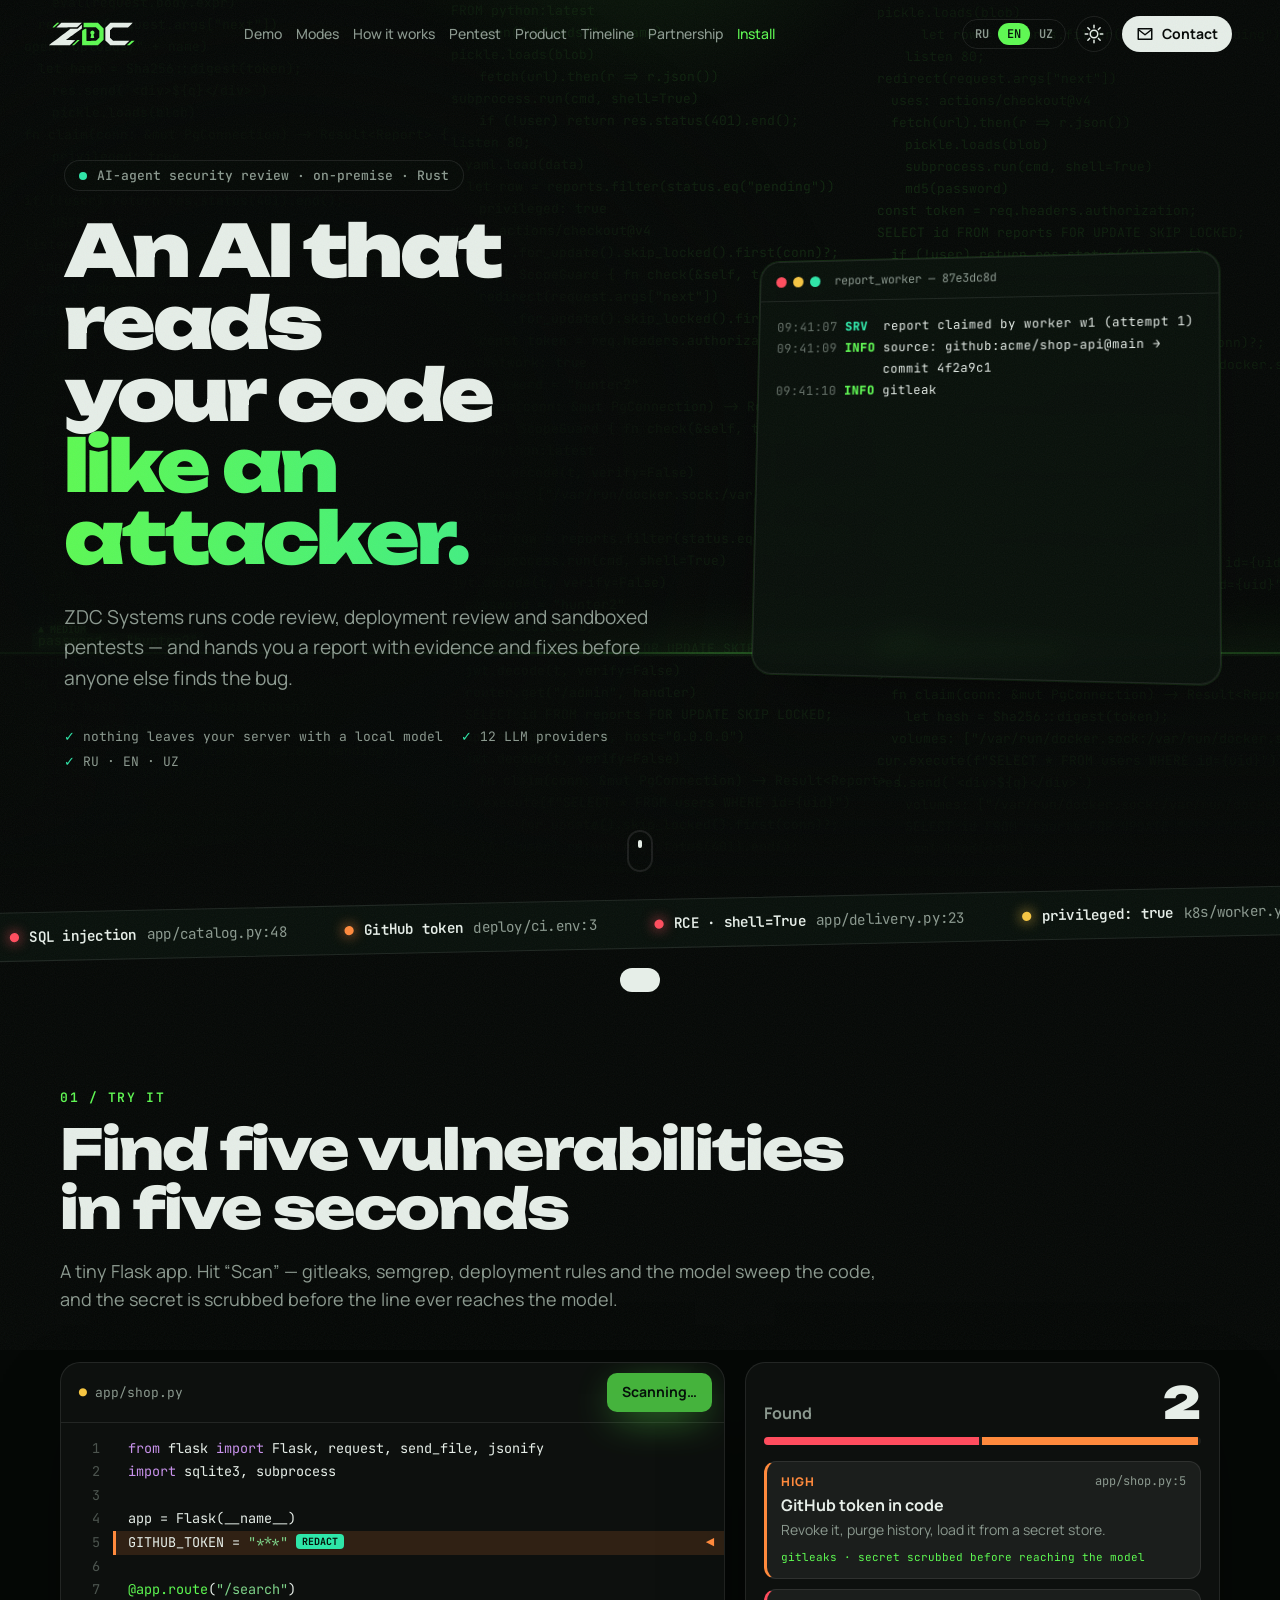
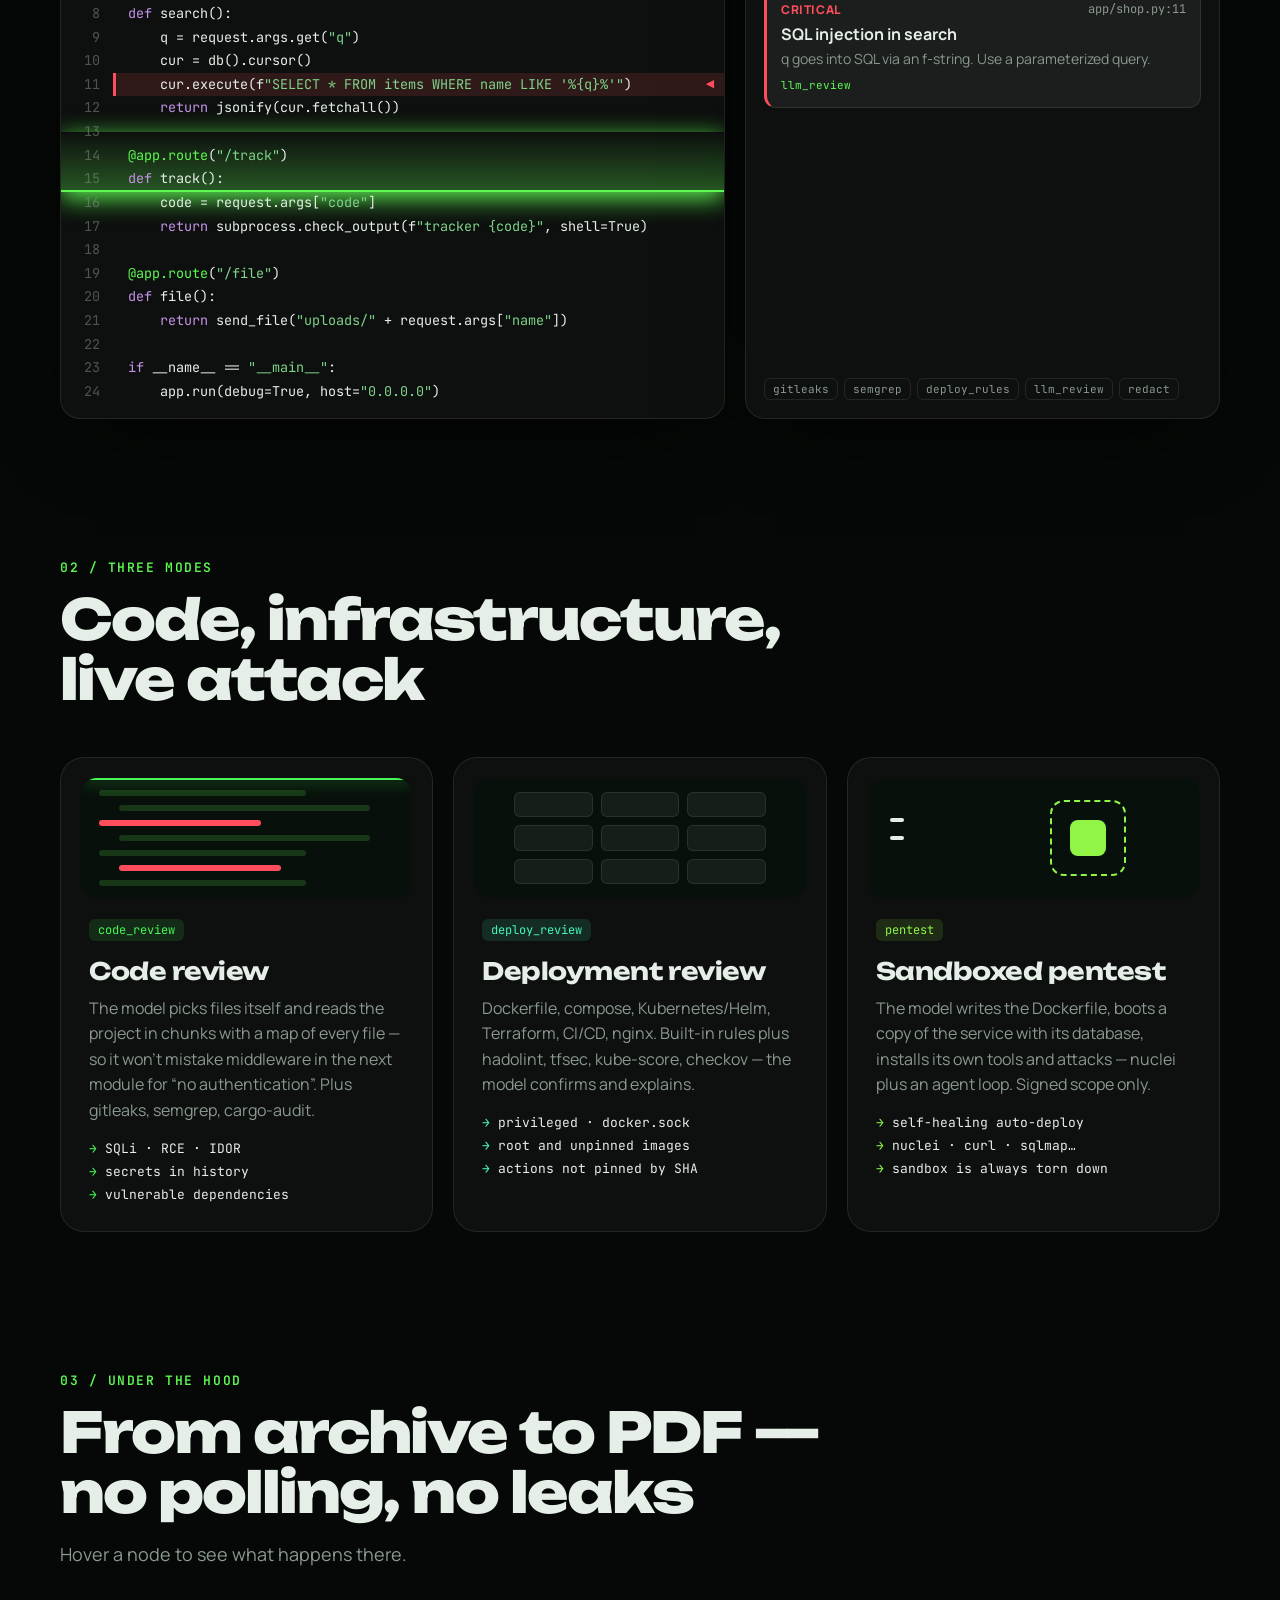
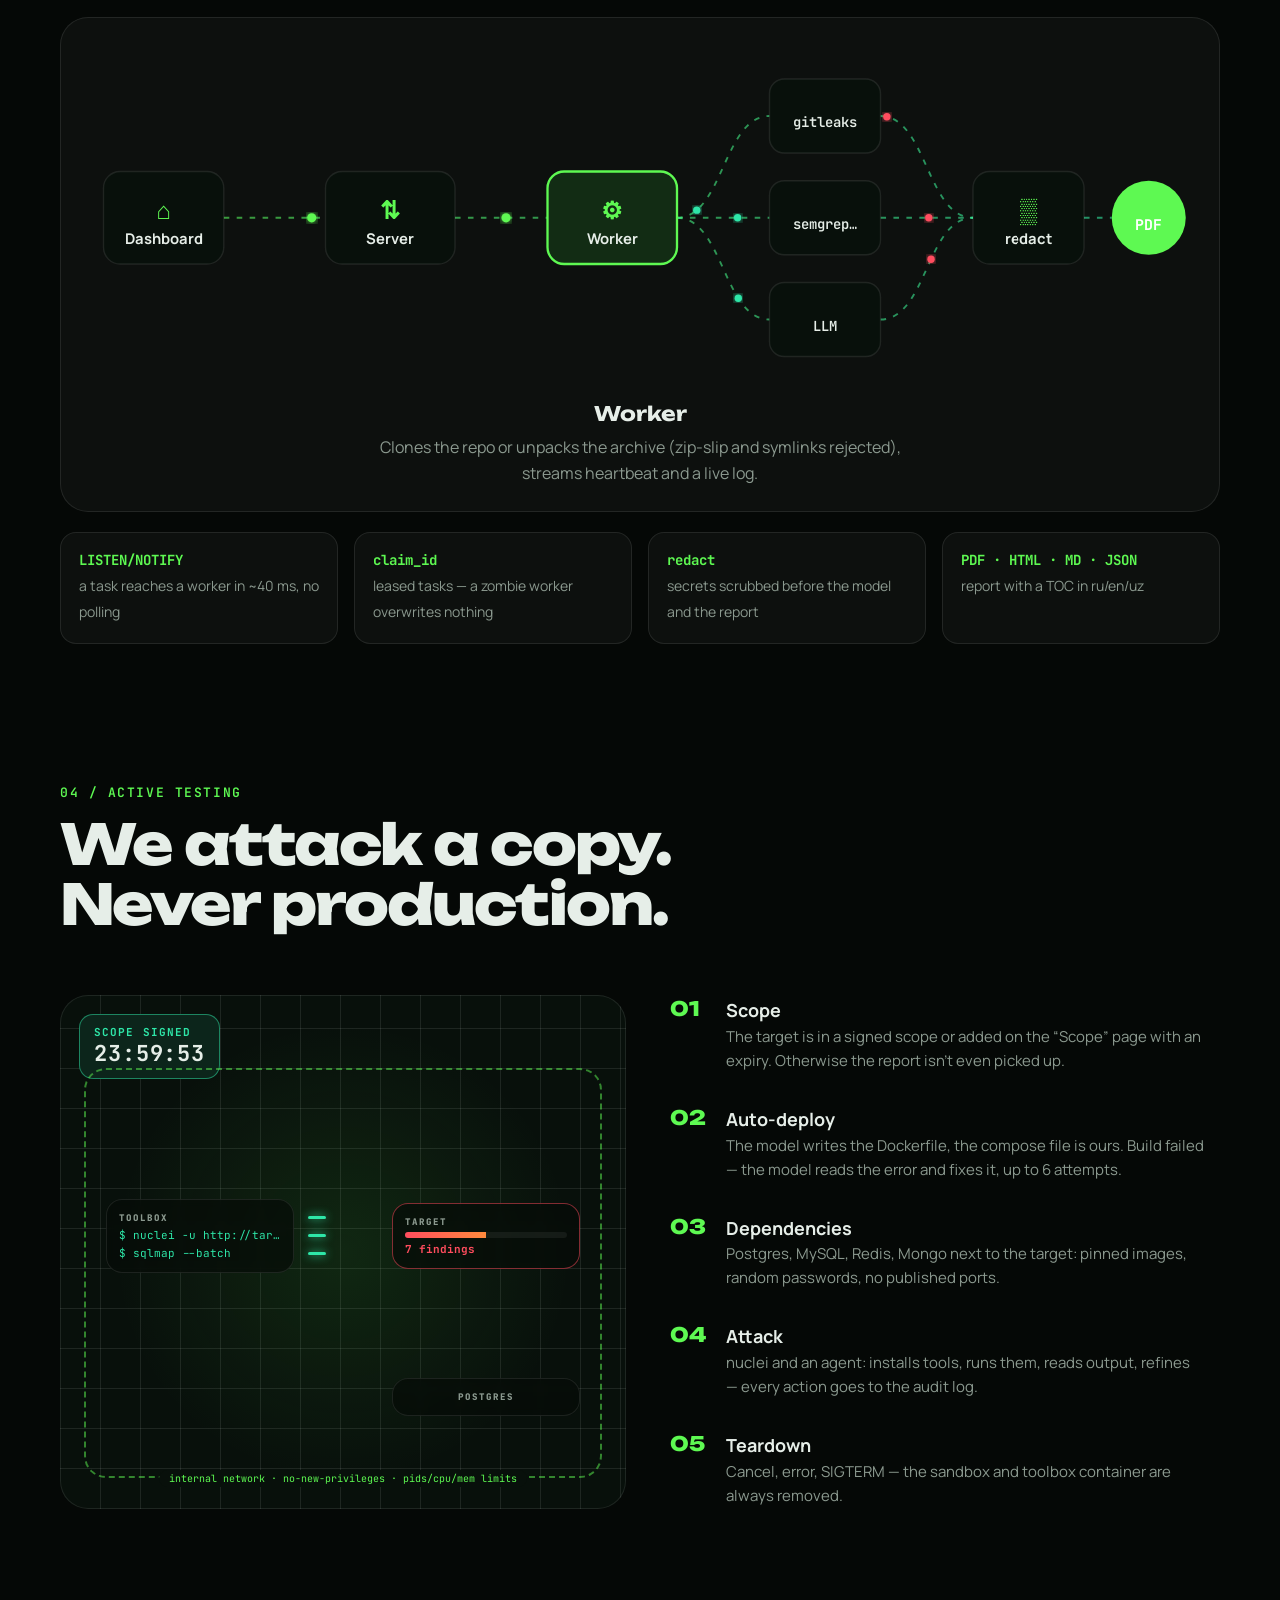
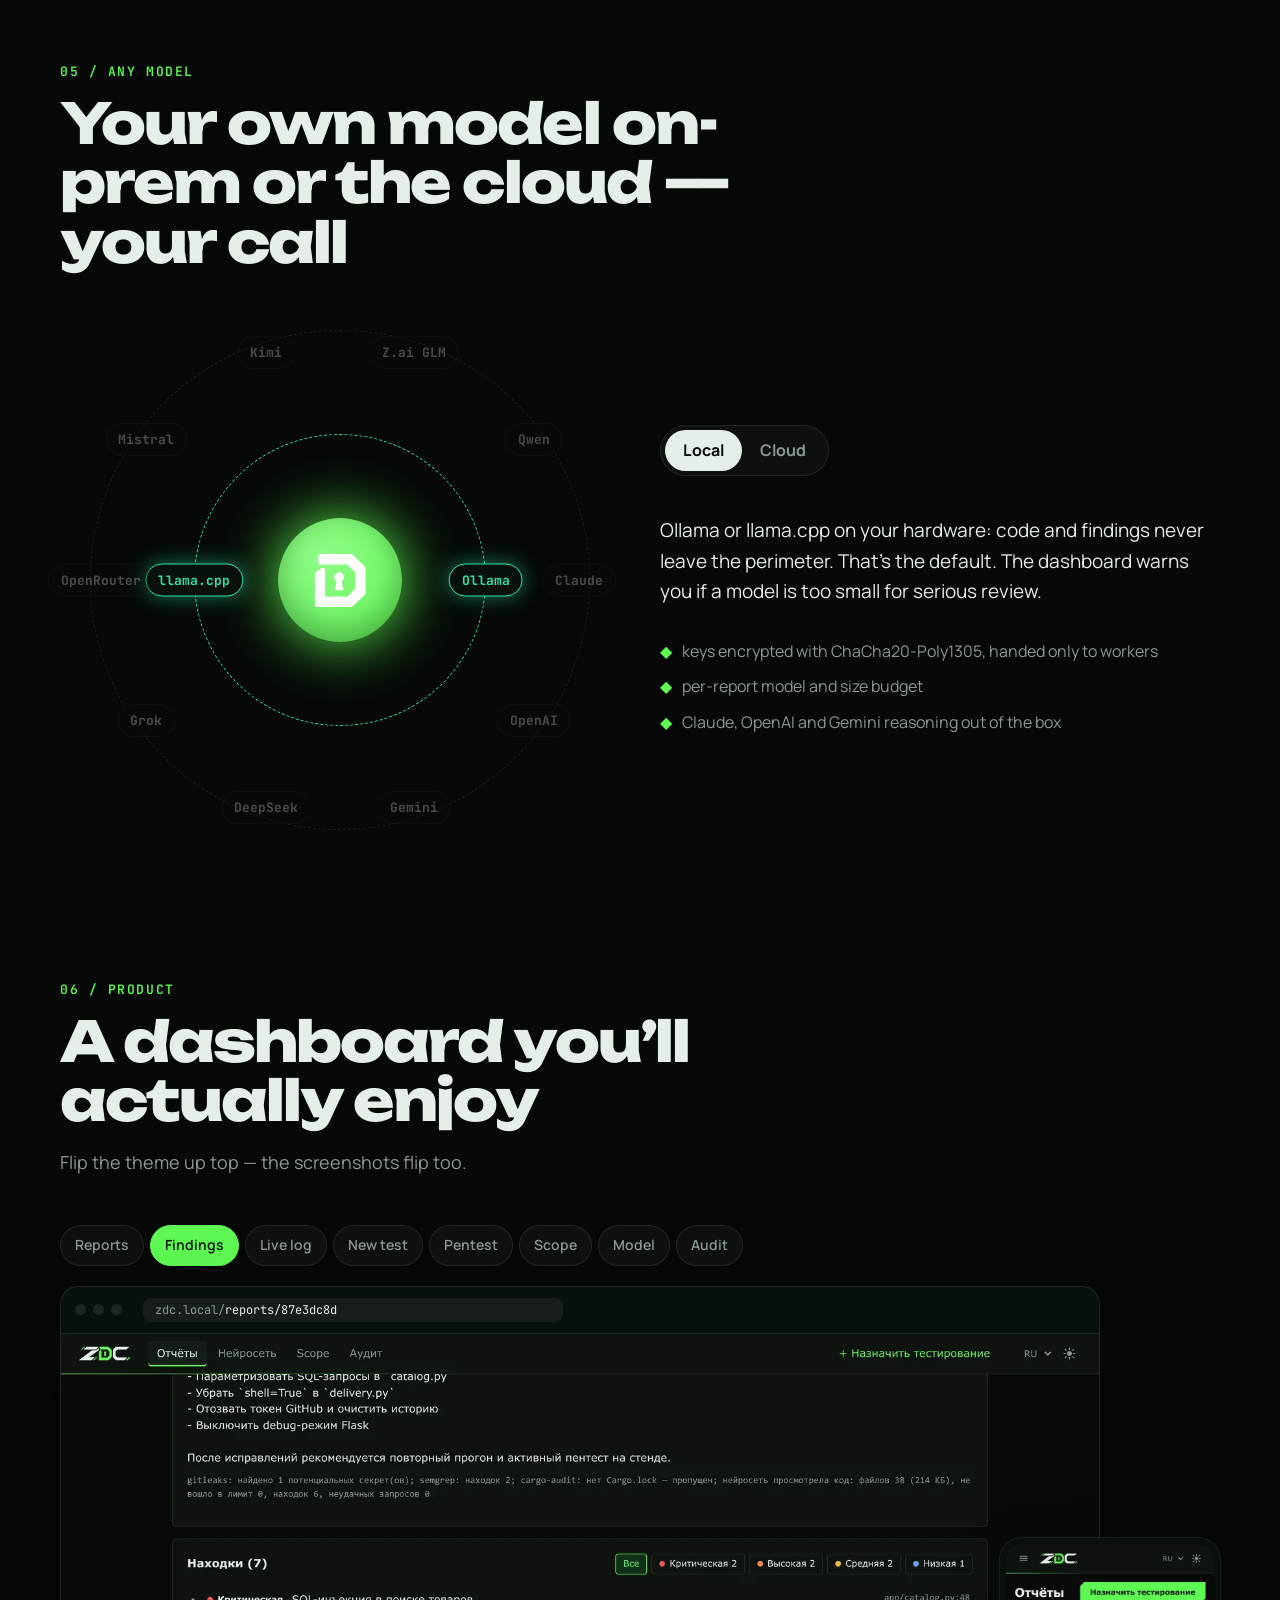
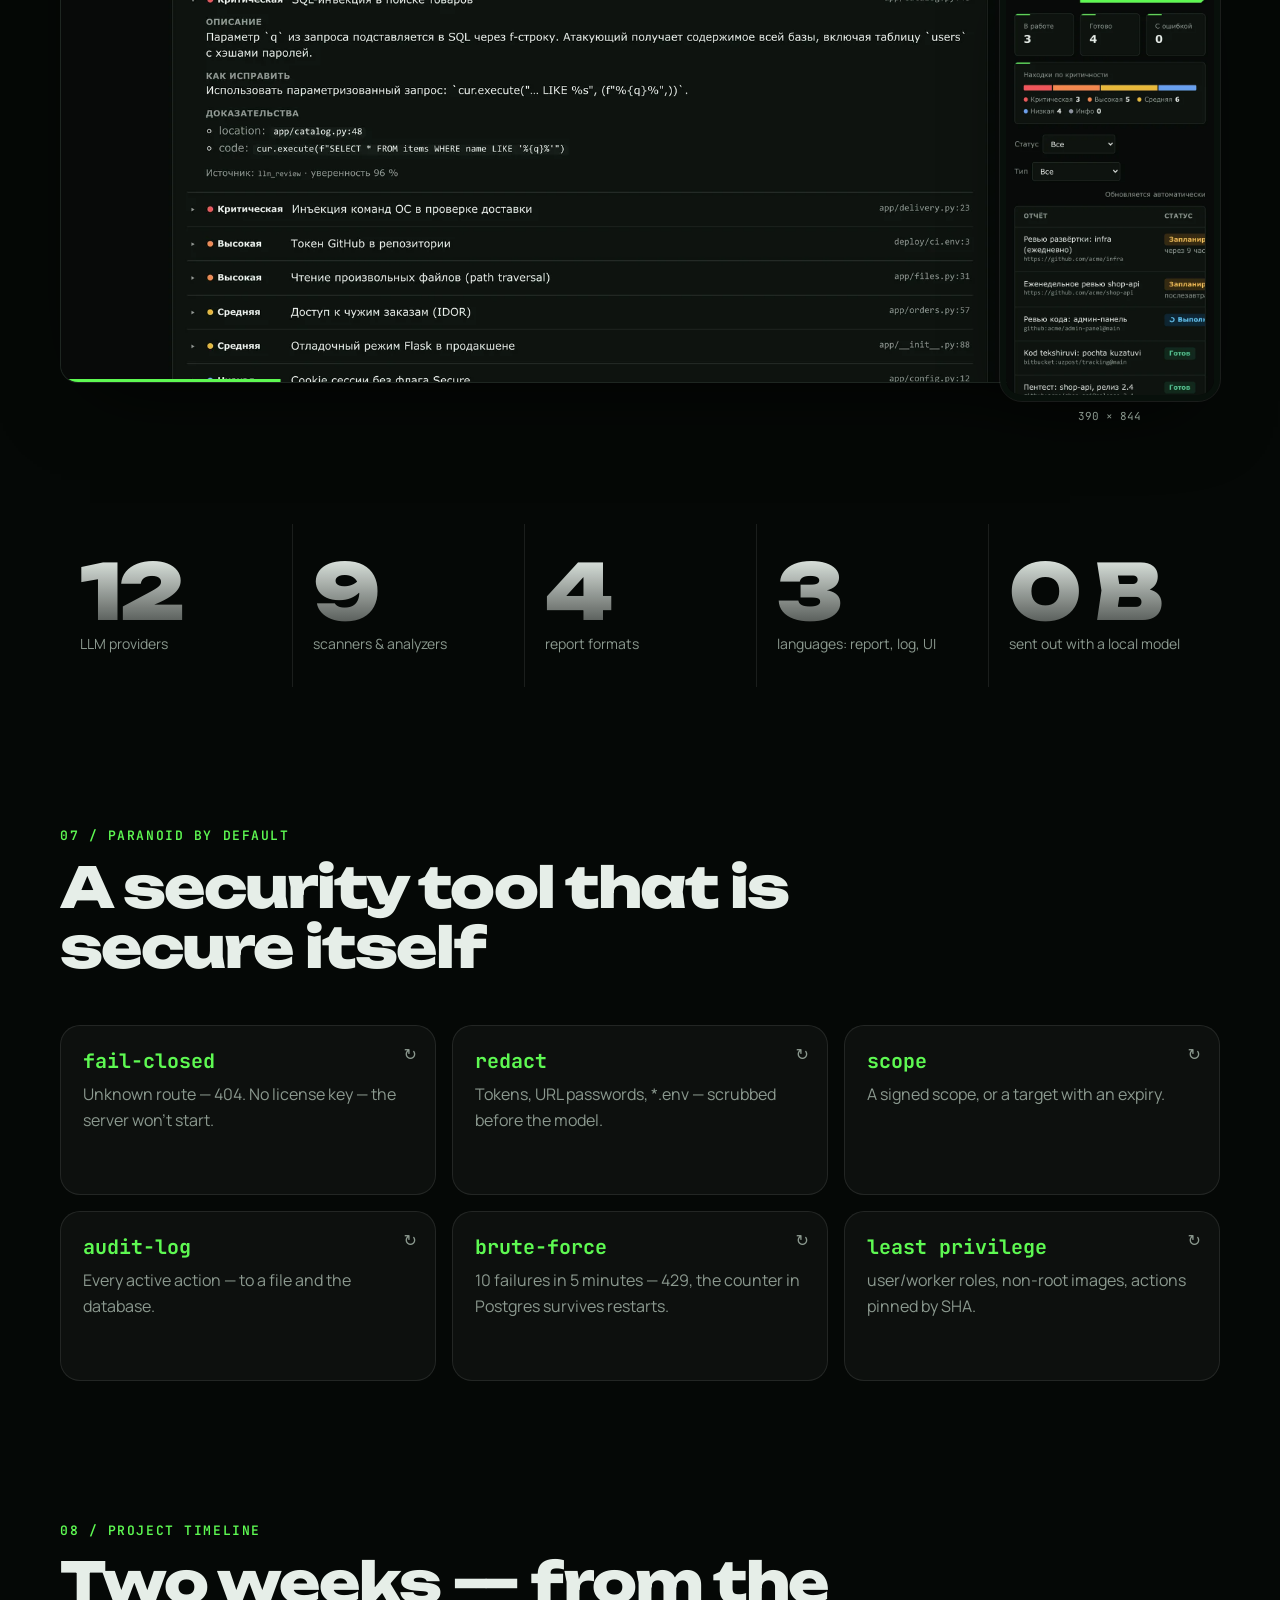
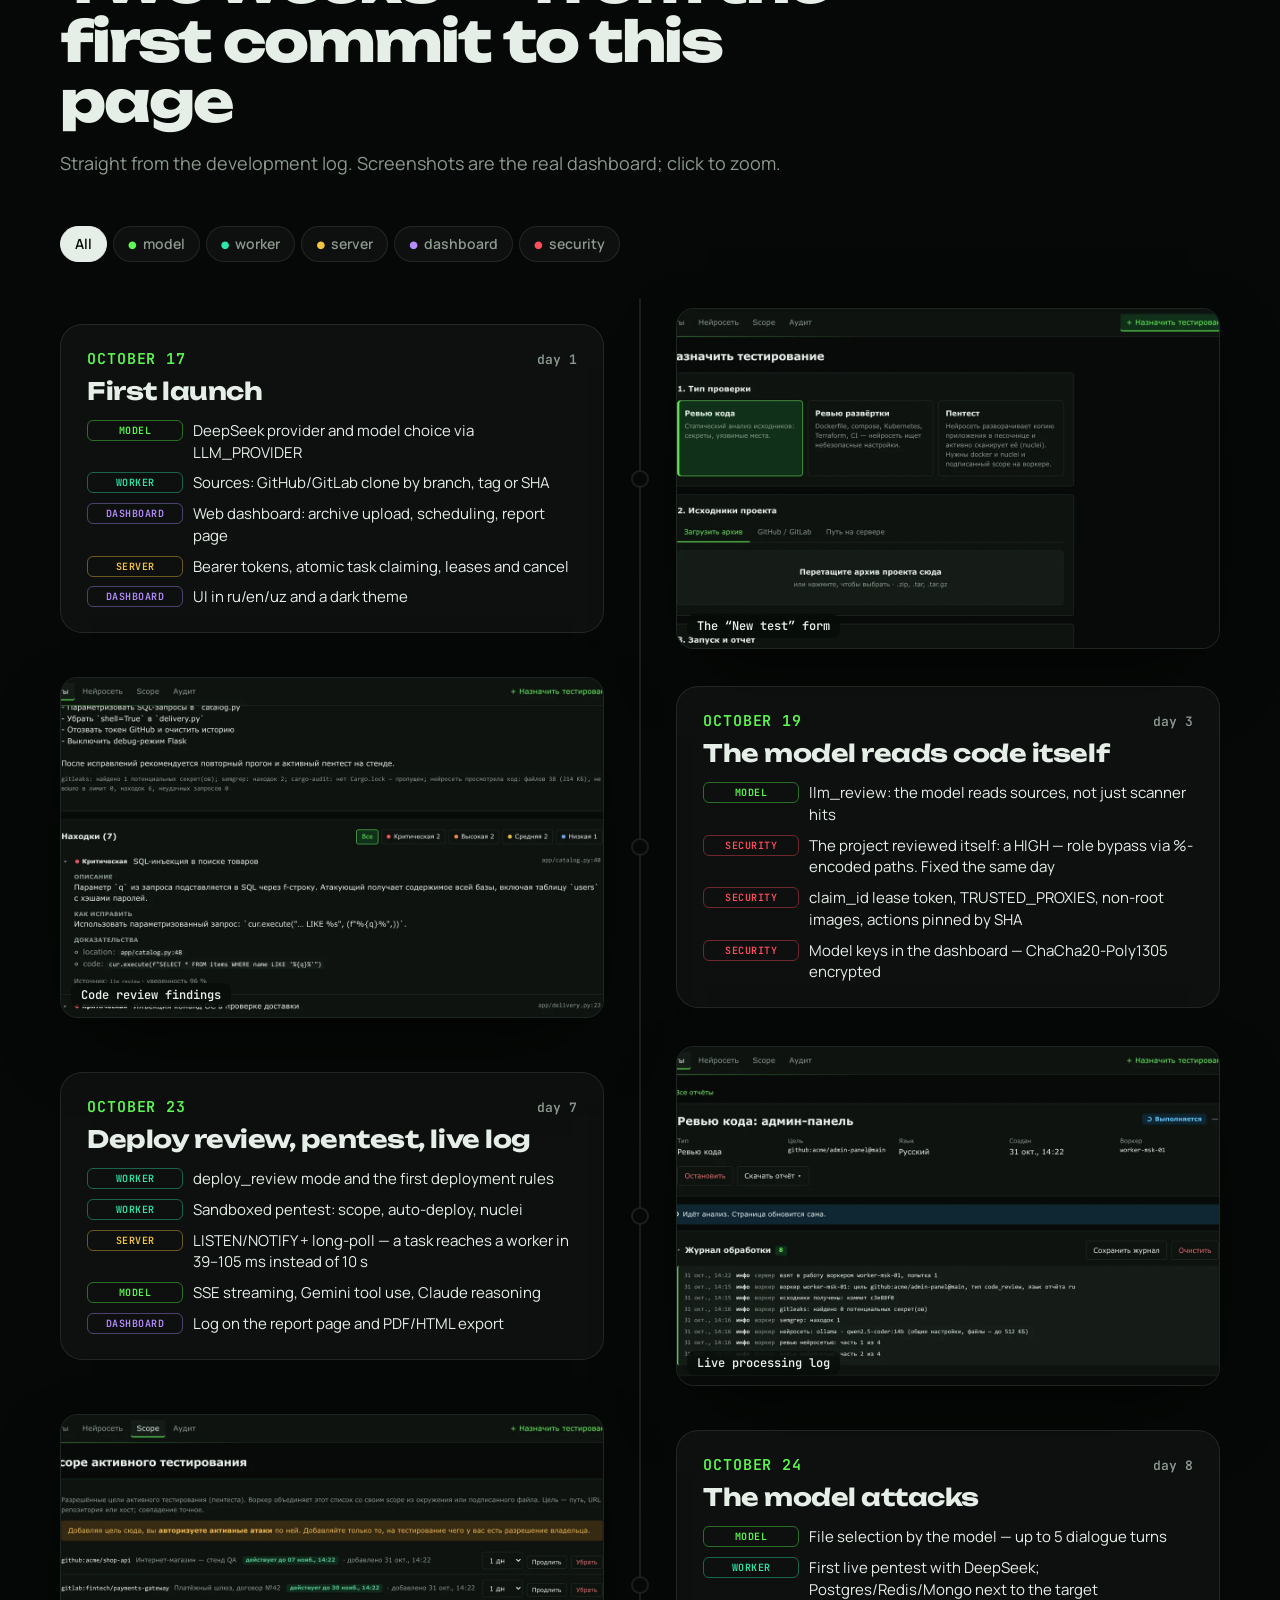
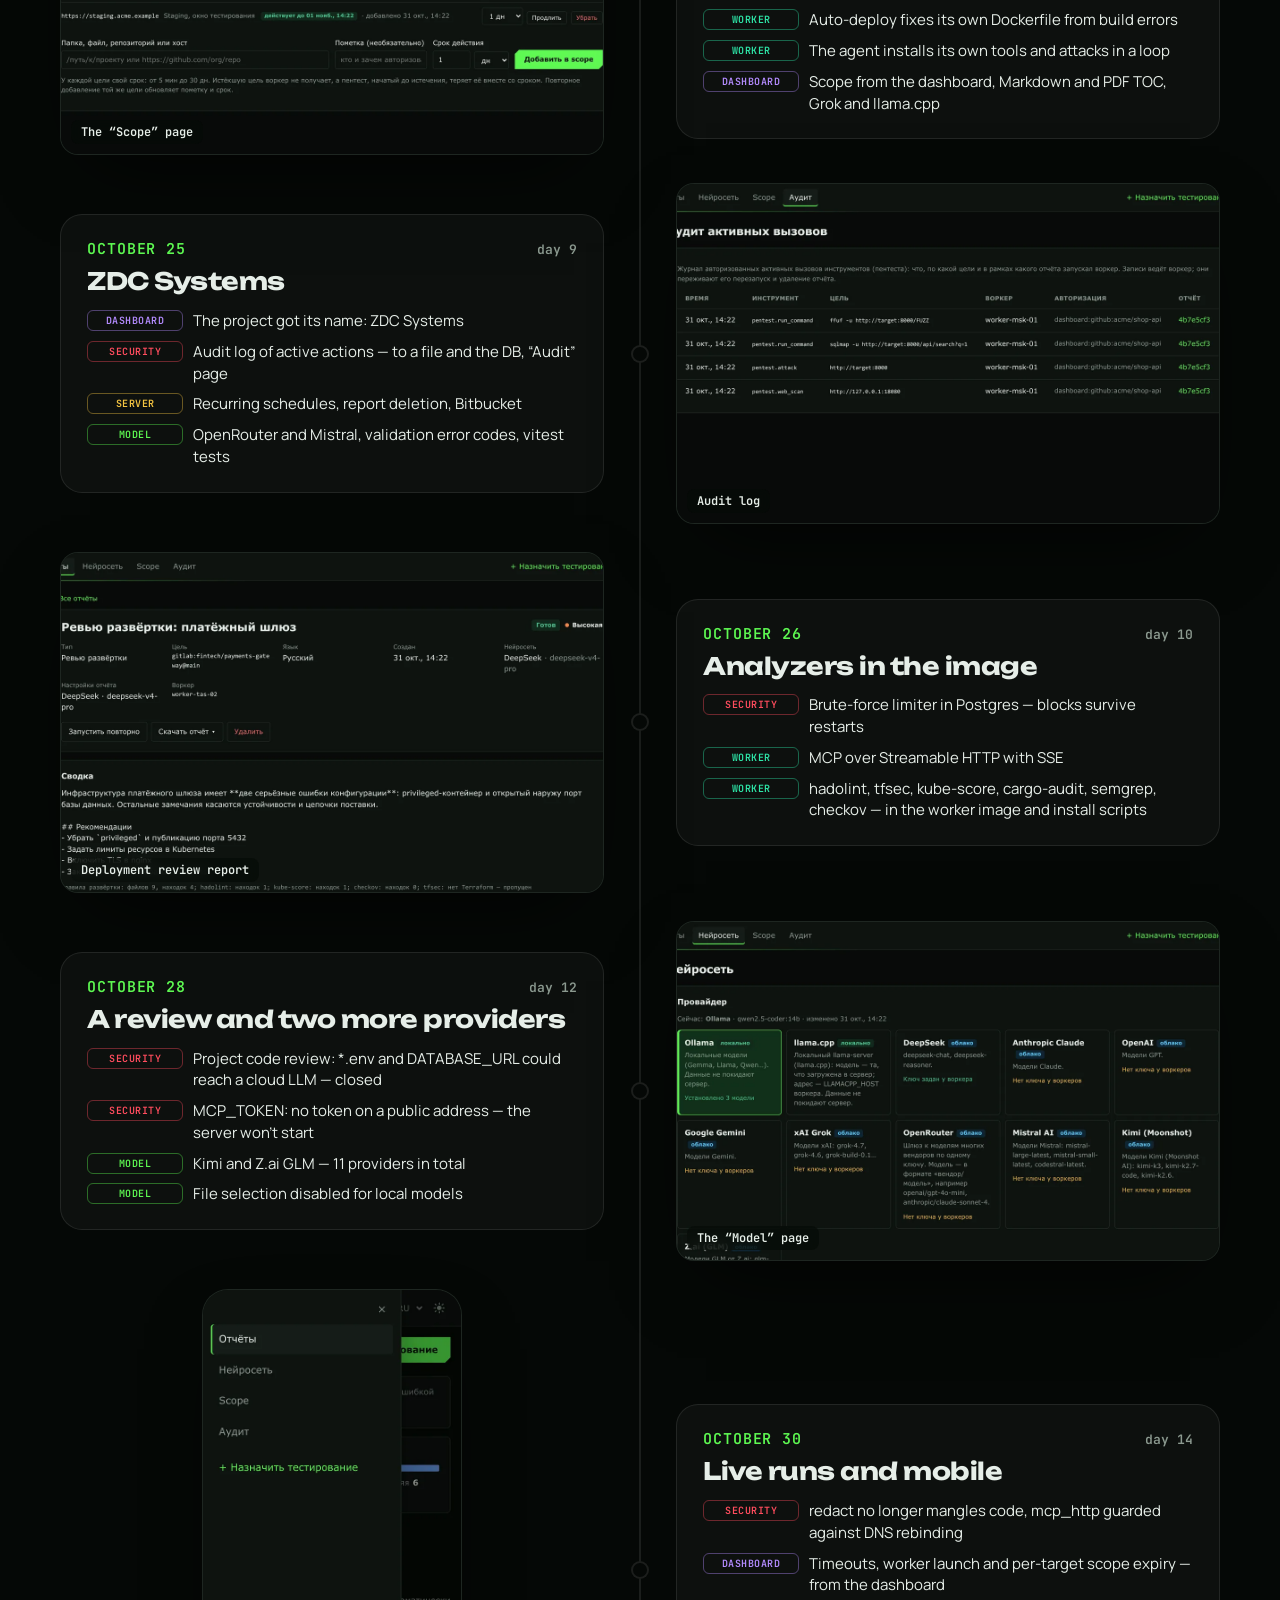
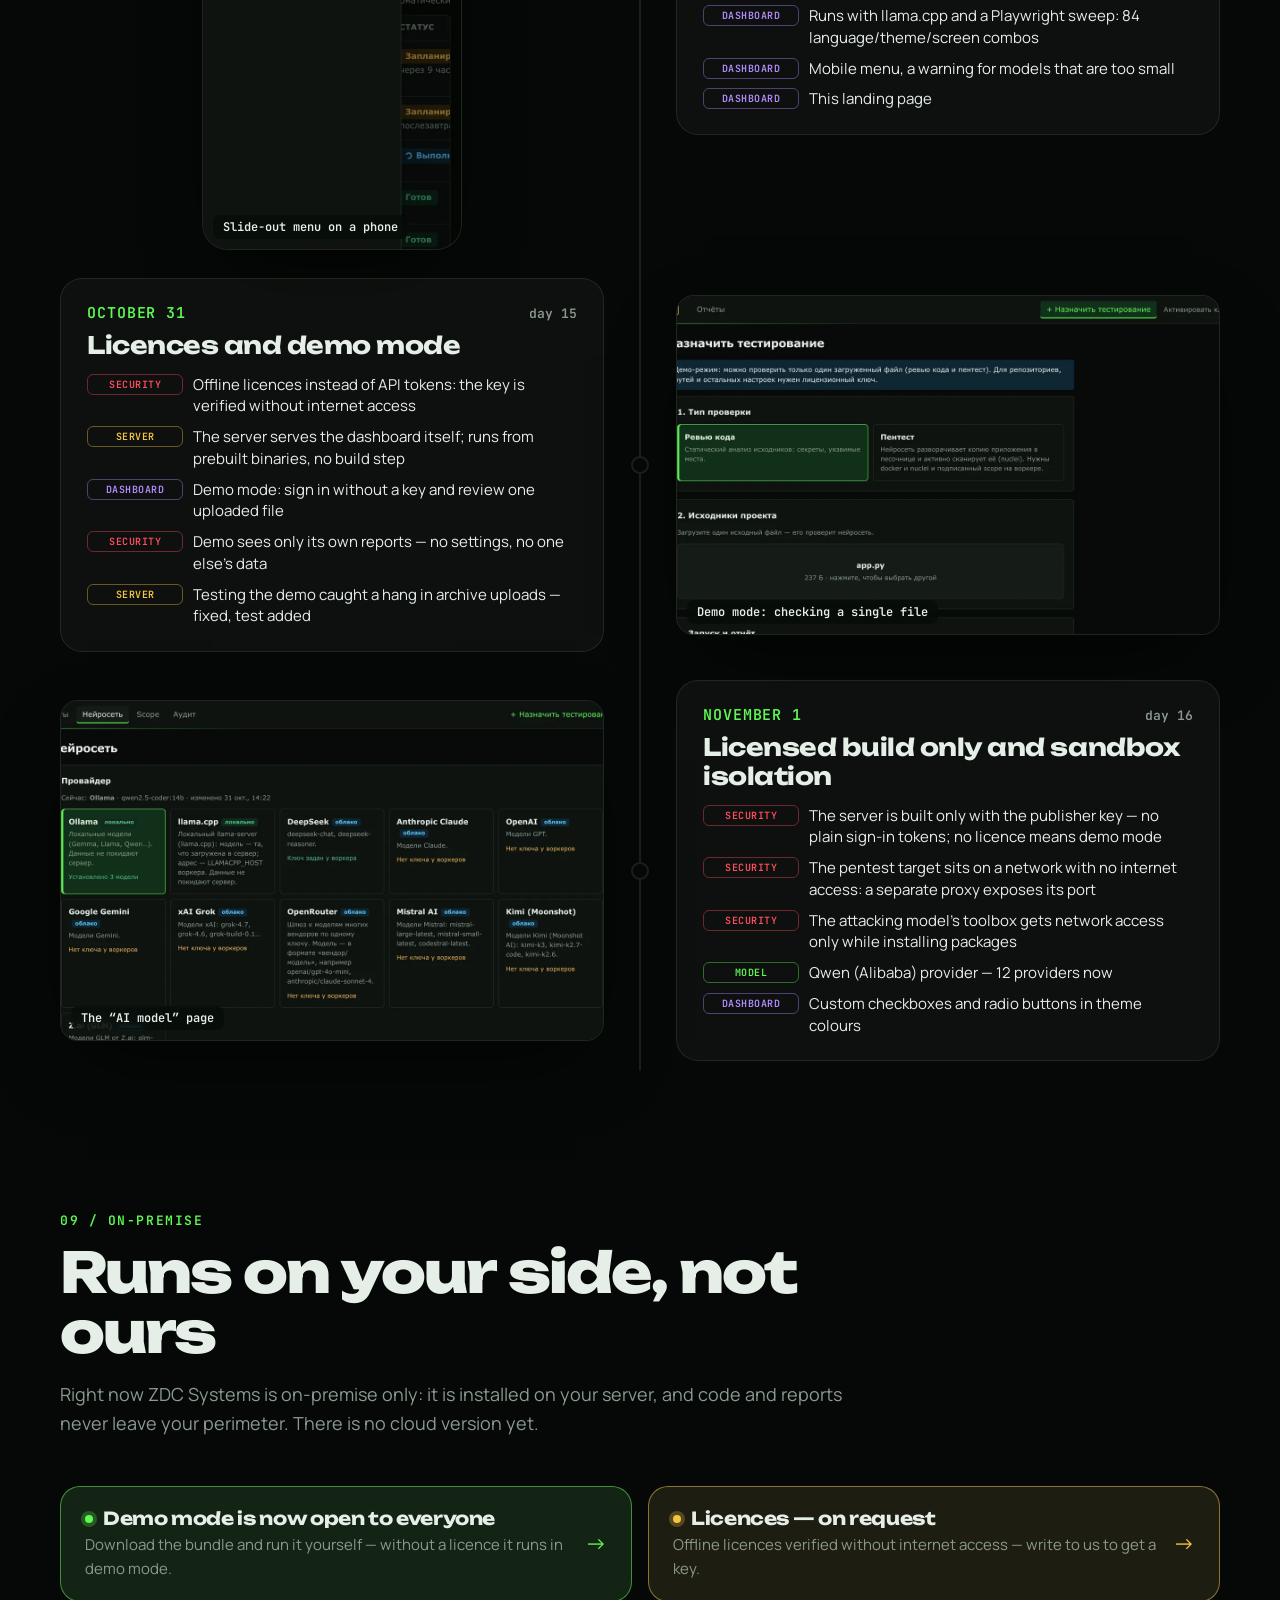
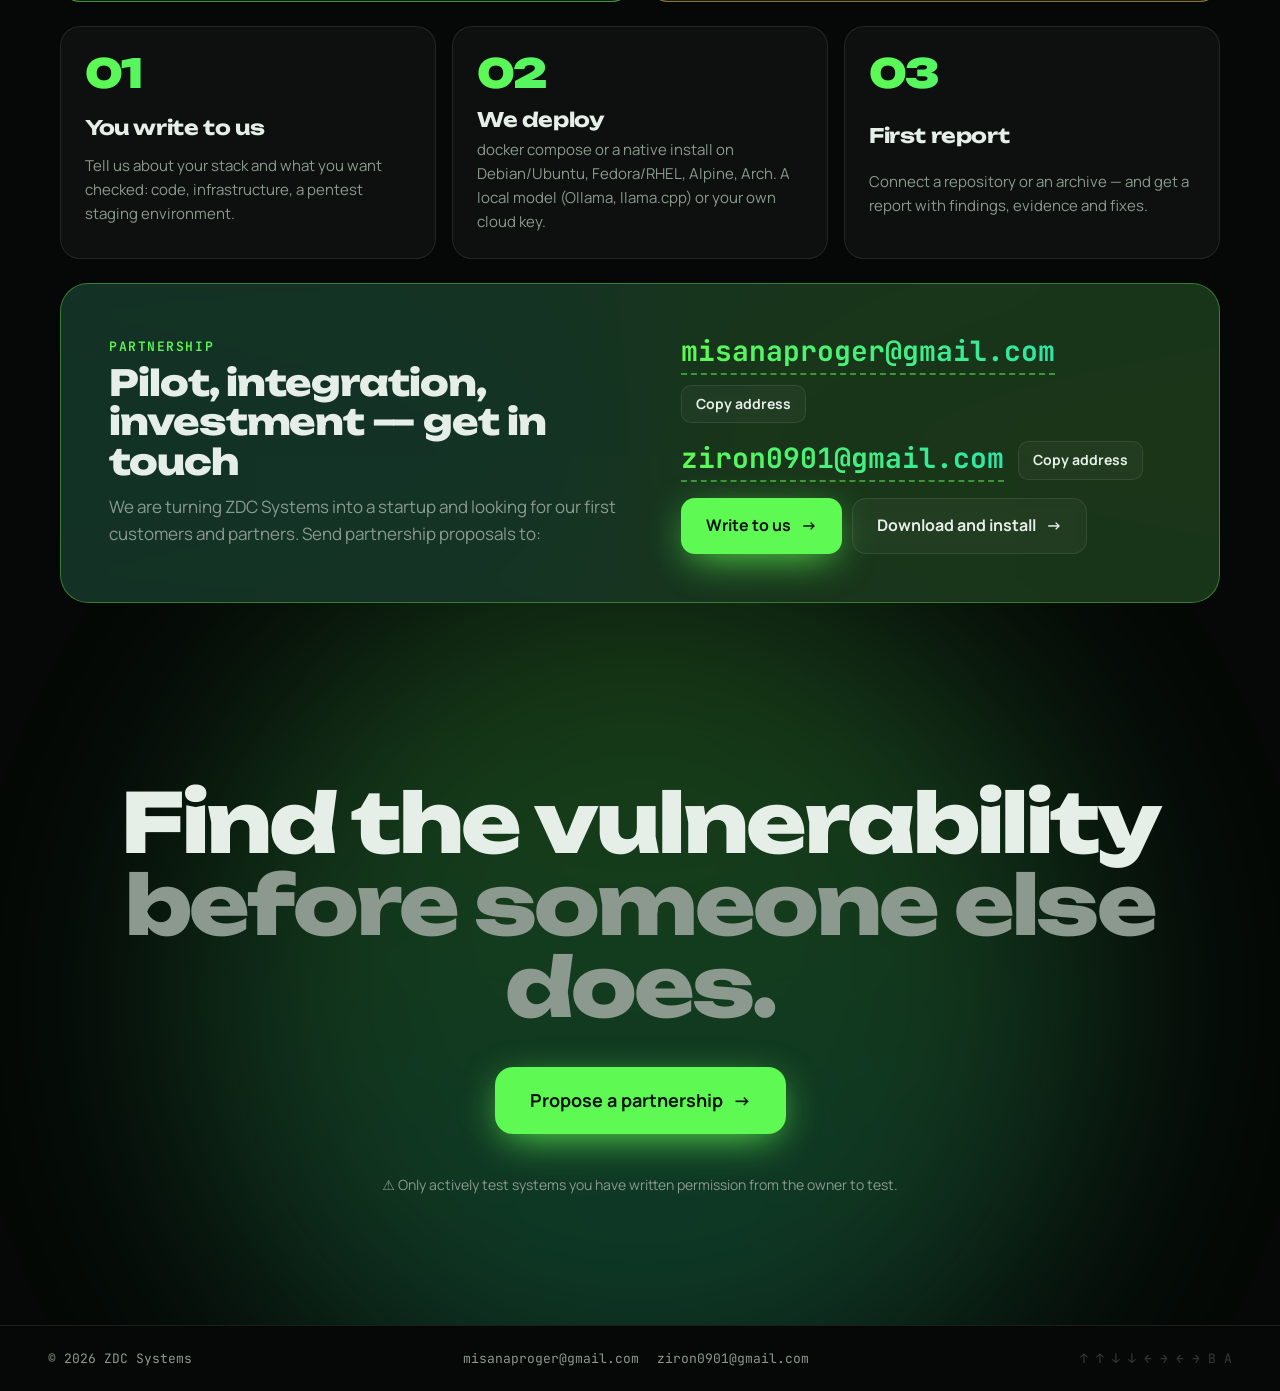
==== index.html @ ddc34847 "12 провайдеров (Qwen), лицензии по запросу, установка с файлом лицензии/демо, хроника 1 ноября Co-Au" ====
<!doctype html>
<html lang="ru" data-theme="dark">
<head>
  <meta charset="utf-8" />
  <meta name="viewport" content="width=device-width, initial-scale=1" />
  <title>ZDC Systems — нейросеть читает ваш код как атакующий</title>
  <meta name="description" content="ZDC Systems — платформа security-ревью веб-сервисов ИИ-агентами: ревью кода, ревью развёртки и пентест в песочнице. Локальные и облачные нейросети." />
  <meta name="theme-color" content="#050806" />
  <meta property="og:title" content="ZDC Systems" />
  <meta property="og:description" content="Security-ревью веб-сервисов ИИ-агентами: код, развёртка, пентест в песочнице." />
  <meta property="og:image" content="https://zdc-systems.github.io/assets/og.png" />
  <meta name="twitter:card" content="summary_large_image" />
  <meta property="og:type" content="website" />
  <link rel="icon" href="assets/favicon.svg" type="image/svg+xml" />
  <link rel="preconnect" href="https://fonts.googleapis.com" />
  <link rel="preconnect" href="https://fonts.gstatic.com" crossorigin />
  <link href="https://fonts.googleapis.com/css2?family=JetBrains+Mono:wght@400;600;800&family=Manrope:wght@400;500;700;800&family=Unbounded:wght@500;700;900&display=swap" rel="stylesheet" />
  <link rel="stylesheet" href="style.css" />
  <script>
    // Тема до первой отрисовки — без вспышки.
    try {
      const t = localStorage.getItem('zdc-landing-theme');
      if (t === 'light' || t === 'dark') document.documentElement.dataset.theme = t;
    } catch (_) {}
  </script>
</head>
<body>
  <div class="grain" aria-hidden="true"></div>
  <div class="spot" aria-hidden="true"></div>

  <!-- ============ Шапка ============ -->
  <header class="top">
    <a class="brand" href="#top" aria-label="ZDC Systems">
      <svg class="logo" viewBox="0 0 916 252" aria-hidden="true"><path class="logo-w" transform="translate(0.000000,252.000000) scale(0.100000,-0.100000)" d="M1163 2211 c-131 -120 -246 -228 -257 -239 l-18 -21 1068 1 c588 0 1077 3 1086 7 15 5 139 119 406 373 l104 98 -1076 0 -1076 0 -237 -219z M6282 2178 l-262 -252 0 -671 0 -671 263 -252 262 -252 756 3 756 2 242 235 243 235 -857 3 -857 2 -21 15 c-11 8 -83 76 -159 151 l-138 137 0 391 0 391 150 150 150 150 794 5 793 5 54 47 c30 26 142 133 249 238 l195 189 -1176 1 -1175 0 -262 -252z M3335 2019 c-115 -111 -220 -205 -233 -210 -13 -5 -188 -9 -389 -9 l-366 0 -216 -161 c-307 -229 -1267 -958 -1726 -1310 -49 -38 -143 -109 -208 -159 l-119 -90 1105 0 1105 0 46 38 c25 20 153 141 285 267 l239 230 -490 5 -490 5 323 232 c178 128 556 398 839 601 l515 368 3 197 c1 108 -1 197 -5 197 -5 -1 -102 -91 -218 -201z"/><path class="logo-g" transform="translate(0.000000,252.000000) scale(0.100000,-0.100000)" d="M917 2393 c-145 -128 -467 -428 -467 -435 0 -4 44 -8 98 -8 l98 0 256 239 256 239 -30 6 c-17 3 -59 6 -94 6 l-63 0 -54 -47z M3753 2433 l-13 -5 0 -229 0 -229 641 0 640 0 87 -82 c48 -46 131 -127 184 -181 l98 -98 0 -358 0 -358 -177 -176 -178 -177 -95 0 c-52 0 -271 -3 -486 -5 l-392 -5 -11 14 -11 13 -2 624 -3 624 -65 3 c-91 4 -94 3 -250 -113 l-140 -105 0 -760 0 -760 828 0 828 0 302 291 302 291 0 598 0 598 -296 289 c-162 158 -303 291 -312 295 -19 8 -1460 9 -1479 1z M4610 1611 c-172 -53 -227 -247 -104 -367 l42 -41 -45 -182 -46 -183 14 -9 c16 -11 374 -8 384 3 4 4 -13 89 -37 190 l-45 183 33 27 c18 16 42 47 53 71 l21 43 0 50 c-1 141 -142 254 -270 215z M2892 433 c-109 -104 -237 -224 -285 -268 l-87 -80 17 -7 c10 -3 57 -7 105 -7 l88 -1 127 117 c104 95 248 228 448 415 l19 18 -117 0 -118 0 -197 -187z M8531 324 c-138 -130 -251 -241 -251 -245 0 -5 65 -9 145 -9 l145 0 233 216 c127 119 245 230 262 245 l30 29 -157 0 -157 0 -250 -236z"/></svg>
    </a>
    <nav class="links">
      <a href="#scanner" data-i18n="nav.demo">Демо</a>
      <a href="#modes" data-i18n="nav.modes">Режимы</a>
      <a href="#pipeline" data-i18n="nav.how">Как работает</a>
      <a href="#sandbox" data-i18n="nav.pentest">Пентест</a>
      <a href="#product" data-i18n="nav.product">Продукт</a>
      <a href="#history" data-i18n="nav.history">Развитие</a>
      <a href="#start" data-i18n="nav.start">Сотрудничество</a>
      <a href="install.html" class="nav-new" data-i18n="nav.install">Установка</a>
    </nav>
    <div class="prefs">
      <div class="lang" role="group" aria-label="Language">
        <button data-lang="ru">RU</button><button data-lang="en">EN</button><button data-lang="uz">UZ</button>
      </div>
      <button class="theme-btn" aria-label="Theme" title="Theme">
        <svg viewBox="0 0 24 24" aria-hidden="true"><circle class="sun" cx="12" cy="12" r="4.5"/><path class="rays" d="M12 1.5v3M12 19.5v3M1.5 12h3M19.5 12h3M4.6 4.6l2.1 2.1M17.3 17.3l2.1 2.1M4.6 19.4l2.1-2.1M17.3 6.7l2.1-2.1"/></svg>
      </button>
      <a class="gh" href="mailto:misanaproger@gmail.com,ziron0901@gmail.com?subject=ZDC%20Systems">
        <svg viewBox="0 0 24 24" aria-hidden="true"><path d="M3 5h18v14H3z" fill="none" stroke="currentColor" stroke-width="2" stroke-linejoin="round"/><path d="m3 6 9 7 9-7" fill="none" stroke="currentColor" stroke-width="2" stroke-linejoin="round"/></svg>
        <span data-i18n="nav.contact">Связаться</span>
      </a>
    </div>
  </header>

  <main id="top">
    <!-- ============ Hero ============ -->
    <section class="hero">
      <canvas id="codefield" aria-hidden="true"></canvas>
      <div class="hero-inner">
        <div class="hero-copy">
          <p class="eyebrow"><span class="pulse"></span><span data-i18n="hero.eyebrow">security-ревью ИИ-агентами · локальная версия · Rust</span></p>
          <h1>
            <span class="line" data-scramble data-i18n="hero.t1">Нейросеть читает</span>
            <span class="line" data-scramble data-i18n="hero.t2">ваш код</span>
            <span class="line accent" data-scramble data-i18n="hero.t3">как атакующий.</span>
          </h1>
          <p class="lead" data-i18n="hero.lead">ZDC Systems проводит ревью кода, ревью развёртки и пентест в изолированной песочнице — и выдаёт отчёт с доказательствами и исправлениями раньше, чем уязвимость найдёт кто-то другой.</p>
          <ul class="chips">
            <li data-i18n="hero.c1">данные не покидают сервер с локальной моделью</li>
            <li data-i18n="hero.c2">12 провайдеров LLM</li>
            <li>RU · EN · UZ</li>
          </ul>
        </div>

        <div class="term" aria-label="report_worker">
          <div class="term-bar"><i></i><i></i><i></i><span>report_worker — 87e3dc8d</span></div>
          <pre id="term"></pre>
        </div>
      </div>
      <a class="scroll-hint" href="#ticker" aria-label="scroll"><span></span></a>
    </section>

    <!-- ============ Бегущая строка находок ============ -->
    <div class="ticker" id="ticker" aria-hidden="true">
      <div class="track" id="ticker-track"></div>
    </div>

    <!-- ============ Интерактивный сканер ============ -->
    <section class="section" id="scanner">
      <div class="head">
        <p class="kicker">01 / <span data-i18n="scan.kicker">попробуйте</span></p>
        <h2 data-i18n="scan.title">Найдите пять уязвимостей за пять секунд</h2>
        <p class="sub" data-i18n="scan.sub">Небольшое Flask-приложение. Нажмите «Сканировать» — gitleaks, semgrep, правила развёртки и нейросеть пройдут по коду, а секрет будет вычищен до того, как строка уйдёт модели.</p>
      </div>

      <div class="lab">
        <div class="editor">
          <div class="ed-bar">
            <span class="file">app/shop.py</span>
            <button class="btn primary small" id="scan-btn"><span data-i18n="scan.run">Сканировать</span></button>
          </div>
          <div class="ed-body">
            <div class="beam" id="beam"></div>
            <ol id="code"></ol>
          </div>
        </div>

        <aside class="findings">
          <div class="meter">
            <div class="meter-top"><span data-i18n="scan.found">Найдено</span><b id="found-count">0</b></div>
            <div class="bar"><i class="c"></i><i class="h"></i><i class="m"></i></div>
          </div>
          <ul id="finding-list" aria-live="polite">
            <li class="placeholder" data-i18n="scan.idle">Пока тихо. Подозрительно тихо…</li>
          </ul>
          <div class="sources">
            <span>gitleaks</span><span>semgrep</span><span>deploy_rules</span><span>llm_review</span><span>redact</span>
          </div>
        </aside>
      </div>
    </section>

    <!-- ============ Три режима ============ -->
    <section class="section" id="modes">
      <div class="head">
        <p class="kicker">02 / <span data-i18n="modes.kicker">три режима</span></p>
        <h2 data-i18n="modes.title">Код, инфраструктура, живая атака</h2>
      </div>
      <div class="cards">
        <article class="card tilt" style="--hue: 125">
          <div class="card-art art-code" aria-hidden="true">
            <span></span><span></span><span class="bad"></span><span></span><span></span><span class="bad"></span><span></span>
          </div>
          <code class="tag">code_review</code>
          <h3 data-i18n="modes.code.t">Ревью кода</h3>
          <p data-i18n="modes.code.p">Нейросеть сама выбирает файлы, читает проект частями с картой всех файлов — и не путает «нет аутентификации» с middleware в соседнем модуле. Плюс gitleaks, semgrep, cargo-audit.</p>
          <ul><li>SQLi · RCE · IDOR</li><li data-i18n="modes.code.l2">секреты в истории</li><li data-i18n="modes.code.l3">уязвимые зависимости</li></ul>
        </article>
        <article class="card tilt" style="--hue: 160">
          <div class="card-art art-deploy" aria-hidden="true">
            <i></i><i></i><i></i><i></i><i></i><i></i><i></i><i></i><i></i>
          </div>
          <code class="tag">deploy_review</code>
          <h3 data-i18n="modes.deploy.t">Ревью развёртки</h3>
          <p data-i18n="modes.deploy.p">Dockerfile, compose, Kubernetes/Helm, Terraform, CI/CD, nginx. Свои правила и hadolint, tfsec, kube-score, checkov — нейросеть подтверждает и объясняет.</p>
          <ul><li>privileged · docker.sock</li><li data-i18n="modes.deploy.l2">root и образы без версии</li><li data-i18n="modes.deploy.l3">actions без SHA</li></ul>
        </article>
        <article class="card tilt" style="--hue: 95">
          <div class="card-art art-pentest" aria-hidden="true">
            <div class="cage"><div class="target"></div></div><div class="shot"></div><div class="shot s2"></div>
          </div>
          <code class="tag">pentest</code>
          <h3 data-i18n="modes.pentest.t">Пентест в песочнице</h3>
          <p data-i18n="modes.pentest.p">Нейросеть сама пишет Dockerfile, поднимает копию сервиса с базой рядом, ставит себе инструменты и атакует — nuclei плюс агентный цикл. Только по подписанному scope.</p>
          <ul><li data-i18n="modes.pentest.l1">авторазвёртка с самоисправлением</li><li>nuclei · curl · sqlmap…</li><li data-i18n="modes.pentest.l3">песочница сносится всегда</li></ul>
        </article>
      </div>
    </section>

    <!-- ============ Конвейер ============ -->
    <section class="section" id="pipeline">
      <div class="head">
        <p class="kicker">03 / <span data-i18n="pipe.kicker">под капотом</span></p>
        <h2 data-i18n="pipe.title">От архива до PDF — без опроса и без утечек</h2>
        <p class="sub" data-i18n="pipe.sub">Наведите на узел, чтобы увидеть, что там происходит.</p>
      </div>
      <div class="pipe-wrap">
        <svg class="pipe" viewBox="0 0 1200 380" role="img" aria-label="pipeline">
          <defs>
            <linearGradient id="g-wire" gradientUnits="userSpaceOnUse" x1="0" y1="0" x2="1200" y2="0"><stop offset="0" stop-color="var(--c1)"/><stop offset="1" stop-color="var(--c2)"/></linearGradient>
            <filter id="glow"><feGaussianBlur stdDeviation="4" result="b"/><feMerge><feMergeNode in="b"/><feMergeNode in="SourceGraphic"/></feMerge></filter>
          </defs>
          <g class="wires">
            <path id="w1" d="M150 190 H260"/>
            <path id="w2" d="M400 190 H500"/>
            <path id="w3a" d="M640 190 C690 190 690 80 740 80"/>
            <path id="w3b" d="M640 190 H740"/>
            <path id="w3c" d="M640 190 C690 190 690 300 740 300"/>
            <path id="w4a" d="M860 80 C910 80 910 190 960 190"/>
            <path id="w4b" d="M860 190 H960"/>
            <path id="w4c" d="M860 300 C910 300 910 190 960 190"/>
            <path id="w5" d="M1080 190 H1110"/>
          </g>
          <g class="packets">
            <circle r="5"><animateMotion dur="1.6s" repeatCount="indefinite"><mpath href="#w1"/></animateMotion></circle>
            <circle r="5"><animateMotion dur="1.6s" begin=".5s" repeatCount="indefinite"><mpath href="#w2"/></animateMotion></circle>
            <circle r="4" class="p-c"><animateMotion dur="1.9s" begin=".2s" repeatCount="indefinite"><mpath href="#w3a"/></animateMotion></circle>
            <circle r="4" class="p-c"><animateMotion dur="1.5s" begin=".7s" repeatCount="indefinite"><mpath href="#w3b"/></animateMotion></circle>
            <circle r="4" class="p-c"><animateMotion dur="1.9s" begin="1s" repeatCount="indefinite"><mpath href="#w3c"/></animateMotion></circle>
            <circle r="4" class="p-r"><animateMotion dur="1.9s" begin=".4s" repeatCount="indefinite"><mpath href="#w4a"/></animateMotion></circle>
            <circle r="4" class="p-r"><animateMotion dur="1.5s" begin=".9s" repeatCount="indefinite"><mpath href="#w4b"/></animateMotion></circle>
            <circle r="4" class="p-r"><animateMotion dur="1.9s" begin="1.3s" repeatCount="indefinite"><mpath href="#w4c"/></animateMotion></circle>
          </g>
          <g class="nodes">
            <g class="node" data-node="dash" transform="translate(20 140)"><rect width="130" height="100" rx="18"/><text x="65" y="44" class="ic">⌂</text><text x="65" y="74" data-i18n="pipe.n.dash">Дашборд</text></g>
            <g class="node" data-node="srv" transform="translate(260 140)"><rect width="140" height="100" rx="18"/><text x="70" y="44" class="ic">⇅</text><text x="70" y="74" data-i18n="pipe.n.srv">Сервер</text></g>
            <g class="node" data-node="wrk" transform="translate(500 140)"><rect width="140" height="100" rx="18"/><text x="70" y="44" class="ic">⚙</text><text x="70" y="74" data-i18n="pipe.n.wrk">Воркер</text></g>
            <g class="node small" data-node="scan" transform="translate(740 40)"><rect width="120" height="80" rx="16"/><text x="60" y="48">gitleaks</text></g>
            <g class="node small" data-node="scan" transform="translate(740 150)"><rect width="120" height="80" rx="16"/><text x="60" y="48">semgrep…</text></g>
            <g class="node small" data-node="llm" transform="translate(740 260)"><rect width="120" height="80" rx="16"/><text x="60" y="48">LLM</text></g>
            <g class="node" data-node="redact" transform="translate(960 140)"><rect width="120" height="100" rx="18"/><text x="60" y="44" class="ic">▒</text><text x="60" y="74">redact</text></g>
            <g class="node end" data-node="report" transform="translate(1110 150)"><rect width="80" height="80" rx="40"/><text x="40" y="49">PDF</text></g>
          </g>
        </svg>
        <div class="pipe-info" id="pipe-info">
          <b data-i18n="pipe.d.dash.t">Дашборд</b>
          <p data-i18n="pipe.d.dash.p">Архив, ссылка на GitHub/GitLab/Bitbucket или путь. Сразу, по расписанию или раз в неделю.</p>
        </div>
      </div>
      <div class="facts">
        <div><b>LISTEN/NOTIFY</b><span data-i18n="pipe.f1">задача уходит воркеру за ~40 мс, без опроса</span></div>
        <div><b>claim_id</b><span data-i18n="pipe.f2">аренда задачи — зомби-воркер ничего не перезапишет</span></div>
        <div><b>redact</b><span data-i18n="pipe.f3">секреты вычищаются до модели и до отчёта</span></div>
        <div><b>PDF · HTML · MD · JSON</b><span data-i18n="pipe.f4">отчёт с оглавлением на ru/en/uz</span></div>
      </div>
    </section>

    <!-- ============ Песочница ============ -->
    <section class="section" id="sandbox">
      <div class="head">
        <p class="kicker">04 / <span data-i18n="sb.kicker">активное тестирование</span></p>
        <h2 data-i18n="sb.title">Атакуем копию. Никогда — прод.</h2>
      </div>
      <div class="sandbox">
        <div class="stage" aria-hidden="true">
          <div class="seal"><span data-i18n="sb.seal">SCOPE подписан</span><b id="scope-timer">23:59:59</b></div>
          <div class="net">
            <div class="box toolbox"><small>toolbox</small><span>$ nuclei -u http://target</span><span>$ sqlmap --batch</span></div>
            <div class="lasers"><i></i><i></i><i></i></div>
            <div class="box target-box"><small>target</small><div class="hp"><i id="hp"></i></div><span class="hits" id="hits">0 findings</span></div>
            <div class="box db"><small>postgres</small></div>
          </div>
          <div class="fence"><span>internal network · no-new-privileges · pids/cpu/mem limits</span></div>
        </div>
        <ol class="steps">
          <li><b data-i18n="sb.s1.t">Scope</b><span data-i18n="sb.s1.p">Цель есть в подписанном scope или добавлена на странице «Scope» со сроком действия. Нет — отчёт не берётся вообще.</span></li>
          <li><b data-i18n="sb.s2.t">Авторазвёртка</b><span data-i18n="sb.s2.p">Нейросеть пишет Dockerfile, compose — наш. Сборка упала — модель читает ошибку и чинит, до 6 попыток.</span></li>
          <li><b data-i18n="sb.s3.t">Зависимости</b><span data-i18n="sb.s3.p">Postgres, MySQL, Redis, Mongo рядом с целью: закреплённые образы, случайные пароли, порты наружу не публикуются.</span></li>
          <li><b data-i18n="sb.s4.t">Атака</b><span data-i18n="sb.s4.p">nuclei и агент: ставит инструменты, запускает, читает вывод, уточняет — каждое действие в audit-log.</span></li>
          <li><b data-i18n="sb.s5.t">Снос</b><span data-i18n="sb.s5.p">Отмена, ошибка, SIGTERM — песочница и контейнер-инструментарий удаляются всегда.</span></li>
        </ol>
      </div>
    </section>

    <!-- ============ Провайдеры ============ -->
    <section class="section" id="llm">
      <div class="head">
        <p class="kicker">05 / <span data-i18n="llm.kicker">любая нейросеть</span></p>
        <h2 data-i18n="llm.title">Своя модель на сервере или облако — решать вам</h2>
      </div>
      <div class="orbit-wrap">
        <div class="orbit" id="orbit">
          <div class="core"><svg class="core-mark" viewBox="0 0 234 244" aria-hidden="true"><path fill="currentColor" transform="translate(0.000000,244.000000) scale(0.100000,-0.100000)" d="M213 2393 l-13 -5 0 -229 0 -229 641 0 640 0 87 -82 c48 -46 131 -127 184 -181 l98 -98 0 -358 0 -358 -177 -176 -178 -177 -95 0 c-52 0 -271 -3 -486 -5 l-392 -5 -11 14 -11 13 -2 624 -3 624 -65 3 c-91 4 -94 3 -250 -113 l-140 -105 0 -760 0 -760 828 0 828 0 302 291 302 291 0 598 0 598 -296 289 c-162 158 -303 291 -312 295 -19 8 -1460 9 -1479 1z M1070 1571 c-172 -53 -227 -247 -104 -367 l42 -41 -45 -182 -46 -183 14 -9 c16 -11 374 -8 384 3 4 4 -13 89 -37 190 l-45 183 33 27 c18 16 42 47 53 71 l21 43 0 50 c-1 141 -142 254 -270 215z"/></svg></div>
          <div class="ring r1" data-n="2"></div>
          <div class="ring r2" data-n="9"></div>
        </div>
        <div class="orbit-copy">
          <div class="switch" role="tablist">
            <button class="on" data-mode="local" data-i18n="llm.local">Локально</button>
            <button data-mode="cloud" data-i18n="llm.cloud">Облако</button>
          </div>
          <p id="llm-text" data-i18n="llm.localp">Ollama или llama.cpp на вашем железе: код и находки не уходят за периметр. По умолчанию — именно так. Дашборд предупредит, если модель слишком мала для серьёзного ревью.</p>
          <ul class="ticks">
            <li data-i18n="llm.t1">ключи шифруются ChaCha20-Poly1305 и выдаются только воркеру</li>
            <li data-i18n="llm.t2">отдельная модель и лимит объёма для каждого отчёта</li>
            <li data-i18n="llm.t3">рассуждения Claude, OpenAI и Gemini — из коробки</li>
          </ul>
        </div>
      </div>
    </section>

    <!-- ============ Продукт ============ -->
    <section class="section" id="product">
      <div class="head">
        <p class="kicker">06 / <span data-i18n="prod.kicker">продукт</span></p>
        <h2 data-i18n="prod.title">Дашборд, в котором не стыдно жить</h2>
        <p class="sub" data-i18n="prod.sub">Переключите тему вверху — скриншоты переключатся тоже.</p>
      </div>
      <div class="gallery">
        <div class="tabs" id="shot-tabs" role="tablist"></div>
        <div class="devices">
          <div class="browser">
            <div class="b-bar"><i></i><i></i><i></i><span class="url">zdc.local/<b id="shot-path">reports</b></span></div>
            <div class="b-view">
              <img id="shot" alt="" width="1600" height="1000" />
              <div class="progress"><i id="shot-progress"></i></div>
            </div>
          </div>
          <figure class="phone-shot"><img id="phone" alt="" width="560" height="1212" loading="lazy" /><figcaption>390 × 844</figcaption></figure>
        </div>
      </div>
    </section>

    <!-- ============ Цифры ============ -->
    <section class="section numbers">
      <div class="num"><b data-count="12">0</b><span data-i18n="num.providers">провайдеров LLM</span></div>
      <div class="num"><b data-count="9">0</b><span data-i18n="num.analyzers">сканеров и анализаторов</span></div>
      <div class="num"><b data-count="4">0</b><span data-i18n="num.formats">формата отчёта</span></div>
      <div class="num"><b data-count="3">0</b><span data-i18n="num.langs">языка: отчёт, журнал, UI</span></div>
      <div class="num"><b data-count="0" data-suffix=" B">0</b><span data-i18n="num.bytes">наружу с локальной моделью</span></div>
    </section>

    <!-- ============ Принципы ============ -->
    <section class="section" id="principles">
      <div class="head">
        <p class="kicker">07 / <span data-i18n="pr.kicker">паранойя по умолчанию</span></p>
        <h2 data-i18n="pr.title">Инструмент безопасности, который сам безопасен</h2>
      </div>
      <div class="grid">
        <div class="flip"><div class="f-in"><div class="f-front"><b>fail-closed</b><span data-i18n="pr.1">Неизвестный маршрут — 404, без лицензионного ключа сервер не стартует.</span></div><div class="f-back"><code>POST /reports/%63laim<br>→ 403 Forbidden</code></div></div></div>
        <div class="flip"><div class="f-in"><div class="f-front"><b>redact</b><span data-i18n="pr.2">Токены, пароли в URL, *.env — вычищаются до модели.</span></div><div class="f-back"><code>DATABASE_URL=postgres://u:***@db<br>GITHUB_TOKEN=***</code></div></div></div>
        <div class="flip"><div class="f-in"><div class="f-front"><b>scope</b><span data-i18n="pr.3">Подписанный scope или цель с истекающим сроком.</span></div><div class="f-back"><code>scope: target not authorized<br>→ pentest skipped</code></div></div></div>
        <div class="flip"><div class="f-in"><div class="f-front"><b>audit-log</b><span data-i18n="pr.4">Каждое активное действие — в файл и в БД.</span></div><div class="f-back"><code>{"tool":"pentest.web_scan",<br> "target":"http://target:8000"}</code></div></div></div>
        <div class="flip"><div class="f-in"><div class="f-front"><b>brute-force</b><span data-i18n="pr.5">10 неудач за 5 минут — 429, счётчик в Postgres переживает рестарт.</span></div><div class="f-back"><code>HTTP/1.1 429 Too Many Requests<br>Retry-After: 300</code></div></div></div>
        <div class="flip"><div class="f-in"><div class="f-front"><b>least privilege</b><span data-i18n="pr.6">Роли user/worker, образы не от root, actions по SHA.</span></div><div class="f-back"><code>USER zdc (10001)<br>permissions: contents: read</code></div></div></div>
      </div>
    </section>

    <!-- ============ Развитие проекта ============ -->
    <section class="section" id="history">
      <div class="head">
        <p class="kicker">08 / <span data-i18n="hist.kicker">развитие проекта</span></p>
        <h2 data-i18n="hist.title">Две недели — от первого коммита до лендинга</h2>
        <p class="sub" data-i18n="hist.sub">Хроника из журнала разработки. Скриншоты — настоящий дашборд; нажмите, чтобы увеличить.</p>
      </div>
      <div class="hist-filter" id="hist-filter" role="group"></div>
      <div class="timeline" id="timeline">
        <div class="rail" aria-hidden="true"><i id="rail-fill"></i></div>
      </div>
    </section>

    <!-- ============ Локальная версия и сотрудничество ============ -->
    <section class="section" id="start">
      <div class="head">
        <p class="kicker">09 / <span data-i18n="st.kicker">локальная версия</span></p>
        <h2 data-i18n="st.title">Работает у вас, а не у нас</h2>
        <p class="sub" data-i18n="st.sub">Сейчас ZDC Systems — только локальная версия: ставится на ваш сервер, код и отчёты не покидают периметр. Облачной версии пока нет.</p>
      </div>
      <div class="notices">
        <a class="notice" href="install.html#demo"><b data-i18n="ann.demo.t">Демо-режим теперь доступен всем</b><span data-i18n="ann.demo.p">Скачайте комплект и запустите у себя — без лицензии он работает в демо-режиме.</span><i>→</i></a>
        <a class="notice soon" href="install.html#license"><b data-i18n="ann.lic.t">Лицензии — по запросу</b><span data-i18n="ann.lic.p">Офлайн-лицензии с проверкой без интернета — напишите нам, чтобы получить ключ.</span><i>→</i></a>
      </div>
      <ol class="plan">
        <li><b data-i18n="st.p1.t">Пишете нам</b><span data-i18n="st.p1.p">Рассказываете о стеке и о том, что хотите проверить: код, инфраструктуру, стенд для пентеста.</span></li>
        <li><b data-i18n="st.p2.t">Разворачиваем</b><span data-i18n="st.p2.p">docker compose или нативная установка на Debian/Ubuntu, Fedora/RHEL, Alpine, Arch. Модель — локальная (Ollama, llama.cpp) или ваш облачный ключ.</span></li>
        <li><b data-i18n="st.p3.t">Первый отчёт</b><span data-i18n="st.p3.p">Подключаем репозиторий или архив — и получаете отчёт с находками, доказательствами и исправлениями.</span></li>
      </ol>
      <div class="contact">
        <div class="contact-copy">
          <p class="kicker" data-i18n="st.c.kicker">сотрудничество</p>
          <h3 data-i18n="st.c.title">Пилот, интеграция, инвестиции — пишите</h3>
          <p data-i18n="st.c.p">Мы превращаем ZDC Systems в стартап и ищем первых клиентов и партнёров. Предложения о сотрудничестве — на почту:</p>
        </div>
        <div class="contact-mail">
          <div class="mail-row">
            <a class="mail" href="mailto:misanaproger@gmail.com?subject=ZDC%20Systems">misanaproger@gmail.com</a>
            <button class="btn ghost small copy-mail" data-mail="misanaproger@gmail.com" data-i18n="st.c.copy">Скопировать адрес</button>
          </div>
          <div class="mail-row">
            <a class="mail" href="mailto:ziron0901@gmail.com?subject=ZDC%20Systems">ziron0901@gmail.com</a>
            <button class="btn ghost small copy-mail" data-mail="ziron0901@gmail.com" data-i18n="st.c.copy">Скопировать адрес</button>
          </div>
          <div class="mail-actions">
            <a class="btn primary" href="mailto:misanaproger@gmail.com,ziron0901@gmail.com?subject=ZDC%20Systems"><span data-i18n="st.c.write">Написать</span> <i>→</i></a>
            <a class="btn ghost" href="install.html"><span data-i18n="st.c.install">Скачать и установить</span> <i>→</i></a>
          </div>
        </div>
      </div>
    </section>

    <!-- ============ Финал ============ -->
    <section class="finale">
      <h2><span data-i18n="fin.t1">Найдите уязвимость</span><br><em data-i18n="fin.t2">раньше, чем её найдут.</em></h2>
      <a class="btn primary big" href="mailto:misanaproger@gmail.com,ziron0901@gmail.com?subject=ZDC%20Systems"><span data-i18n="fin.cta">Предложить сотрудничество</span> <i>→</i></a>
      <p class="warn" data-i18n="fin.warn">⚠ Активное тестирование — только систем, на которые у вас есть письменное разрешение владельца.</p>
    </section>
  </main>

  <footer class="foot">
    <span>© 2026 ZDC Systems</span>
    <span class="foot-mails"><a class="foot-mail" href="mailto:misanaproger@gmail.com">misanaproger@gmail.com</a> <a class="foot-mail" href="mailto:ziron0901@gmail.com">ziron0901@gmail.com</a></span>
    <span class="egg" data-i18n="foot.egg">↑ ↑ ↓ ↓ ← → ← → B A</span>
  </footer>

  <div class="lightbox" id="lightbox" hidden><button class="lb-close" aria-label="close">×</button><img alt="" /><p></p></div>
  <div class="toast" id="toast" role="status"></div>
  <script src="i18n.js"></script>
  <script src="app.js"></script>
</body>
</html>
---- style.css ----
/* ============================================================
   ZDC Systems — лендинг. Все цвета — через токены (как в дашборде).
   ============================================================ */
:root {
  --bg: #050806;
  --bg2: #08100b;
  --panel: rgba(255, 255, 255, .035);
  --panel2: rgba(255, 255, 255, .06);
  --line: rgba(255, 255, 255, .09);
  --fg: #e6eee8;
  --mut: #8b998f;
  /* Палитра логотипа ZDC: зелёный + мятный. */
  --c1: #5ef952;
  --c2: #2ee6a8;
  /* Текст на заливке акцентом: на ярком зелёном — тёмный. */
  --on-c1: #04140a;
  --logo-green: #5ef952;
  --crit: #ff4d5e;
  --high: #ff8a3d;
  --med: #f5c542;
  --low: #5b9dff;
  /* Код в фоне hero — зелёный, «как в матрице». */
  --code-dim: rgba(94, 249, 82, .17);
  --shadow: 0 30px 80px -30px rgba(0, 0, 0, .8);
  --glass: rgba(6, 12, 8, .72);
  --r: 20px;
  --mono: "JetBrains Mono", ui-monospace, monospace;
  --display: "Unbounded", "Manrope", system-ui, sans-serif;
  color-scheme: dark;
}
:root[data-theme='light'] {
  --bg: #f3f6f4;
  --bg2: #e7eee9;
  --panel: rgba(255, 255, 255, .7);
  --panel2: #fff;
  --line: rgba(15, 45, 25, .1);
  --fg: #0f1712;
  --mut: #57645c;
  --c1: #15803d;
  --c2: #0f8f68;
  --on-c1: #ffffff;
  --logo-green: #1fa81a;
  --crit: #e11d48;
  --high: #ea580c;
  --med: #ca8a04;
  --low: #2563eb;
  --code-dim: rgba(21, 128, 61, .14);
  --shadow: 0 30px 70px -35px rgba(20, 40, 90, .35);
  --glass: rgba(244, 246, 251, .8);
  color-scheme: light;
}
/* Пасхалка: ↑↑↓↓←→←→BA */
:root.redteam { --c1: #ff3355; --c2: #ffb03d; }
:root.redteam body { animation: rt-shake .4s; }
@keyframes rt-shake { 25% { transform: translateX(-4px) } 50% { transform: translateX(4px) } 75% { transform: translateX(-2px) } }

* { box-sizing: border-box; }
html { scroll-behavior: smooth; scroll-padding-top: 80px; overflow-x: clip; }
body {
  margin: 0;
  background: var(--bg);
  color: var(--fg);
  font: 16px/1.6 "Manrope", system-ui, sans-serif;
  -webkit-font-smoothing: antialiased;
  overflow-x: clip;
  transition: background .4s, color .4s;
}
a { color: inherit; }
img { max-width: 100%; display: block; }
button { font: inherit; color: inherit; cursor: pointer; }
code, pre { font-family: var(--mono); }
::selection { background: var(--c1); color: var(--on-c1); }

/* Зерно и прожектор за курсором */
.grain {
  position: fixed; inset: -50%; z-index: 100; pointer-events: none; opacity: .05;
  background-image: url("data:image/svg+xml,%3Csvg xmlns='http://www.w3.org/2000/svg' width='160' height='160'%3E%3Cfilter id='n'%3E%3CfeTurbulence type='fractalNoise' baseFrequency='.9' numOctaves='3' stitchTiles='stitch'/%3E%3C/filter%3E%3Crect width='100%25' height='100%25' filter='url(%23n)'/%3E%3C/svg%3E");
  animation: grain 1.2s steps(6) infinite;
}
@keyframes grain { 0% { transform: translate(0, 0) } 33% { transform: translate(-3%, 2%) } 66% { transform: translate(2%, -3%) } }
.spot {
  position: fixed; inset: 0; pointer-events: none; z-index: 0;
  background: radial-gradient(500px circle at var(--x, 50%) var(--y, -20%), color-mix(in srgb, var(--c1) 12%, transparent), transparent 60%);
}

/* ============ Шапка ============ */
.top {
  position: fixed; inset: 0 0 auto; z-index: 50;
  display: flex; align-items: center; gap: 24px;
  padding: 16px clamp(16px, 4vw, 48px);
  transition: background .3s, border-color .3s, padding .3s;
  border-bottom: 1px solid transparent;
}
.top.scrolled { background: var(--glass); backdrop-filter: blur(14px) saturate(1.4); border-color: var(--line); padding-block: 10px; }
.brand { display: flex; align-items: center; gap: 10px; text-decoration: none; font: 700 18px var(--display); letter-spacing: -.02em; }
.brand .logo { display: block; height: 24px; width: auto; }
.logo-w { fill: var(--fg); }
.logo-g { fill: var(--logo-green); }
.links { display: flex; gap: 4px; margin-inline: auto; }
.links a { text-decoration: none; color: var(--mut); padding: 6px 12px; border-radius: 99px; font-weight: 500; font-size: 15px; transition: color .2s, background .2s; }
.links a:hover { color: var(--fg); background: var(--panel2); }
.prefs { display: flex; align-items: center; gap: 10px; margin-left: auto; }
.lang { display: flex; border: 1px solid var(--line); border-radius: 99px; padding: 3px; }
.lang button { border: 0; background: none; padding: 3px 9px; border-radius: 99px; font: 600 12px var(--mono); color: var(--mut); }
.lang button.on { background: var(--c1); color: var(--on-c1); }
.theme-btn { width: 36px; height: 36px; border-radius: 50%; border: 1px solid var(--line); background: none; display: grid; place-items: center; }
.theme-btn svg { width: 20px; height: 20px; fill: none; stroke: currentColor; stroke-width: 1.8; stroke-linecap: round; transition: transform .6s; }
:root[data-theme='light'] .theme-btn svg { transform: rotate(180deg); }
:root[data-theme='light'] .theme-btn .sun { fill: currentColor; }
.gh { display: flex; align-items: center; gap: 8px; padding: 7px 14px; border-radius: 99px; background: var(--fg); color: var(--bg); text-decoration: none; font-weight: 700; font-size: 14px; }
.gh svg { width: 18px; height: 18px; fill: currentColor; }

/* ============ Кнопки ============ */
.btn {
  position: relative; display: inline-flex; align-items: center; gap: 10px;
  padding: 14px 24px; border-radius: 14px; border: 1px solid var(--line);
  text-decoration: none; font-weight: 700; overflow: hidden; isolation: isolate;
  transition: transform .2s, box-shadow .3s;
}
.btn i { font-style: normal; transition: transform .25s; }
.btn:hover i { transform: translateX(4px); }
.btn:active { transform: scale(.97); }
.btn.primary { background: var(--c1); color: var(--on-c1); border-color: transparent; box-shadow: 0 10px 40px -10px var(--c1); }
.btn.primary::before {
  content: ""; position: absolute; inset: 0; z-index: -1;
  background: linear-gradient(110deg, transparent 30%, rgba(255, 255, 255, .35) 50%, transparent 70%);
  transform: translateX(-100%); transition: transform .7s;
}
.btn.primary:hover::before { transform: translateX(100%); }
.btn.ghost { background: var(--panel); backdrop-filter: blur(6px); }
.btn.ghost:hover { border-color: var(--c1); }
.btn.small { padding: 7px 14px; border-radius: 10px; font-size: 14px; }
.btn.big { padding: 18px 34px; font-size: 18px; border-radius: 18px; }
.btn:disabled { opacity: .7; cursor: progress; }

/* ============ Hero ============ */
.hero { position: relative; min-height: 100svh; display: grid; align-items: center; padding: 110px clamp(16px, 5vw, 64px) 80px; overflow: hidden; }
#codefield { position: absolute; inset: 0; width: 100%; height: 100%; z-index: 0; opacity: .75;
  mask-image: radial-gradient(ellipse 90% 80% at 50% 45%, #000 30%, transparent 90%); }
/* Затемнение под текстом, чтобы код на фоне не спорил с заголовком */
.hero::before { content: ""; position: absolute; inset: 0; z-index: 1; pointer-events: none;
  background: radial-gradient(ellipse 55% 70% at 22% 52%, var(--bg) 20%, color-mix(in srgb, var(--bg) 70%, transparent) 55%, transparent 85%); }
.hero::after { content: ""; position: absolute; inset: auto 0 0; height: 200px; background: linear-gradient(transparent, var(--bg)); z-index: 1; }
.hero-inner { position: relative; z-index: 2; display: grid; grid-template-columns: 1.15fr .85fr; gap: clamp(24px, 4vw, 64px); align-items: center; max-width: 1320px; margin: 0 auto; width: 100%; }
.eyebrow { display: inline-flex; align-items: center; gap: 10px; font: 500 13px var(--mono); color: var(--mut); padding: 6px 14px; border: 1px solid var(--line); border-radius: 99px; background: var(--glass); backdrop-filter: blur(8px); margin: 0 0 24px; }
.pulse { width: 8px; height: 8px; border-radius: 50%; background: var(--c2); box-shadow: 0 0 0 0 var(--c2); animation: pulse 2s infinite; }
@keyframes pulse { 70% { box-shadow: 0 0 0 10px transparent } 100% { box-shadow: 0 0 0 0 transparent } }
h1 { font: 900 clamp(38px, 5.6vw, 84px)/1 var(--display); letter-spacing: -.045em; margin: 0 0 28px; }
h1 .line { display: block; }
h1 .accent {
  background: linear-gradient(100deg, var(--c1), var(--c2) 60%, var(--c1));
  background-size: 200% auto; -webkit-background-clip: text; background-clip: text; color: transparent;
  animation: flow 6s linear infinite;
}
@keyframes flow { to { background-position: 200% center } }
.lead { font-size: clamp(17px, 1.5vw, 20px); color: var(--mut); max-width: 620px; margin: 0 0 34px; }
.chips { list-style: none; padding: 0; margin: 0; display: flex; flex-wrap: wrap; gap: 8px 18px; font: 13px var(--mono); color: var(--mut); }
.chips li::before { content: "✓ "; color: var(--c2); }

.term {
  background: color-mix(in srgb, var(--bg2) 88%, transparent); backdrop-filter: blur(10px);
  border: 1px solid var(--line); border-radius: var(--r); box-shadow: var(--shadow), 0 0 0 1px color-mix(in srgb, var(--c1) 15%, transparent);
  overflow: hidden; transform: perspective(1200px) rotateY(-8deg) rotateX(4deg); transition: transform .6s;
}
.term:hover { transform: none; }
.term-bar { display: flex; align-items: center; gap: 7px; padding: 12px 16px; border-bottom: 1px solid var(--line); font: 12px var(--mono); color: var(--mut); }
.term-bar i { width: 11px; height: 11px; border-radius: 50%; background: var(--crit); }
.term-bar i:nth-child(2) { background: var(--med); }
.term-bar i:nth-child(3) { background: var(--c2); }
.term-bar span { margin-left: 8px; }
#term { margin: 0; padding: 16px 18px; height: 380px; overflow: hidden; font-size: 12.5px; line-height: 1.75; white-space: pre-wrap; }
.tl { display: flex; gap: 8px; animation: rise .25s ease-out; }
.tl .ts { color: var(--mut); opacity: .7; flex: none; }
.tl .lv { flex: none; font-weight: 800; color: var(--c1); }
.tl.warn .lv { color: var(--med); }
.tl.srv .lv { color: var(--c2); }
.tl.ok .lv, .tl.ok .tx { color: var(--c2); font-weight: 700; }
.blink { animation: blink 1s steps(1) infinite; color: var(--c2); }
@keyframes blink { 50% { opacity: 0 } }
@keyframes rise { from { opacity: 0; transform: translateY(6px) } }

.scroll-hint { position: absolute; z-index: 3; left: 50%; bottom: 28px; width: 26px; height: 42px; border: 2px solid var(--line); border-radius: 99px; translate: -50% 0; }
.scroll-hint span { position: absolute; left: 50%; top: 8px; width: 4px; height: 8px; margin-left: -2px; border-radius: 4px; background: var(--fg); animation: wheel 1.8s infinite; }
@keyframes wheel { 60% { transform: translateY(14px); opacity: 0 } 61% { transform: none; opacity: 0 } }

/* ============ Бегущая строка ============ */
.ticker { position: relative; z-index: 2; border-block: 1px solid var(--line); background: var(--bg2); overflow: hidden; padding: 14px 0; transform: rotate(-1.2deg) scale(1.03); }
.track { display: flex; width: max-content; animation: marquee 50s linear infinite; }
.ticker:hover .track { animation-play-state: paused; }
@keyframes marquee { to { transform: translateX(-50%) } }
.ti { display: inline-flex; align-items: center; gap: 10px; padding: 0 28px; font: 600 14px var(--mono); white-space: nowrap; }
.ti i { width: 9px; height: 9px; border-radius: 50%; background: var(--low); box-shadow: 0 0 12px currentColor; }
.ti.crit i { background: var(--crit); color: var(--crit); }
.ti.high i { background: var(--high); color: var(--high); }
.ti.med i { background: var(--med); color: var(--med); }
.ti em { font-style: normal; color: var(--mut); font-weight: 400; }

/* ============ Секции ============ */
.section { position: relative; z-index: 1; max-width: 1240px; margin: 0 auto; padding: clamp(80px, 11vw, 150px) clamp(16px, 4vw, 40px) 0; }
.head { max-width: 820px; margin-bottom: 48px; }
.kicker { font: 600 13px var(--mono); color: var(--c1); text-transform: uppercase; letter-spacing: .12em; margin: 0 0 14px; }
h2 { font: 800 clamp(30px, 4.4vw, 56px)/1.06 var(--display); letter-spacing: -.035em; margin: 0 0 18px; }
.sub { color: var(--mut); font-size: 18px; margin: 0; }

/* появление при прокрутке */
.section > *, .finale > * { transition: opacity .8s, transform .8s cubic-bezier(.2, .7, .2, 1); }
.section:not(.in) > *, .finale:not(.in) > * { opacity: 0; transform: translateY(40px); }
.section.in > :nth-child(2) { transition-delay: .12s; }
.section.in > :nth-child(3) { transition-delay: .24s; }

/* ============ Сканер ============ */
.lab { display: grid; grid-template-columns: 1.4fr 1fr; gap: 20px; }
.editor, .findings { border: 1px solid var(--line); border-radius: var(--r); background: var(--panel); overflow: hidden; box-shadow: var(--shadow); }
.ed-bar { display: flex; justify-content: space-between; align-items: center; padding: 10px 12px 10px 18px; border-bottom: 1px solid var(--line); }
.file { font: 13px var(--mono); color: var(--mut); }
.file::before { content: "● "; color: var(--med); }
.ed-body { position: relative; padding: 14px 0; overflow-x: auto; }
#code { margin: 0; padding: 0 0 0 52px; font: 13.5px/1.75 var(--mono); counter-reset: ln; list-style: none; }
#code li { position: relative; counter-increment: ln; padding-right: 18px; white-space: pre; transition: background .3s; border-left: 3px solid transparent; padding-left: 12px; }
#code li::before { content: counter(ln); position: absolute; left: -46px; width: 30px; text-align: right; color: var(--mut); opacity: .5; }
#code .k { color: #c792ea; }
#code .s { color: #7fd38a; }
#code .d { color: var(--c1); }
:root[data-theme='light'] #code .k { color: #8b3fd9; }
:root[data-theme='light'] #code .s { color: #17803d; }
#code li.hit { --sev: var(--med); background: color-mix(in srgb, var(--sev) 14%, transparent); border-left-color: var(--sev); animation: hitflash .6s; }
#code li.hit.critical { --sev: var(--crit); }
#code li.hit.high { --sev: var(--high); }
#code li.hit::after { content: "◀"; position: absolute; right: 10px; color: var(--sev); }
#code li.focus { background: color-mix(in srgb, var(--sev) 30%, transparent); }
@keyframes hitflash { 0% { background: color-mix(in srgb, var(--sev) 60%, transparent) } }
.redacted { font: 700 10px var(--mono); text-transform: uppercase; color: var(--on-c1); background: var(--c2); padding: 1px 6px; border-radius: 4px; vertical-align: 2px; }
.beam { position: absolute; left: 0; right: 0; top: 0; height: 60px; margin-top: -60px; pointer-events: none; opacity: 0;
  background: linear-gradient(transparent, color-mix(in srgb, var(--c1) 30%, transparent)); border-bottom: 2px solid var(--c1);
  transition: transform .1s linear, opacity .3s; box-shadow: 0 6px 24px var(--c1); }
.beam.on { opacity: 1; }

.findings { display: flex; flex-direction: column; padding: 18px; }
.meter-top { display: flex; justify-content: space-between; align-items: baseline; font-weight: 700; color: var(--mut); }
.meter-top b { font: 900 44px/1 var(--display); color: var(--fg); }
.bar { display: flex; gap: 3px; height: 8px; margin: 10px 0 16px; border-radius: 99px; overflow: hidden; background: var(--panel2); }
.bar i { flex: 0 1 0; transition: flex-grow .5s; }
.bar .c { background: var(--crit); } .bar .h { background: var(--high); } .bar .m { background: var(--med); }
#finding-list { list-style: none; margin: 0; padding: 0; display: grid; gap: 10px; flex: 1; align-content: start; }
.placeholder { color: var(--mut); font-style: italic; padding: 30px 0; text-align: center; }
.fd { --sev: var(--med); border: 1px solid var(--line); border-left: 3px solid var(--sev); border-radius: 12px; padding: 10px 14px; background: var(--panel2); animation: slidein .4s cubic-bezier(.2, .9, .3, 1.3); }
.fd.critical { --sev: var(--crit); } .fd.high { --sev: var(--high); }
@keyframes slidein { from { opacity: 0; transform: translateX(30px) scale(.96) } }
.fd-top { display: flex; justify-content: space-between; font-size: 12px; }
.fd .sev { font-weight: 800; color: var(--sev); text-transform: uppercase; letter-spacing: .05em; }
.fd code { color: var(--mut); }
.fd b { display: block; margin-top: 2px; }
.fd p { margin: 2px 0; font-size: 14px; color: var(--mut); line-height: 1.45; }
.fd small { font: 11px var(--mono); color: var(--c1); }
.sources { display: flex; flex-wrap: wrap; gap: 6px; margin-top: 16px; }
.sources span { font: 11px var(--mono); padding: 3px 8px; border: 1px solid var(--line); border-radius: 6px; color: var(--mut); }

/* ============ Режимы ============ */
.cards { display: grid; grid-template-columns: repeat(3, 1fr); gap: 20px; }
.card {
  --accent: hsl(var(--hue) 90% 62%);
  position: relative; padding: 28px; border-radius: 24px; border: 1px solid var(--line); background: var(--panel);
  transition: transform .2s ease-out, border-color .3s; transform-style: preserve-3d; overflow: hidden;
}
.card::before { content: ""; position: absolute; inset: 0; pointer-events: none; opacity: 0; transition: opacity .3s;
  background: radial-gradient(400px circle at var(--mx, 50%) var(--my, 50%), color-mix(in srgb, var(--accent) 18%, transparent), transparent 60%); }
.card:hover { border-color: color-mix(in srgb, var(--accent) 50%, transparent); }
.card:hover::before { opacity: 1; }
.card .tag { font-size: 12px; color: var(--accent); background: color-mix(in srgb, var(--accent) 12%, transparent); padding: 3px 9px; border-radius: 6px; }
.card h3 { font: 700 24px var(--display); letter-spacing: -.02em; margin: 14px 0 10px; }
.card p { color: var(--mut); margin: 0 0 16px; }
.card ul { list-style: none; padding: 0; margin: 0; display: grid; gap: 6px; font: 13px var(--mono); }
.card li::before { content: "→ "; color: var(--accent); }
.card-art { height: 120px; margin: -8px -8px 18px; border-radius: 16px; background: var(--bg2); position: relative; overflow: hidden; transform: translateZ(40px); }
.art-code { display: grid; gap: 9px; padding: 16px 18px; align-content: center; }
.art-code span { height: 6px; border-radius: 4px; background: var(--code-dim); width: calc(30% + var(--w, 40%)); }
.art-code span:nth-child(2n) { --w: 55%; margin-left: 20px; } .art-code span:nth-child(3n) { --w: 25%; }
.art-code .bad { background: var(--crit); animation: badpulse 2s infinite; }
.art-code .bad:nth-of-type(6) { animation-delay: 1s; }
@keyframes badpulse { 50% { opacity: .3 } }
.art-code::after { content: ""; position: absolute; left: 0; right: 0; height: 2px; background: var(--accent); box-shadow: 0 0 16px var(--accent); animation: sweep 2.6s ease-in-out infinite alternate; }
@keyframes sweep { from { top: 8% } to { top: 92% } }
.art-deploy { display: grid; grid-template-columns: repeat(3, 1fr); gap: 8px; padding: 14px 40px; }
.art-deploy i { border-radius: 6px; border: 1px solid var(--line); background: var(--panel2); animation: stack 3s infinite; animation-delay: calc(var(--d, 0) * .15s); }
.art-deploy i:nth-child(1) { --d: 1 } .art-deploy i:nth-child(2) { --d: 2 } .art-deploy i:nth-child(3) { --d: 3 }
.art-deploy i:nth-child(4) { --d: 4 } .art-deploy i:nth-child(5) { --d: 5; } .art-deploy i:nth-child(6) { --d: 6 }
.art-deploy i:nth-child(7) { --d: 7 } .art-deploy i:nth-child(8) { --d: 8 } .art-deploy i:nth-child(9) { --d: 9 }
.art-deploy i:nth-child(5) { animation-name: stackbad; }
@keyframes stack { 0%, 80%, 100% { background: var(--panel2) } 40% { background: color-mix(in srgb, var(--accent) 35%, transparent) } }
@keyframes stackbad { 0%, 100% { background: var(--panel2) } 40%, 60% { background: var(--crit); box-shadow: 0 0 20px var(--crit) } }
.art-pentest .cage { position: absolute; right: 22%; top: 22px; width: 76px; height: 76px; border: 2px dashed var(--accent); border-radius: 14px; display: grid; place-items: center; animation: cagespin 12s linear infinite; }
.art-pentest .target { width: 36px; height: 36px; border-radius: 8px; background: var(--accent); animation: cagespin 12s linear infinite reverse, hurt 1.4s infinite; }
@keyframes cagespin { to { transform: rotate(360deg) } }
@keyframes hurt { 0%, 100% { filter: none } 10% { filter: brightness(2) } }
.art-pentest .shot { position: absolute; left: 22px; top: 58px; width: 14px; height: 4px; border-radius: 4px; background: var(--fg); animation: shoot 1.4s infinite; }
.art-pentest .s2 { top: 40px; animation-delay: .7s; }
@keyframes shoot { from { transform: translateX(0); opacity: 1 } 80% { opacity: 1 } to { transform: translateX(min(220px, 22vw)); opacity: 0 } }

/* ============ Конвейер ============ */
.pipe-wrap { position: relative; border: 1px solid var(--line); border-radius: 28px; background: var(--panel); padding: 24px; overflow-x: auto; }
.pipe { width: 100%; min-width: 860px; height: auto; display: block; }
.wires path { fill: none; stroke: url(#g-wire); stroke-width: 2; stroke-dasharray: 6 8; animation: dash 1.2s linear infinite; opacity: .6; }
@keyframes dash { to { stroke-dashoffset: -28 } }
.packets circle { fill: var(--c1); filter: url(#glow); }
.packets .p-c { fill: var(--c2); }
.packets .p-r { fill: var(--crit); }
.node { cursor: pointer; outline: none; }
.node rect { fill: var(--bg2); stroke: var(--line); stroke-width: 1.5; transition: stroke .3s, fill .3s; }
.node text { fill: var(--fg); font: 700 16px "Manrope", sans-serif; text-anchor: middle; dominant-baseline: middle; pointer-events: none; }
.node .ic { font-size: 26px; fill: var(--c1); }
.node.small text { font: 600 15px var(--mono); }
.node.end rect { fill: var(--c1); stroke: none; }
.node.end text { fill: #fff; font-family: var(--mono); }
.node:hover rect, .node.active rect, .node:focus-visible rect { stroke: var(--c1); stroke-width: 2.5; fill: color-mix(in srgb, var(--c1) 12%, var(--bg2)); }
.node.end.active rect { fill: var(--c2); }
.pipe-info { max-width: 560px; margin: 8px auto 0; text-align: center; min-height: 86px; }
.pipe-info b { font: 700 20px var(--display); }
.pipe-info p { margin: 6px 0 0; color: var(--mut); }
.pipe-info.pop { animation: rise .35s ease-out; }
.facts { display: grid; grid-template-columns: repeat(4, 1fr); gap: 16px; margin-top: 20px; }
.facts div { padding: 18px; border-radius: 16px; border: 1px solid var(--line); background: var(--panel); }
.facts b { display: block; font: 700 14px var(--mono); color: var(--c1); margin-bottom: 4px; }
.facts span { color: var(--mut); font-size: 14px; }

/* ============ Песочница ============ */
.sandbox { display: grid; grid-template-columns: 1fr 1fr; gap: 28px; align-items: center; }
.stage { position: relative; aspect-ratio: 1.1; border-radius: 28px; border: 1px solid var(--line); overflow: hidden;
  background: radial-gradient(circle at 50% 50%, color-mix(in srgb, var(--c1) 10%, transparent), transparent 60%),
              repeating-linear-gradient(0deg, transparent 0 39px, var(--line) 39px 40px),
              repeating-linear-gradient(90deg, transparent 0 39px, var(--line) 39px 40px), var(--bg2); }
.seal { position: absolute; top: 18px; left: 18px; display: flex; flex-direction: column; padding: 10px 14px; border-radius: 14px; border: 1px solid color-mix(in srgb, var(--c2) 50%, transparent); background: color-mix(in srgb, var(--c2) 10%, var(--bg2)); font: 700 11px var(--mono); color: var(--c2); text-transform: uppercase; letter-spacing: .1em; }
.seal b { font-size: 22px; letter-spacing: .04em; color: var(--fg); }
.net { position: absolute; inset: 22% 8% 18%; display: grid; grid-template-columns: 1fr 70px 1fr; grid-template-rows: 1fr auto; gap: 14px; align-items: center; }
.box { position: relative; border-radius: 16px; border: 1px solid var(--line); background: var(--glass); backdrop-filter: blur(4px); padding: 12px; font: 11px var(--mono); display: grid; gap: 4px; }
.box small { font-weight: 800; text-transform: uppercase; color: var(--mut); letter-spacing: .1em; }
.toolbox span { color: var(--c2); white-space: nowrap; overflow: hidden; text-overflow: ellipsis; }
.target-box { border-color: color-mix(in srgb, var(--crit) 50%, transparent); }
.target-box.hurt { animation: tbhurt .35s; }
@keyframes tbhurt { 30% { transform: translateX(3px); box-shadow: 0 0 30px var(--crit) } }
.hp { height: 6px; border-radius: 99px; background: var(--panel2); overflow: hidden; }
.hp i { display: block; height: 100%; width: 100%; background: linear-gradient(90deg, var(--crit), var(--high)); transition: width .4s; }
.hits { color: var(--crit); font-weight: 700; }
.db { grid-column: 3; text-align: center; }
.lasers { position: relative; height: 60px; }
.lasers i { position: absolute; left: 0; width: 18px; height: 3px; border-radius: 3px; background: var(--c2); box-shadow: 0 0 10px var(--c2); animation: laser .9s linear infinite; }
.lasers i:nth-child(1) { top: 10px } .lasers i:nth-child(2) { top: 28px; animation-delay: .3s } .lasers i:nth-child(3) { top: 46px; animation-delay: .6s }
@keyframes laser { from { transform: translateX(-10px); opacity: 0 } 20% { opacity: 1 } to { transform: translateX(70px); opacity: 0 } }
.fence { position: absolute; inset: 14% 4% 6%; border: 2px dashed color-mix(in srgb, var(--c1) 50%, transparent); border-radius: 22px; pointer-events: none; animation: fence 20s linear infinite; }
.fence span { position: absolute; bottom: -11px; left: 50%; translate: -50% 0; white-space: nowrap; font: 10px var(--mono); padding: 2px 10px; background: var(--bg2); color: var(--c1); border-radius: 99px; }
.steps { list-style: none; counter-reset: st; padding: 0; margin: 0; display: grid; gap: 4px; }
.steps li { counter-increment: st; display: grid; grid-template-columns: 44px 1fr; column-gap: 12px; padding: 14px 16px; border-radius: 16px; transition: background .3s; }
.steps li:hover { background: var(--panel); }
.steps li::before { content: counter(st, decimal-leading-zero); grid-row: span 2; font: 800 20px var(--display); color: var(--c1); }
.steps b { font-size: 18px; }
.steps span { color: var(--mut); font-size: 15px; }

/* ============ Орбита ============ */
.orbit-wrap { display: grid; grid-template-columns: 1fr 1fr; gap: 40px; align-items: center; }
.orbit { position: relative; aspect-ratio: 1; max-width: 520px; width: 100%; margin: 0 auto; }
.core-mark { width: 42%; height: auto; }
.core { position: absolute; inset: 38%; border-radius: 50%; display: grid; place-items: center; font: 900 clamp(22px, 3vw, 36px) var(--display); color: #fff;
  background: radial-gradient(circle at 35% 30%, color-mix(in srgb, var(--c1) 70%, #fff), var(--c1)); box-shadow: 0 0 60px var(--c1), inset 0 -10px 30px rgba(0, 0, 0, .3); animation: corepulse 3s ease-in-out infinite; }
@keyframes corepulse { 50% { box-shadow: 0 0 100px var(--c1), inset 0 -10px 30px rgba(0, 0, 0, .3) } }
.ring { position: absolute; border-radius: 50%; border: 1px dashed var(--line); animation: cagespin var(--spd) linear infinite; }
.ring.r1 { inset: 22%; --spd: 30s; }
.ring.r2 { inset: 2%; --spd: 70s; animation-direction: reverse; }
.slot { position: absolute; left: 50%; top: 50%; width: 0; height: 0; transform: rotate(var(--a)) translateX(var(--R)); }
.ring.r1 .slot { --R: calc(var(--ow, 260px) * .28); }
.ring.r2 .slot { --R: calc(var(--ow, 260px) * .46); }
.unrot { transform: rotate(calc(-1 * var(--a))); }
.pchip { position: absolute; left: 0; top: 0; translate: -50% -50%; white-space: nowrap; font: 700 13px var(--mono); padding: 7px 12px; border-radius: 99px; border: 1px solid var(--line); background: var(--bg2); transition: opacity .4s, box-shadow .4s, border-color .4s; animation: cagespin var(--spd) linear infinite reverse; }
.ring.r2 .pchip { animation-direction: normal; }
.orbit[data-mode='local'] .pchip.cloud, .orbit[data-mode='cloud'] .pchip.local { opacity: .3; }
.orbit[data-mode='local'] .pchip.local { border-color: var(--c2); box-shadow: 0 0 20px color-mix(in srgb, var(--c2) 50%, transparent); color: var(--c2); }
.orbit[data-mode='cloud'] .pchip.cloud { border-color: var(--c1); box-shadow: 0 0 20px color-mix(in srgb, var(--c1) 40%, transparent); }
.orbit[data-mode='local'] .ring.r1 { border-color: var(--c2); }
.switch { display: inline-flex; padding: 4px; border-radius: 99px; border: 1px solid var(--line); background: var(--panel); margin-bottom: 20px; }
.switch button { border: 0; background: none; padding: 8px 18px; border-radius: 99px; font-weight: 700; color: var(--mut); transition: background .3s, color .3s; }
.switch button.on { background: var(--fg); color: var(--bg); }
#llm-text { font-size: 19px; min-height: 5.5em; }
.ticks { list-style: none; padding: 0; margin: 0; display: grid; gap: 10px; }
.ticks li { display: flex; gap: 10px; color: var(--mut); }
.ticks li::before { content: "◆"; color: var(--c1); }

/* ============ Галерея ============ */
.tabs { display: flex; flex-wrap: wrap; gap: 6px; margin-bottom: 20px; }
.tabs button { border: 1px solid var(--line); background: var(--panel); padding: 8px 14px; border-radius: 99px; font-weight: 600; font-size: 14px; color: var(--mut); transition: all .25s; }
.tabs button.on { background: var(--c1); border-color: var(--c1); color: var(--on-c1); }
.devices { position: relative; padding-right: 120px; }
.browser { border-radius: 18px; border: 1px solid var(--line); overflow: hidden; background: var(--bg2); box-shadow: var(--shadow); }
.b-bar { display: flex; align-items: center; gap: 7px; padding: 11px 14px; border-bottom: 1px solid var(--line); }
.b-bar i { width: 11px; height: 11px; border-radius: 50%; background: var(--line); }
.url { margin-left: 14px; flex: 1; max-width: 420px; padding: 4px 12px; border-radius: 8px; background: var(--panel2); font: 12px var(--mono); color: var(--mut); }
.url b { color: var(--fg); font-weight: 400; }
.b-view { position: relative; aspect-ratio: 1.6; overflow: hidden; }
#shot { width: 100%; height: 100%; object-fit: cover; object-position: top; transition: opacity .35s, transform .6s; }
#shot.swap { opacity: 0; transform: scale(1.02); }
.progress { position: absolute; left: 0; right: 0; bottom: 0; height: 3px; }
.progress i { display: block; height: 100%; background: var(--c1); transform-origin: left; transform: scaleX(0); }
.phone-shot { position: absolute; right: 0; bottom: -40px; width: clamp(130px, 19%, 230px); margin: 0; animation: float 6s ease-in-out infinite; }
.phone-shot img { width: 100%; height: auto; border-radius: 22px; border: 6px solid var(--bg2); outline: 1px solid var(--line); box-shadow: var(--shadow); cursor: zoom-in; }
.phone-shot figcaption { margin-top: 8px; text-align: center; font: 11px var(--mono); color: var(--mut); }
#shot { cursor: zoom-in; }
@keyframes float { 50% { transform: translateY(-14px) rotate(1.5deg) } }

/* ============ Цифры ============ */
.numbers { display: grid; grid-template-columns: repeat(5, 1fr); gap: 0; }
.num { padding: 30px 20px; border-left: 1px solid var(--line); }
.num:first-child { border-left: 0; }
.num b { display: block; font: 900 clamp(44px, 6vw, 80px)/1 var(--display); letter-spacing: -.04em;
  background: linear-gradient(180deg, var(--fg), color-mix(in srgb, var(--fg) 30%, transparent)); -webkit-background-clip: text; background-clip: text; color: transparent; }
.num span { color: var(--mut); font-size: 14px; }

/* ============ Принципы (переворот) ============ */
.grid { display: grid; grid-template-columns: repeat(3, 1fr); gap: 16px; }
.flip { perspective: 1000px; min-height: 170px; }
.f-in { position: relative; height: 100%; transition: transform .7s cubic-bezier(.3, 1.4, .5, 1); transform-style: preserve-3d; }
.flip:hover .f-in, .flip:focus-within .f-in { transform: rotateY(180deg); }
.f-front, .f-back { position: absolute; inset: 0; backface-visibility: hidden; border-radius: 20px; border: 1px solid var(--line); padding: 22px; display: flex; flex-direction: column; gap: 8px; }
.f-front { background: var(--panel); }
.f-front b { font: 700 20px var(--mono); color: var(--c1); }
.f-front span { color: var(--mut); }
.f-front::after { content: "↻"; position: absolute; right: 18px; top: 16px; color: var(--mut); }
.f-back { transform: rotateY(180deg); background: #05070a; justify-content: center; }
.f-back code { color: #6ff0c4; font-size: 14px; line-height: 1.7; }
.f-back code::before { content: "$ "; color: #8b95a7; }

/* ============ Локальная версия и сотрудничество ============ */
.plan { list-style: none; counter-reset: pl; padding: 0; margin: 0 0 24px; display: grid; grid-template-columns: repeat(3, 1fr); gap: 16px; }
.plan li { counter-increment: pl; position: relative; padding: 26px 24px 24px; border-radius: 20px; border: 1px solid var(--line); background: var(--panel); display: grid; gap: 6px; overflow: hidden; }
.plan li::before { content: counter(pl, decimal-leading-zero); font: 900 40px/1 var(--display); letter-spacing: -.04em; margin-bottom: 8px;
  background: linear-gradient(90deg, var(--c1), var(--c2)); -webkit-background-clip: text; background-clip: text; color: transparent; }
.plan b { font: 700 20px var(--display); letter-spacing: -.02em; }
.plan span { color: var(--mut); font-size: 15px; }
.contact { position: relative; display: grid; grid-template-columns: 1.1fr 1fr; gap: 32px; align-items: center; padding: clamp(26px, 4vw, 48px); border-radius: 28px; overflow: hidden; isolation: isolate;
  border: 1px solid color-mix(in srgb, var(--c1) 40%, var(--line)); background: var(--panel); }
.contact::before { content: ""; position: absolute; inset: -40%; z-index: -1; opacity: .16; filter: blur(60px);
  background: conic-gradient(from 90deg, var(--c1), var(--c2), var(--c1)); animation: cagespin 24s linear infinite; }
.contact .kicker { margin-bottom: 8px; }
.contact h3 { font: 800 clamp(24px, 2.8vw, 36px)/1.1 var(--display); letter-spacing: -.03em; margin: 0 0 12px; }
.contact-copy p:last-child { color: var(--mut); margin: 0; font-size: 17px; }
.contact-mail { display: grid; gap: 16px; justify-items: start; }
.mail { font: 700 clamp(18px, 2.3vw, 28px) var(--mono); text-decoration: none; word-break: break-all;
  background: linear-gradient(90deg, var(--c1), var(--c2)); -webkit-background-clip: text; background-clip: text; color: transparent;
  border-bottom: 2px dashed color-mix(in srgb, var(--c1) 50%, transparent); padding-bottom: 4px; }
.mail:hover { border-bottom-style: solid; }
.mail-actions { display: flex; flex-wrap: wrap; gap: 10px; }
.foot-mail { color: var(--mut); text-decoration: none; }
.foot-mail:hover { color: var(--c1); }

.mail-row { display: flex; flex-wrap: wrap; align-items: center; gap: 10px 14px; }
.foot-mails { display: flex; flex-wrap: wrap; gap: 6px 18px; justify-content: center; }
.links a.nav-new { color: var(--c1); }

/* Объявления: «демо доступен всем», «лицензии скоро» */
.notices { display: grid; grid-template-columns: 1fr 1fr; gap: 16px; margin: 0 0 24px; }
.notice { position: relative; display: grid; grid-template-columns: 1fr auto; gap: 4px 16px; align-items: center; padding: 20px 24px; border-radius: 20px;
  border: 1px solid color-mix(in srgb, var(--c1) 45%, var(--line)); background: color-mix(in srgb, var(--c1) 8%, var(--panel)); color: var(--fg); text-decoration: none; }
.notice b { font: 700 18px var(--display); letter-spacing: -.02em; }
.notice b::before { content: ""; display: inline-block; width: 8px; height: 8px; border-radius: 50%; margin-right: 10px; vertical-align: middle;
  background: var(--c1); box-shadow: 0 0 0 4px color-mix(in srgb, var(--c1) 25%, transparent); animation: pulse 2s infinite; }
.notice span { grid-column: 1; color: var(--mut); font-size: 15px; }
.notice i { grid-row: 1 / span 2; grid-column: 2; font-style: normal; font-size: 22px; color: var(--c1); transition: transform .25s; }
a.notice:hover i { transform: translateX(4px); }
.notice.soon { border-color: color-mix(in srgb, var(--med) 45%, var(--line)); background: color-mix(in srgb, var(--med) 7%, var(--panel)); }
.notice.soon b::before { background: var(--med); box-shadow: 0 0 0 4px color-mix(in srgb, var(--med) 25%, transparent); animation: none; }
.notice.soon i { color: var(--med); }

/* ============ Страница «Установка» ============ */
.doc { position: relative; z-index: 1; max-width: 980px; margin: 0 auto; padding: 120px clamp(16px, 4vw, 40px) 80px; display: grid; grid-template-columns: minmax(0, 1fr); gap: 40px; }
.doc > *, .guide li, .dl > * { min-width: 0; }
.doc-head h1 { font-size: clamp(34px, 5vw, 64px); margin-bottom: 18px; }
.notices.big { margin: 0; }
.notices.big .notice { grid-template-columns: 1fr; align-content: start; }
.dl { display: grid; grid-template-columns: 1fr auto; gap: 24px 32px; align-items: center; padding: clamp(22px, 3.5vw, 40px); border-radius: 24px;
  border: 1px solid var(--line); background: var(--panel); }
.dl h2, .doc-block h2 { font-size: clamp(24px, 3vw, 36px); margin-bottom: 10px; }
.dl-status { color: var(--mut); margin: 0 0 14px; }
.dl-meta { display: flex; flex-wrap: wrap; gap: 10px 28px; margin: 0; font: 14px var(--mono); }
.dl-meta dt { color: var(--mut); font-size: 12px; text-transform: uppercase; letter-spacing: .08em; }
.dl-meta dd { margin: 2px 0 0; color: var(--fg); }
.dl-actions { display: grid; gap: 10px; justify-items: stretch; min-width: 240px; }
.dl-actions .btn { justify-content: center; }
.req { margin: 0; padding-left: 1.2em; display: grid; gap: 8px; color: var(--mut); }
.req li::marker { color: var(--c1); }
.guide { list-style: none; counter-reset: gd; margin: 0; padding: 0; display: grid; gap: 22px; }
.guide li { counter-increment: gd; position: relative; padding-left: 58px; }
.guide li::before { content: counter(gd); position: absolute; left: 0; top: 0; width: 40px; height: 40px; border-radius: 12px; display: grid; place-items: center;
  font: 800 18px var(--display); background: var(--c1); color: var(--on-c1); }
.guide h3 { font: 700 20px var(--display); letter-spacing: -.02em; margin: 6px 0 6px; }
.guide p { color: var(--mut); margin: 0 0 12px; font-variant-ligatures: none; font-feature-settings: "liga" 0, "calt" 0; }
.code { position: relative; margin: 0; padding: 16px 18px; padding-right: 110px; border-radius: 14px; border: 1px solid var(--line); background: var(--bg2);
  overflow-x: auto; font: 14px/1.7 var(--mono); }
.code code { white-space: pre; color: var(--fg); }
.code-copy { position: absolute; top: 10px; right: 10px; padding: 4px 10px; border-radius: 8px; border: 1px solid var(--line); background: var(--panel2);
  color: var(--mut); font: 600 12px var(--mono); }
.code-copy:hover { color: var(--c1); border-color: var(--c1); }
.cmd-table { display: grid; grid-template-columns: auto 1fr; gap: 10px 24px; align-items: baseline; }
.cmd-table code { font: 14px var(--mono); color: var(--c1); white-space: nowrap; }
.cmd-table span { color: var(--mut); }
.note { color: var(--mut); font-size: 15px; margin: 18px 0 0; padding: 14px 18px; border-left: 3px solid var(--c1); background: var(--panel); border-radius: 0 12px 12px 0; }
.doc-page .contact { grid-template-columns: 1.1fr 1fr; }
.doc-page .contact .mail { font-size: clamp(16px, 2vw, 22px); }

/* ============ Финал ============ */
.finale { position: relative; z-index: 1; text-align: center; padding: clamp(110px, 14vw, 200px) 20px clamp(80px, 10vw, 140px); overflow: hidden; }
.finale::before { content: ""; position: absolute; left: 50%; top: 55%; width: 900px; height: 900px; translate: -50% -50%; border-radius: 50%;
  background: conic-gradient(from 0deg, var(--c1), var(--c2), var(--c1)); filter: blur(120px); opacity: .22; animation: cagespin 18s linear infinite; z-index: -1; }
.finale h2 { font-size: clamp(36px, 6.4vw, 92px); line-height: 1; margin-bottom: 40px; }
.finale em { font-style: normal; color: var(--mut); }
.warn { margin: 40px auto 0; max-width: 560px; color: var(--mut); font-size: 14px; }
.foot { position: relative; z-index: 1; display: flex; justify-content: space-between; padding: 24px clamp(16px, 4vw, 48px); border-top: 1px solid var(--line); font: 13px var(--mono); color: var(--mut); }
.egg { cursor: pointer; opacity: .35; transition: opacity .3s; user-select: none; }
.egg:hover { opacity: 1; color: var(--crit); }

.toast { position: fixed; left: 50%; bottom: 28px; z-index: 200; translate: -50% 120px; padding: 12px 20px; border-radius: 14px; background: var(--fg); color: var(--bg); font-weight: 700; transition: translate .4s cubic-bezier(.3, 1.4, .5, 1); }
.toast.show { translate: -50% 0; }

/* ============ Развитие проекта ============ */
.hist-filter { display: flex; flex-wrap: wrap; gap: 6px; margin-bottom: 36px; }
.hist-filter button { border: 1px solid var(--line); background: var(--panel); padding: 6px 14px; border-radius: 99px; font-weight: 600; font-size: 14px; color: var(--mut); transition: all .25s; }
.hist-filter button.on { background: var(--fg); color: var(--bg); border-color: var(--fg); }
.t-llm { --tc: var(--c1); } .t-mcp { --tc: var(--c2); } .t-srv { --tc: var(--med); } .t-ui { --tc: #b48cff; } .t-sec { --tc: var(--crit); }
.hist-filter button:not(.on)[class*='t-']:not(.t-all)::before { content: "●"; color: var(--tc); margin-right: 6px; font-size: 10px; vertical-align: 1px; }
.timeline { position: relative; display: grid; gap: 28px; padding: 10px 0; }
.rail { position: absolute; left: 50%; top: 0; bottom: 0; width: 2px; margin-left: -1px; background: var(--line); border-radius: 2px; }
.rail i { position: absolute; inset: 0; background: linear-gradient(var(--c1), var(--c2)); transform-origin: top; transform: scaleY(0); box-shadow: 0 0 14px var(--c1); border-radius: 2px; }
.ev { position: relative; display: grid; grid-template-columns: 1fr 1fr; gap: 72px; align-items: center; opacity: 0; transform: translateY(40px); transition: opacity .7s, transform .7s cubic-bezier(.2, .7, .2, 1); }
.ev.shown { opacity: 1; transform: none; }
.ev.dim { opacity: .35; }
.ev.right .ev-card { order: 2; }
.ev-dot { position: absolute; left: 50%; top: 50%; width: 18px; height: 18px; margin: -9px 0 0 -9px; border-radius: 50%; background: var(--bg); border: 2px solid var(--line); transition: all .4s; z-index: 1; }
.ev.lit .ev-dot { border-color: var(--c2); background: var(--c2); box-shadow: 0 0 0 6px color-mix(in srgb, var(--c2) 20%, transparent), 0 0 24px var(--c2); }
.ev-card { padding: 24px 26px; border-radius: 22px; border: 1px solid var(--line); background: var(--panel); transition: border-color .4s; }
.ev.lit .ev-card { border-color: color-mix(in srgb, var(--c1) 35%, var(--line)); }
.ev-date { display: flex; justify-content: space-between; align-items: baseline; font: 600 13px var(--mono); color: var(--mut); }
.ev-date time { font-size: 15px; color: var(--c1); text-transform: uppercase; letter-spacing: .06em; }
.ev-card h3 { font: 700 24px/1.2 var(--display); letter-spacing: -.02em; margin: 8px 0 14px; }
.ev-card ul { list-style: none; margin: 0; padding: 0; display: grid; gap: 9px; }
.ev-card li { display: grid; grid-template-columns: 96px 1fr; gap: 10px; font-size: 15px; line-height: 1.45; }
.ev-card li i { font: 600 10px/1.9 var(--mono); font-style: normal; text-transform: uppercase; letter-spacing: .05em; color: var(--tc); border: 1px solid color-mix(in srgb, var(--tc) 40%, transparent); border-radius: 6px; text-align: center; height: fit-content; }
.ev-shot { position: relative; padding: 0; border: 1px solid var(--line); border-radius: 18px; overflow: hidden; background: var(--bg2); cursor: zoom-in; box-shadow: var(--shadow); transition: transform .4s, border-color .3s; }
.ev-shot:hover { transform: scale(1.025) rotate(-.4deg); border-color: var(--c1); }
.ev-shot img { width: 100%; aspect-ratio: 1.6; object-fit: cover; object-position: top; transform: scale(1.32); transform-origin: top center; }
.ev-shot.mobile { justify-self: center; width: min(260px, 70%); border-radius: 26px; }
.ev-shot.mobile img { aspect-ratio: auto; transform: none; }
.ev-shot span { position: absolute; left: 10px; bottom: 10px; padding: 4px 10px; border-radius: 8px; font: 600 12px var(--mono); background: var(--glass); backdrop-filter: blur(8px); }

.lightbox[hidden] { display: none; }
.lightbox { position: fixed; inset: 0; z-index: 300; display: grid; place-items: center; align-content: center; gap: 14px; padding: 4vh 4vw; background: rgba(3, 5, 8, .86); backdrop-filter: blur(8px); opacity: 0; transition: opacity .25s; cursor: zoom-out; }
.lightbox.open { opacity: 1; }
.lightbox img { max-width: 100%; max-height: 84vh; border-radius: 14px; box-shadow: 0 40px 120px rgba(0, 0, 0, .7); transform: scale(.94); transition: transform .3s cubic-bezier(.3, 1.3, .5, 1); cursor: default; }
.lightbox.open img { transform: none; }
.lightbox p { margin: 0; color: #e9eef6; font: 600 14px var(--mono); }
.lb-close { position: absolute; top: 18px; right: 22px; width: 44px; height: 44px; border-radius: 50%; border: 1px solid rgba(255, 255, 255, .2); background: rgba(255, 255, 255, .08); color: #fff; font-size: 26px; line-height: 1; }

@media (max-width: 900px) {
  .rail { left: 9px; }
  .ev { grid-template-columns: 1fr; gap: 14px; padding-left: 36px; }
  .ev.right .ev-card { order: 0; }
  .ev-dot { left: 9px; top: 30px; }
  .ev-shot.mobile { justify-self: start; }
}
@media (max-width: 640px) {
  .ev-card { padding: 18px; }
  .ev-card li { grid-template-columns: 1fr; gap: 4px; }
  .ev-card li i { justify-self: start; padding: 0 8px; }
}

/* ============ Адаптив ============ */
@media (max-width: 1340px) {
  .links { gap: 0; }
  .links a { padding: 6px 7px; font-size: 14px; }
}
@media (max-width: 1100px) {
  .links { display: none; }
  .hero-inner, .sandbox, .orbit-wrap { grid-template-columns: 1fr; }
  .term { transform: none; }
  #term { height: 300px; }
  .lab { grid-template-columns: 1fr; }
  .cards { grid-template-columns: 1fr; }
  .facts { grid-template-columns: 1fr 1fr; }
  .numbers { grid-template-columns: repeat(3, 1fr); }
  .num:nth-child(4) { border-left: 0; }
  .plan, .contact, .doc-page .contact { grid-template-columns: 1fr; }
  .notices, .dl { grid-template-columns: 1fr; }
  .dl-actions { min-width: 0; }
  .grid { grid-template-columns: 1fr 1fr; }
  .orbit { max-width: 420px; }
}
@media (max-width: 640px) {
  .gh span { display: none; }
  .gh { padding: 8px; }
  .brand .logo { height: 20px; }
  .prefs { gap: 6px; }
  .grid, .facts, .numbers { grid-template-columns: 1fr; }
  .foot { flex-direction: column; gap: 8px; align-items: center; }
  .guide li { padding-left: 0; padding-top: 52px; }
  .cmd-table { grid-template-columns: 1fr; gap: 2px; }
  .cmd-table span { margin-bottom: 10px; }
  .code { padding-right: 18px; padding-top: 44px; }
  .num { border-left: 0; border-top: 1px solid var(--line); padding: 20px 4px; }
  .devices { padding-right: 0; }
  .phone-shot { display: none; }
  .stage { aspect-ratio: .9; }
  .net { inset: 26% 5% 16%; grid-template-columns: 1fr 40px 1fr; }
  #code { font-size: 12px; }
  .pchip { font-size: 10px; padding: 4px 8px; }
  .ring.r2 .slot { --R: calc(var(--ow, 260px) * .43); }
  #codefield { opacity: .35; }
  .hero::before { background: color-mix(in srgb, var(--bg) 55%, transparent); }
}

@media (prefers-reduced-motion: reduce) {
  *, *::before, *::after { animation-duration: .001s !important; animation-iteration-count: 1 !important; transition-duration: .001s !important; }
  .section:not(.in) > *, .finale:not(.in) > * { opacity: 1; transform: none; }
  html { scroll-behavior: auto; }
}
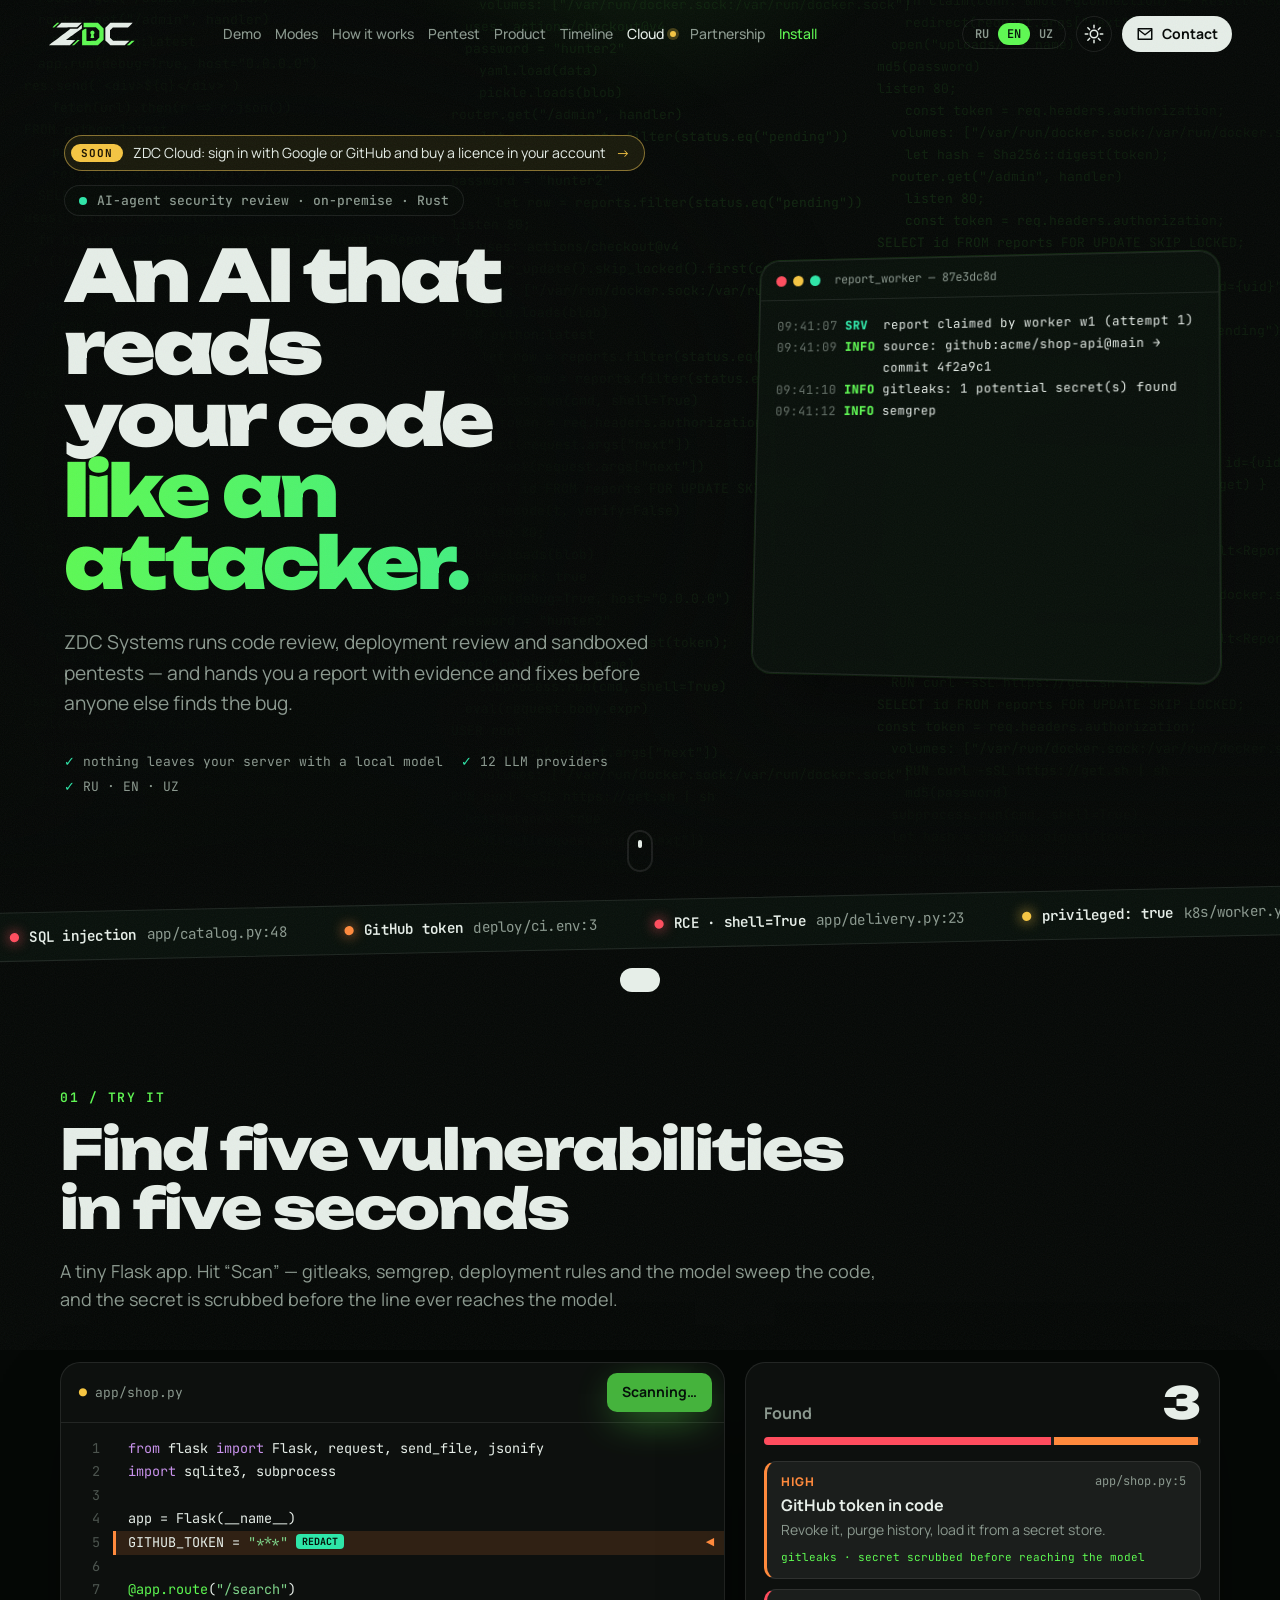
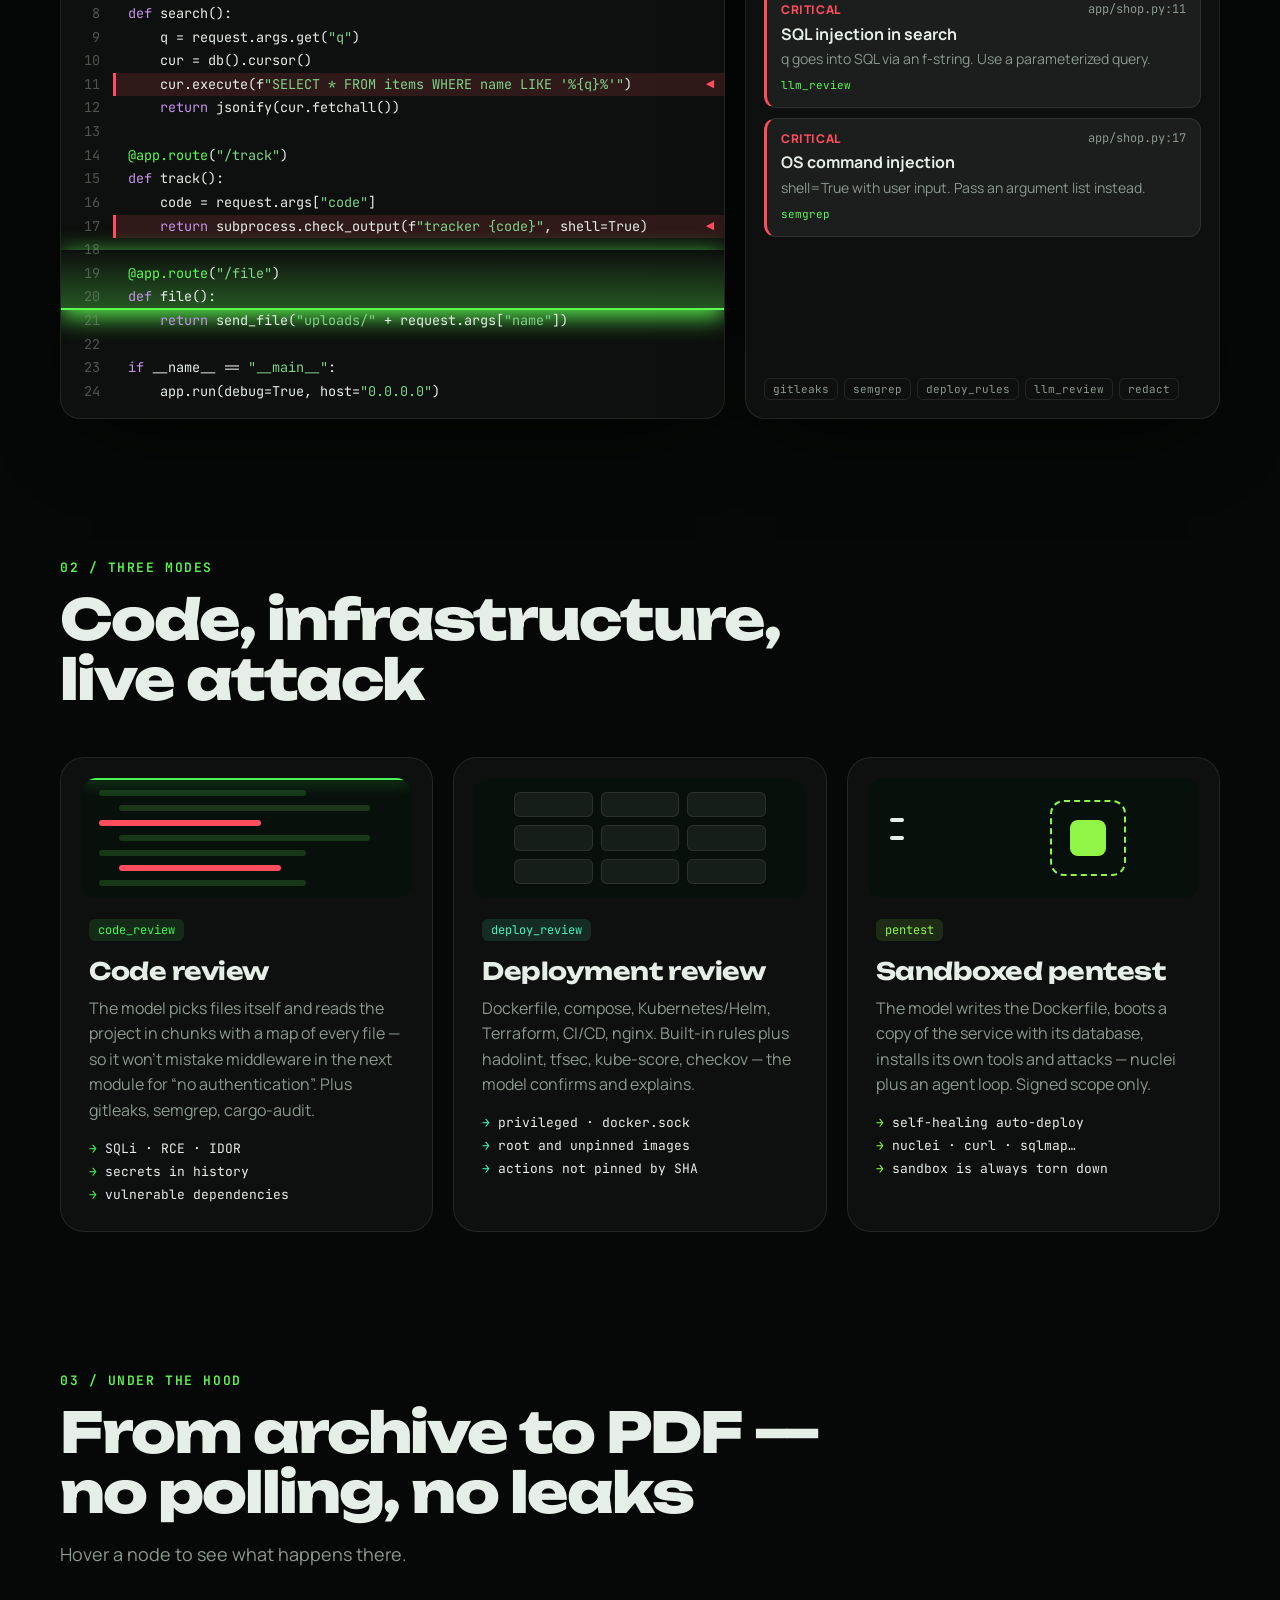
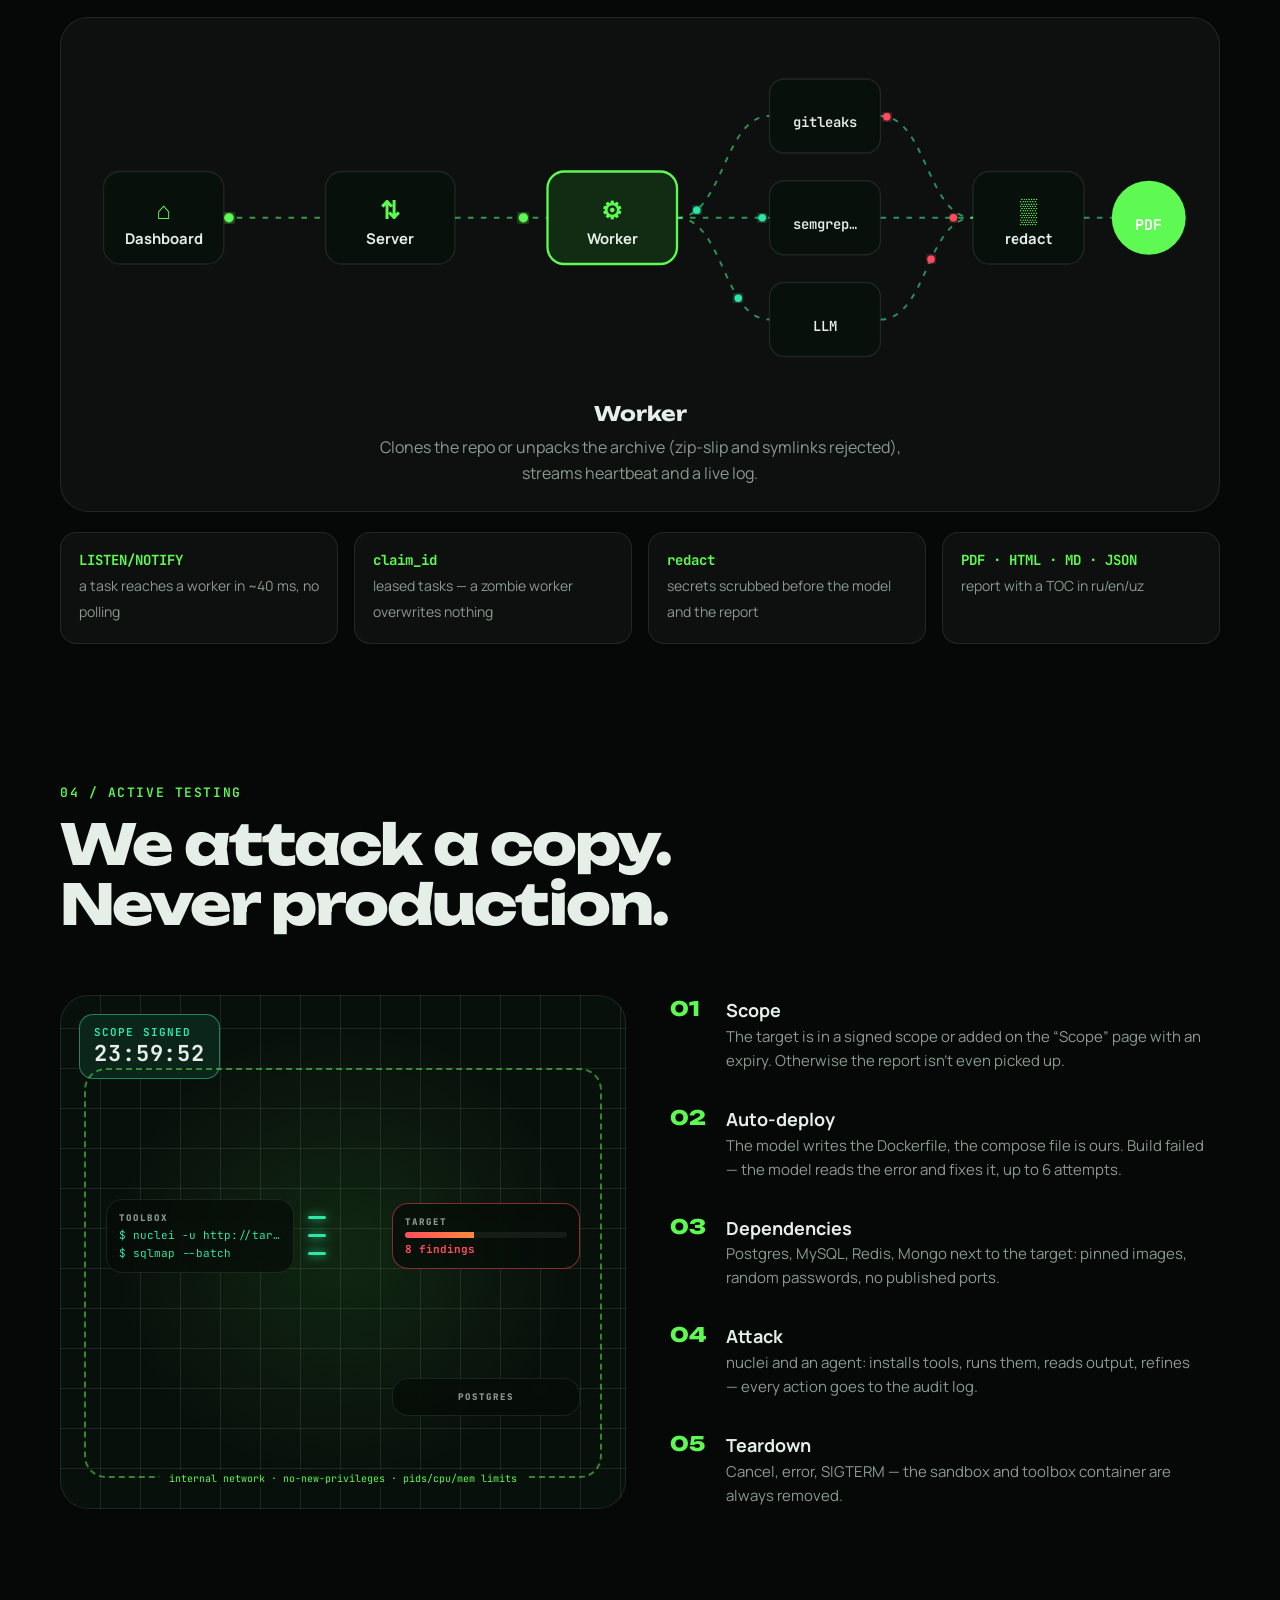
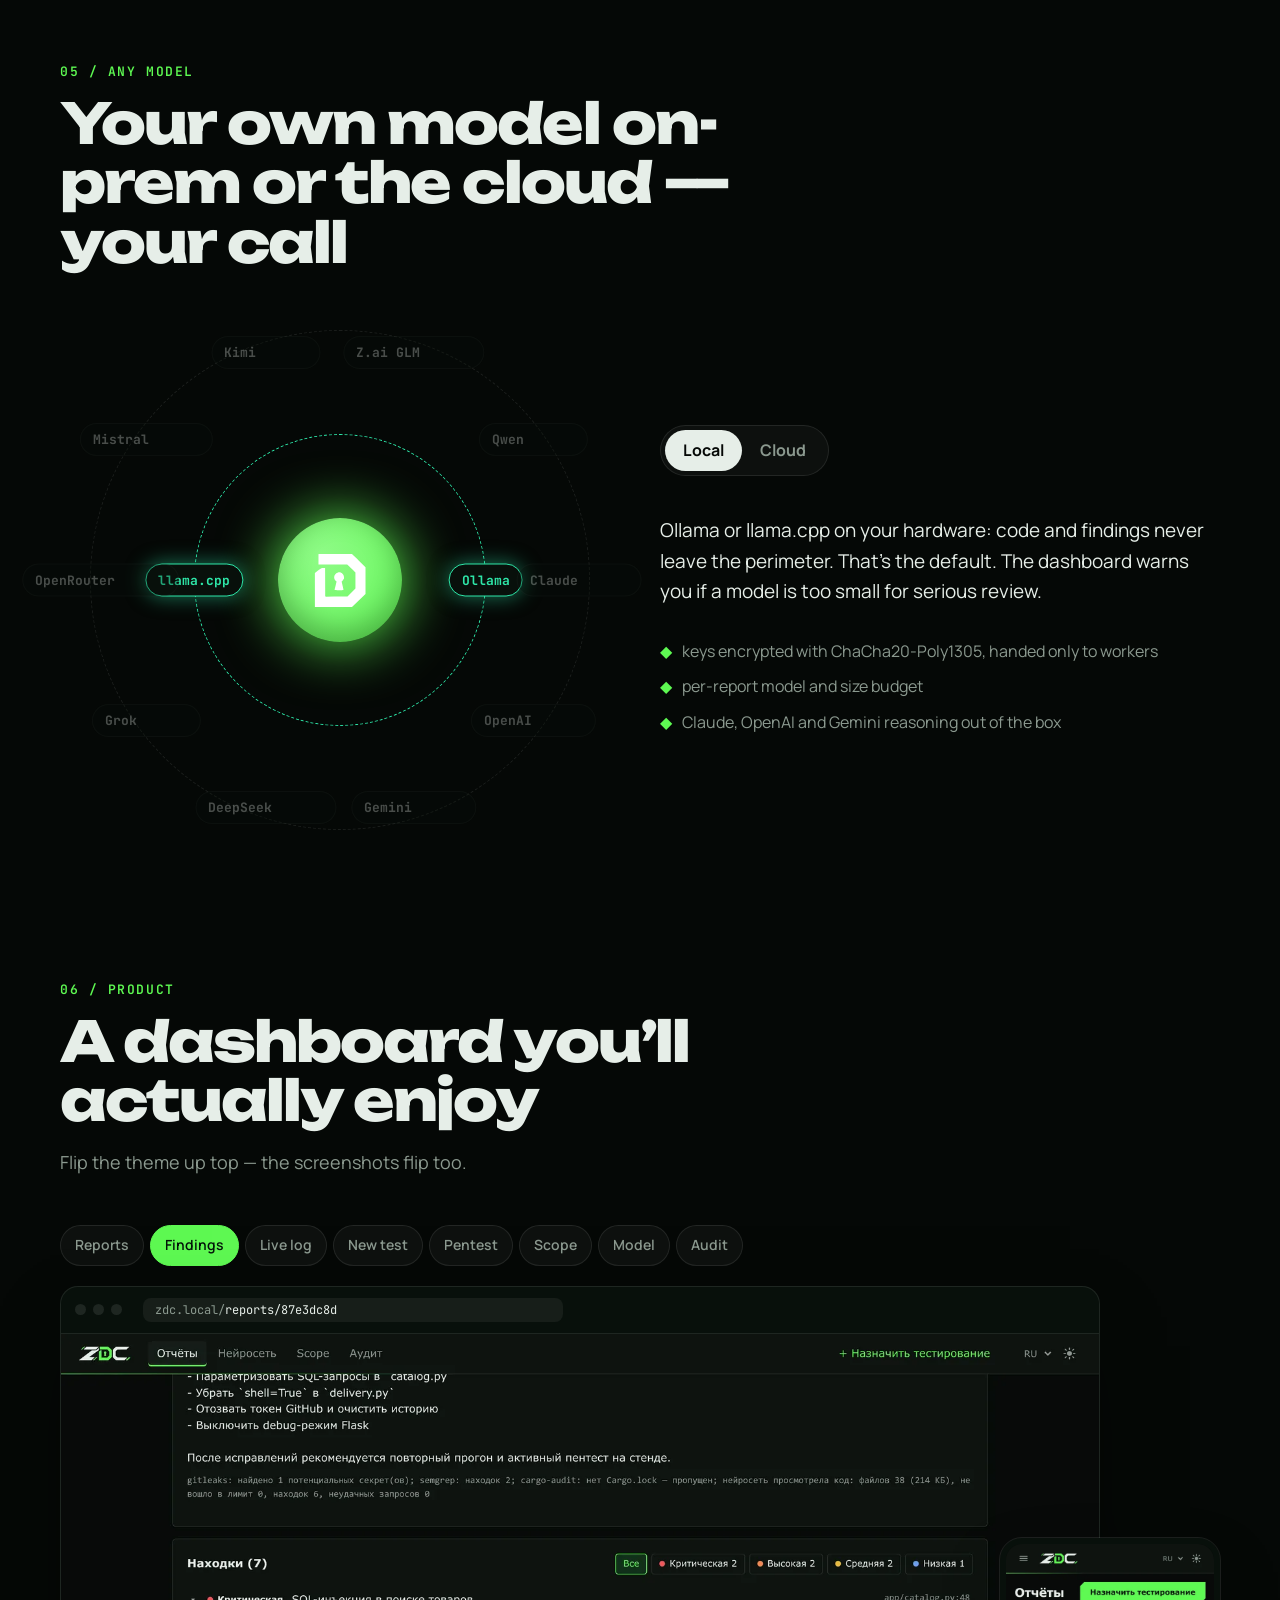
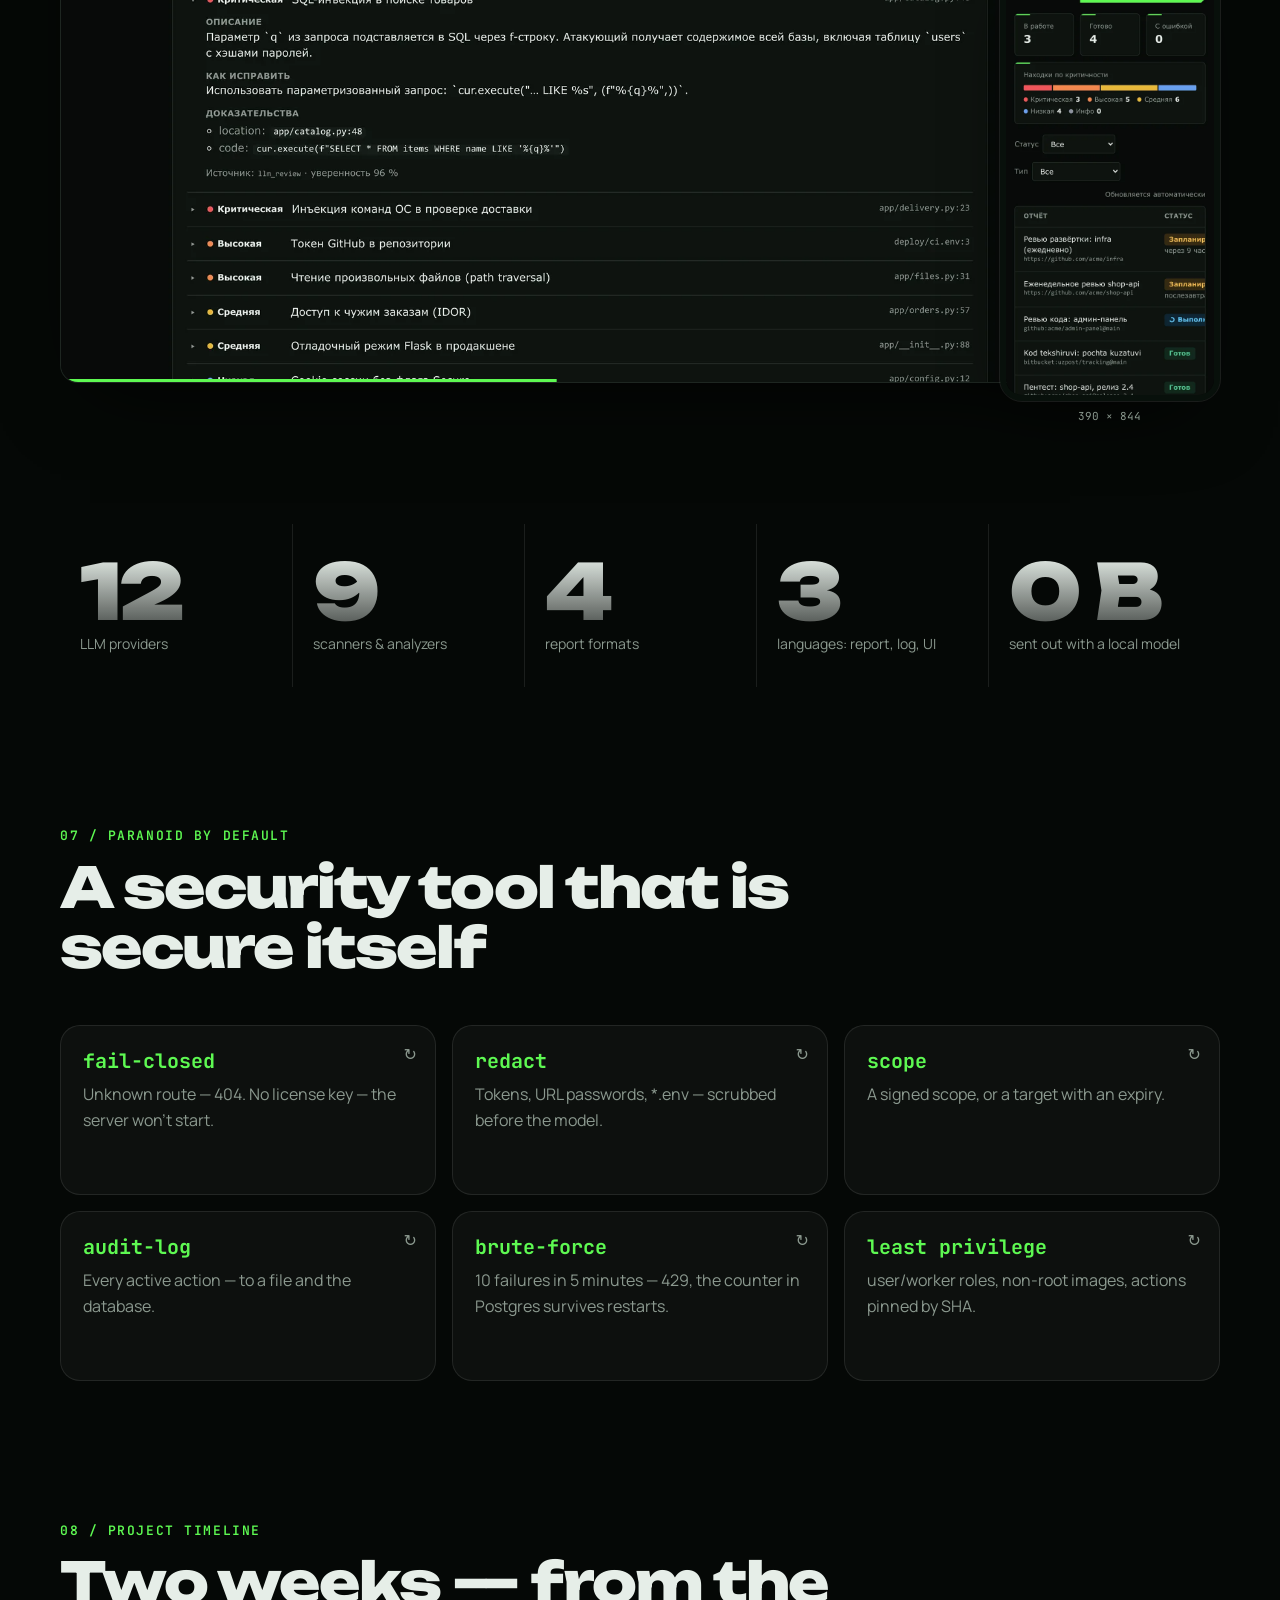
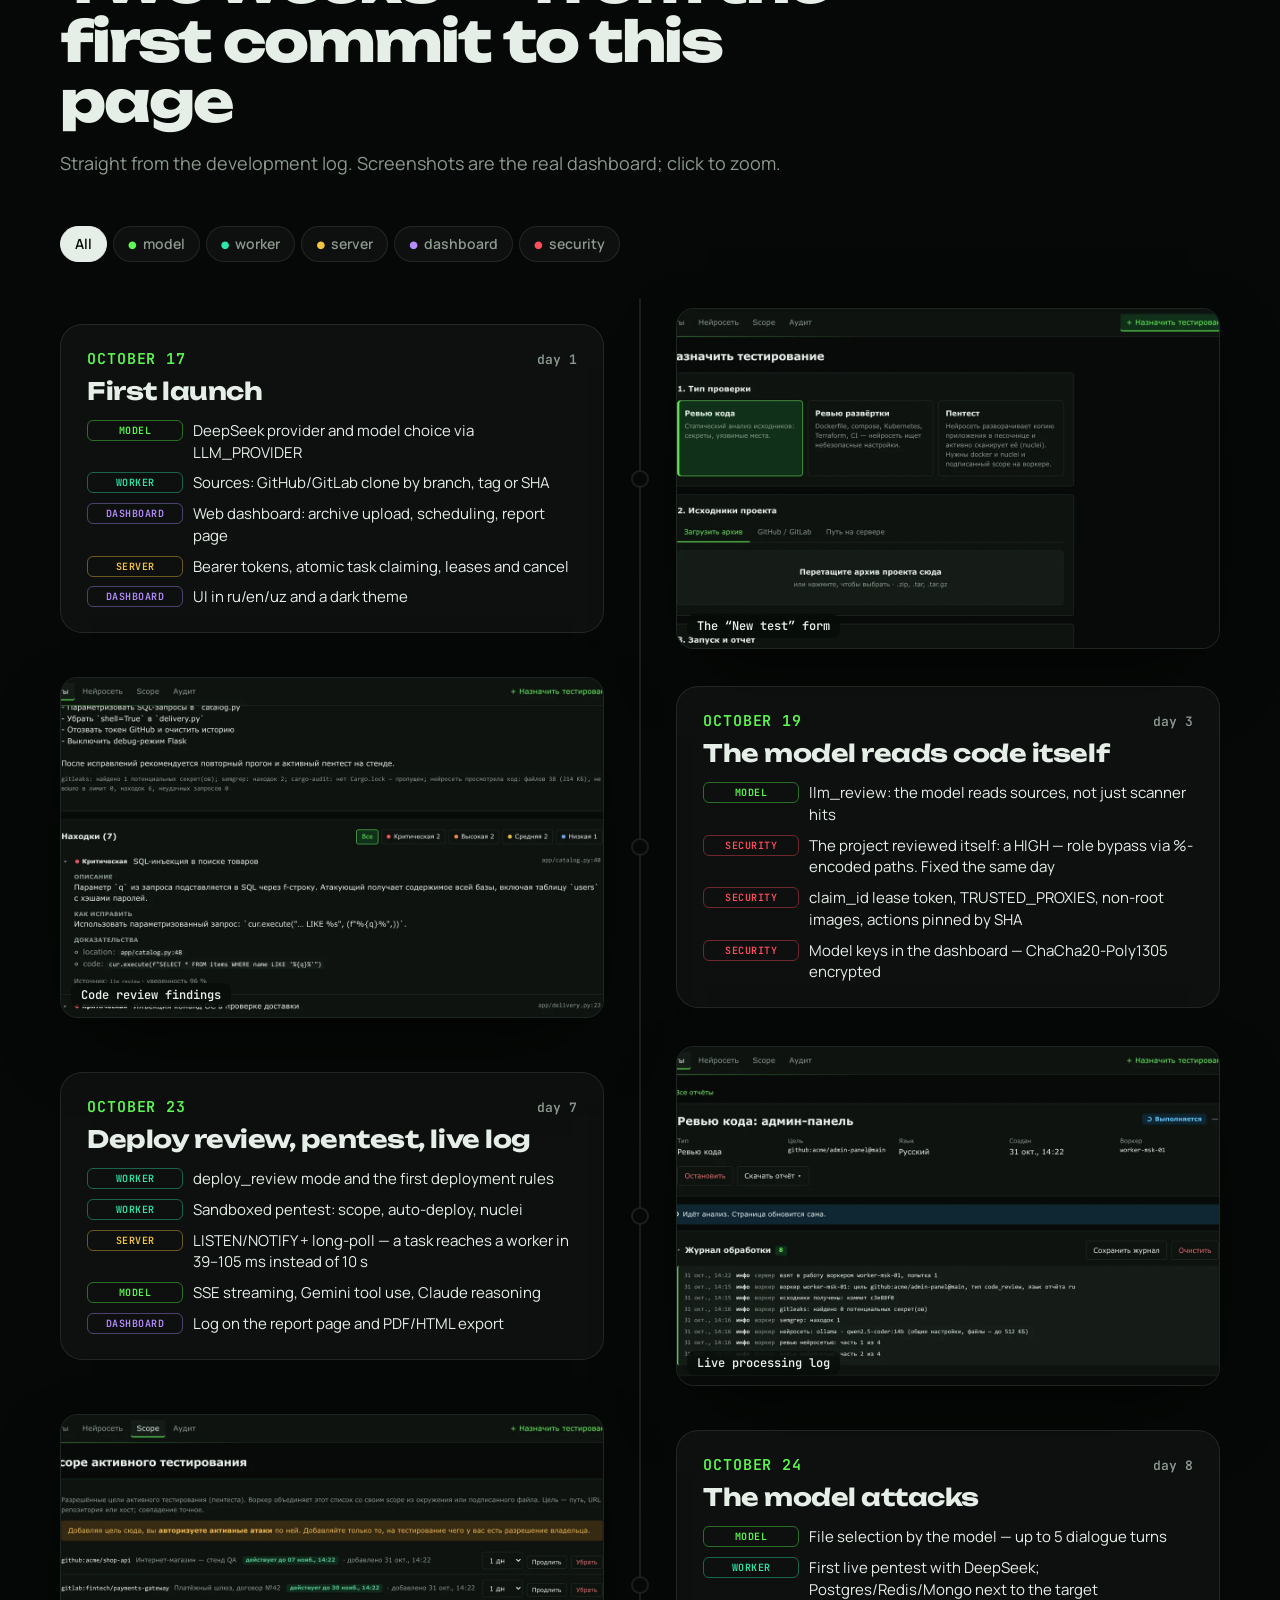
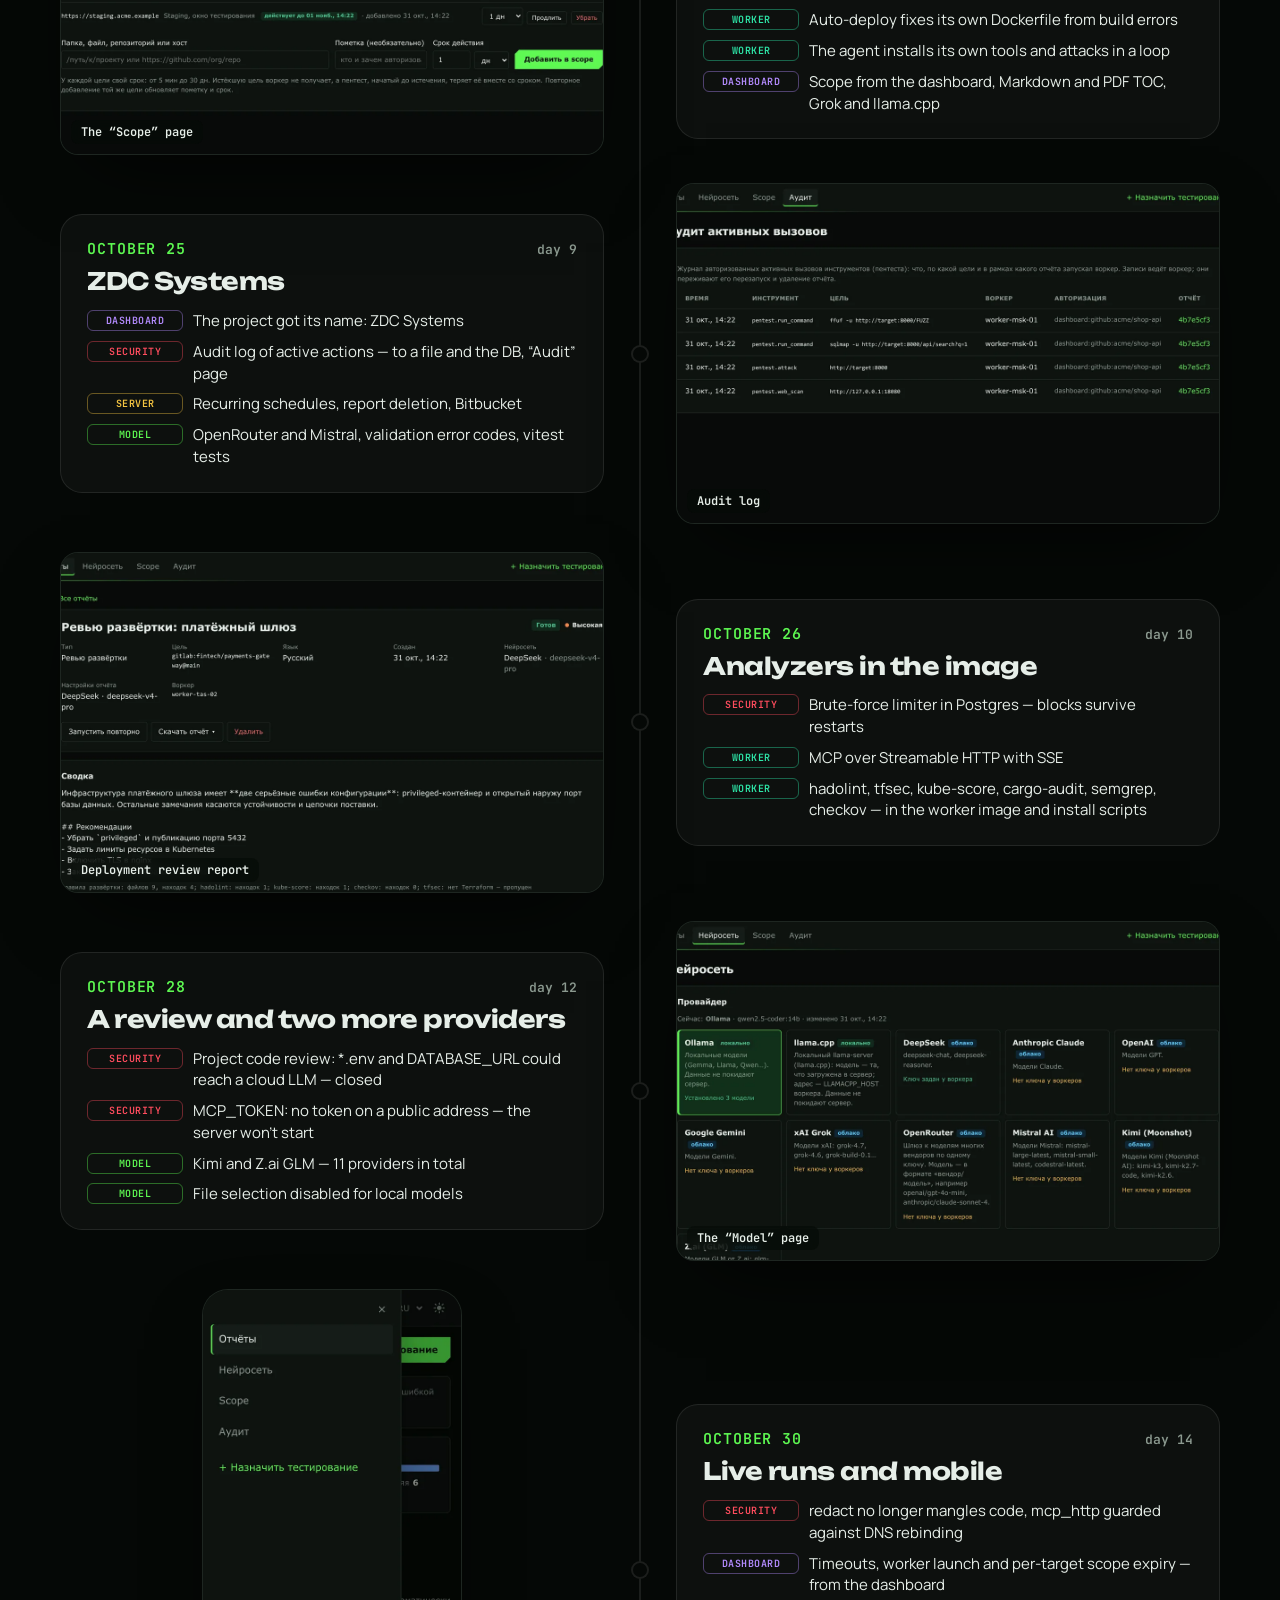
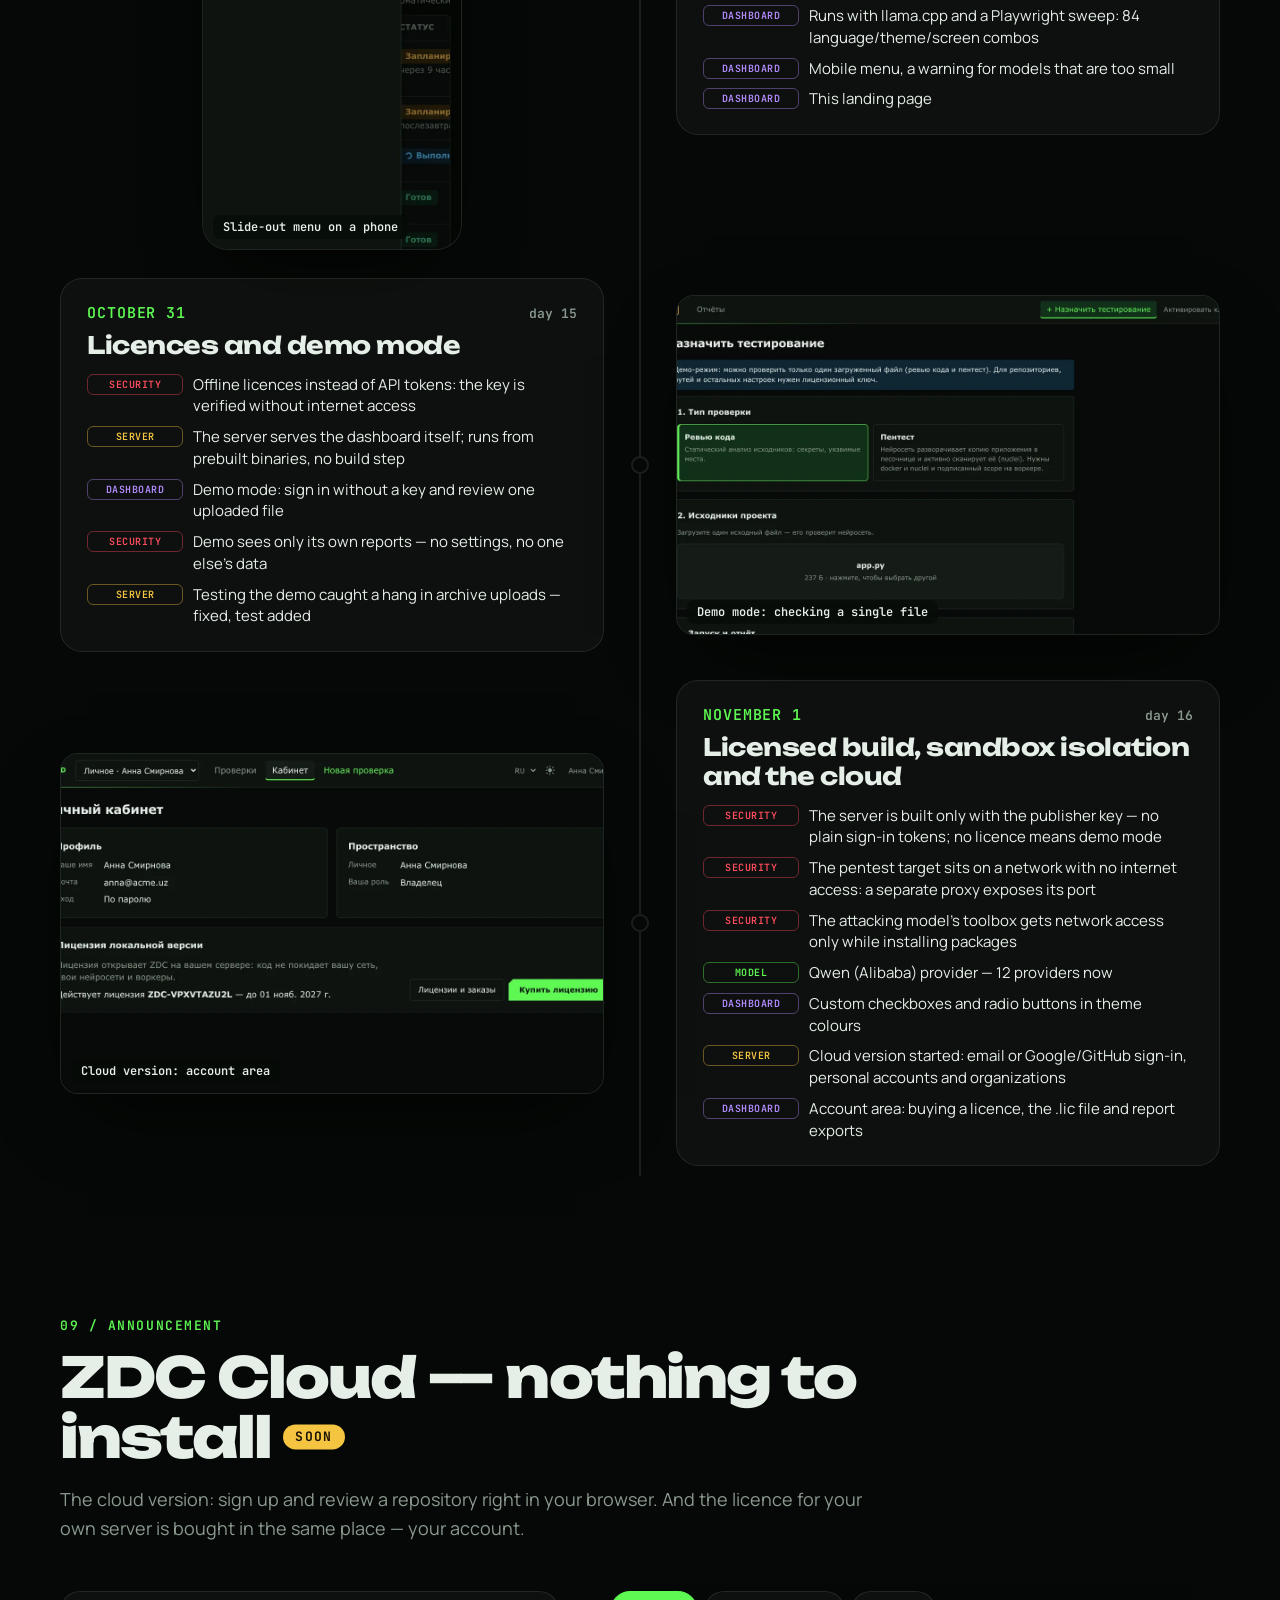
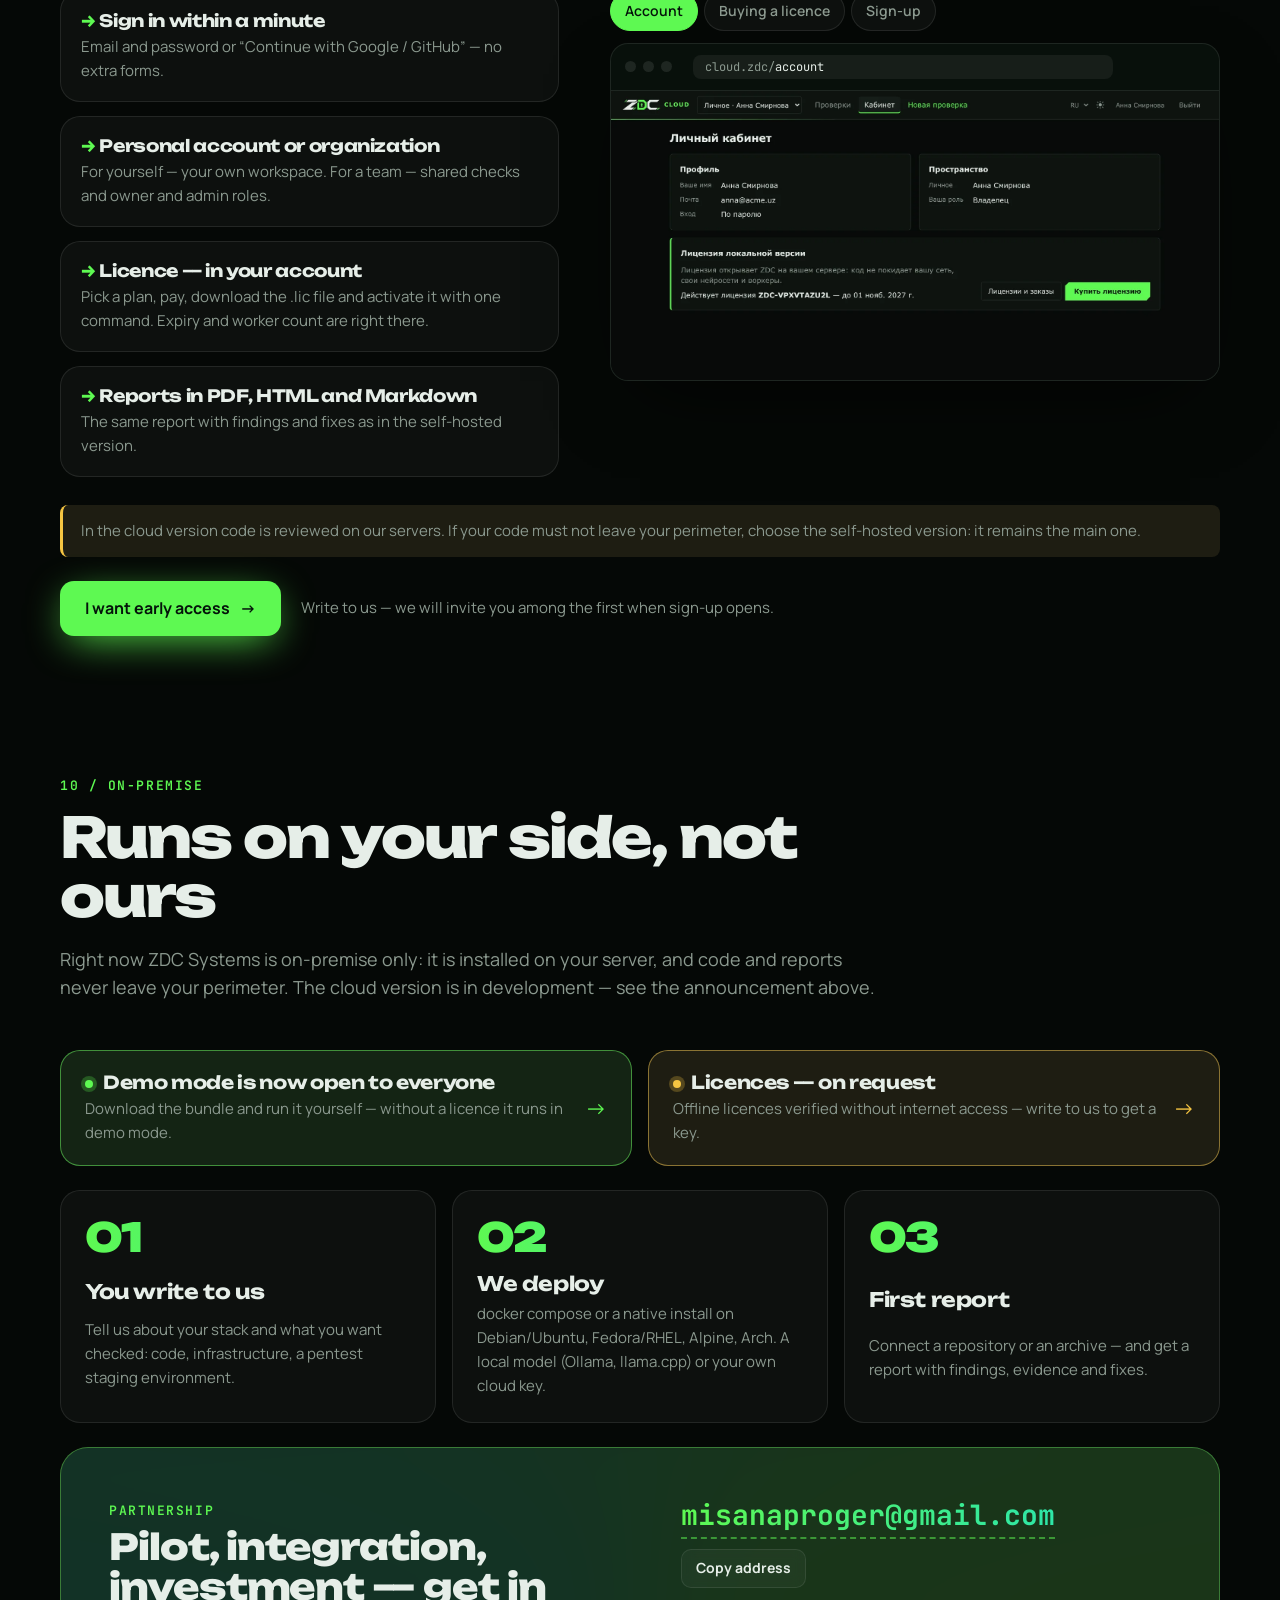
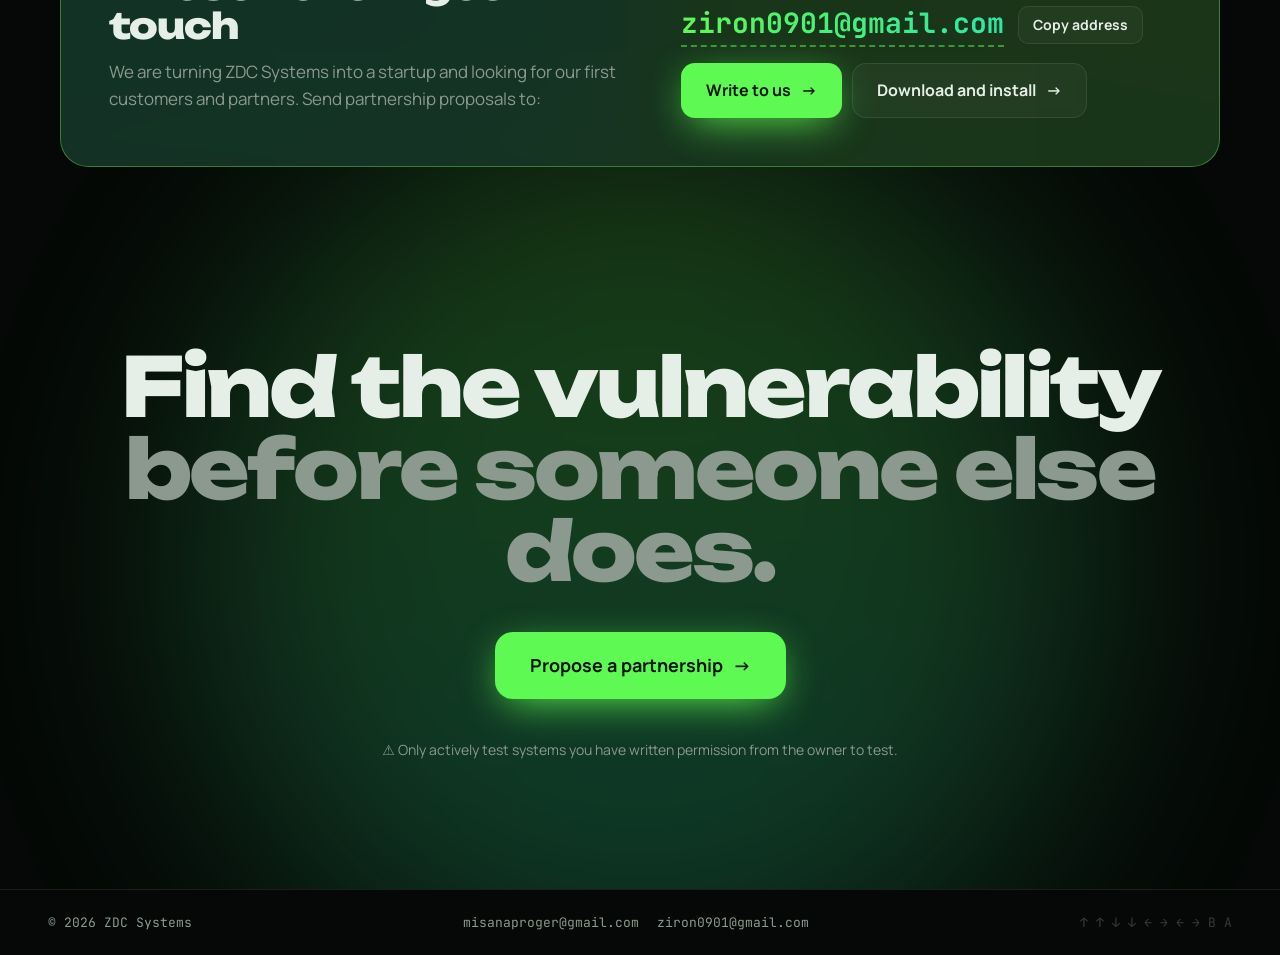
==== commit 96484e01: "Анонс ZDC Cloud: раздел, плашка в hero, пункт «Облако» Раздел «ZDC Cloud — без установки · скоро»: в" ====
--- a/index.html
+++ b/index.html
@@ -40,6 +40,7 @@
       <a href="#sandbox" data-i18n="nav.pentest">Пентест</a>
       <a href="#product" data-i18n="nav.product">Продукт</a>
       <a href="#history" data-i18n="nav.history">Развитие</a>
+      <a href="#cloud" class="nav-soon" data-i18n="nav.cloud">Облако</a>
       <a href="#start" data-i18n="nav.start">Сотрудничество</a>
       <a href="install.html" class="nav-new" data-i18n="nav.install">Установка</a>
     </nav>
@@ -63,6 +64,7 @@
       <canvas id="codefield" aria-hidden="true"></canvas>
       <div class="hero-inner">
         <div class="hero-copy">
+          <a class="hero-ann" href="#cloud"><b data-i18n="ann.cloud.badge">скоро</b><span data-i18n="ann.cloud.bar">ZDC Cloud: вход через Google или GitHub и покупка лицензии в личном кабинете</span><i>→</i></a>
           <p class="eyebrow"><span class="pulse"></span><span data-i18n="hero.eyebrow">security-ревью ИИ-агентами · локальная версия · Rust</span></p>
           <h1>
             <span class="line" data-scramble data-i18n="hero.t1">Нейросеть читает</span>
@@ -334,12 +336,41 @@
       </div>
     </section>
 
+    <!-- ============ Анонс: облачная версия ============ -->
+    <section class="section" id="cloud">
+      <div class="head">
+        <p class="kicker">09 / <span data-i18n="cl.kicker">анонс</span></p>
+        <h2><span data-i18n="cl.title">ZDC Cloud — без установки</span> <span class="soon-tag" data-i18n="ann.cloud.badge">скоро</span></h2>
+        <p class="sub" data-i18n="cl.sub">Облачная версия: зарегистрировались — и проверяете репозиторий прямо в браузере. А лицензия для своего сервера покупается там же, в личном кабинете.</p>
+      </div>
+      <div class="cloud">
+        <ul class="cloud-feats">
+          <li><b data-i18n="cl.f1.t">Вход за минуту</b><span data-i18n="cl.f1.p">Почта и пароль или «Продолжить с Google / GitHub» — без лишних форм.</span></li>
+          <li><b data-i18n="cl.f2.t">Личный аккаунт или организация</b><span data-i18n="cl.f2.p">Для себя — своё пространство. Для команды — общие проверки и роли владельца и администратора.</span></li>
+          <li><b data-i18n="cl.f3.t">Лицензия — в личном кабинете</b><span data-i18n="cl.f3.p">Выбрали тариф — оплатили — скачали файл .lic и подключили одной командой. Срок и число воркеров видны там же.</span></li>
+          <li><b data-i18n="cl.f4.t">Отчёты — в PDF, HTML и Markdown</b><span data-i18n="cl.f4.p">Тот же отчёт с находками и исправлениями, что и в локальной версии.</span></li>
+        </ul>
+        <div class="cloud-shot">
+          <div class="tabs" id="cloud-tabs" role="tablist"></div>
+          <div class="browser">
+            <div class="b-bar"><i></i><i></i><i></i><span class="url">cloud.zdc/<b id="cloud-path">account</b></span></div>
+            <div class="b-view"><img id="cloud-img" alt="" width="1600" height="1000" loading="lazy" /></div>
+          </div>
+        </div>
+      </div>
+      <p class="cloud-note" data-i18n="cl.note">Код в облачной версии проверяется на наших серверах. Если код не должен покидать периметр — выбирайте локальную версию: она остаётся основной.</p>
+      <div class="cloud-cta">
+        <a class="btn primary" href="mailto:misanaproger@gmail.com,ziron0901@gmail.com?subject=ZDC%20Cloud%20—%20ранний%20доступ"><span data-i18n="cl.cta">Хочу ранний доступ</span> <i>→</i></a>
+        <span class="muted-s" data-i18n="cl.cta.p">Напишите — позовём в числе первых, когда откроем регистрацию.</span>
+      </div>
+    </section>
+
     <!-- ============ Локальная версия и сотрудничество ============ -->
     <section class="section" id="start">
       <div class="head">
-        <p class="kicker">09 / <span data-i18n="st.kicker">локальная версия</span></p>
+        <p class="kicker">10 / <span data-i18n="st.kicker">локальная версия</span></p>
         <h2 data-i18n="st.title">Работает у вас, а не у нас</h2>
-        <p class="sub" data-i18n="st.sub">Сейчас ZDC Systems — только локальная версия: ставится на ваш сервер, код и отчёты не покидают периметр. Облачной версии пока нет.</p>
+        <p class="sub" data-i18n="st.sub">Сейчас ZDC Systems — только локальная версия: ставится на ваш сервер, код и отчёты не покидают периметр. Облачная версия — в разработке, см. анонс выше.</p>
       </div>
       <div class="notices">
         <a class="notice" href="install.html#demo"><b data-i18n="ann.demo.t">Демо-режим теперь доступен всем</b><span data-i18n="ann.demo.p">Скачайте комплект и запустите у себя — без лицензии он работает в демо-режиме.</span><i>→</i></a>
--- a/style.css
+++ b/style.css
@@ -543,7 +543,7 @@
 .ev-shot:hover { transform: scale(1.025) rotate(-.4deg); border-color: var(--c1); }
 .ev-shot img { width: 100%; aspect-ratio: 1.6; object-fit: cover; object-position: top; transform: scale(1.32); transform-origin: top center; }
 .ev-shot.mobile { justify-self: center; width: min(260px, 70%); border-radius: 26px; }
-.ev-shot.mobile img { aspect-ratio: auto; transform: none; }
+.ev-shot.mobile img { aspect-ratio: 560 / 1212; transform: none; } /* место под снимок до загрузки — иначе якоря промахиваются */
 .ev-shot span { position: absolute; left: 10px; bottom: 10px; padding: 4px 10px; border-radius: 8px; font: 600 12px var(--mono); background: var(--glass); backdrop-filter: blur(8px); }
 
 .lightbox[hidden] { display: none; }
@@ -616,3 +616,35 @@
   .section:not(.in) > *, .finale:not(.in) > * { opacity: 1; transform: none; }
   html { scroll-behavior: auto; }
 }
+
+/* ---------------------------------------------------------------- анонс облачной версии */
+.links a.nav-soon { color: var(--fg); }
+.links a.nav-soon::after { content: ""; display: inline-block; width: 6px; height: 6px; margin-left: 6px; border-radius: 50%; vertical-align: 2px;
+  background: var(--med); box-shadow: 0 0 0 3px color-mix(in srgb, var(--med) 25%, transparent); }
+.hero-ann { display: inline-flex; align-items: center; gap: 10px; max-width: 100%; margin: 0 0 14px; padding: 6px 14px 6px 6px; border-radius: 99px;
+  border: 1px solid color-mix(in srgb, var(--med) 45%, var(--line)); background: color-mix(in srgb, var(--med) 8%, var(--glass)); backdrop-filter: blur(8px);
+  color: var(--fg); text-decoration: none; font-size: 14px; transition: border-color .2s; }
+.hero-ann:hover { border-color: var(--med); }
+.hero-ann b { flex: none; padding: 2px 10px; border-radius: 99px; background: var(--med); color: #1b1300; font: 700 11px var(--mono); text-transform: uppercase; letter-spacing: .08em; }
+.hero-ann span { min-width: 0; }
+.hero-ann i { font-style: normal; color: var(--med); transition: transform .25s; }
+.hero-ann:hover i { transform: translateX(4px); }
+.hero-copy { display: flex; flex-direction: column; align-items: flex-start; }
+.soon-tag { display: inline-block; vertical-align: middle; padding: 4px 12px; border-radius: 99px; background: var(--med); color: #1b1300;
+  font: 700 13px var(--mono); text-transform: uppercase; letter-spacing: .1em; transform: translateY(-.35em); }
+.cloud { display: grid; grid-template-columns: .9fr 1.1fr; gap: clamp(24px, 4vw, 56px); align-items: start; }
+.cloud-feats { list-style: none; margin: 0; padding: 0; display: grid; gap: 14px; }
+.cloud-feats li { display: grid; gap: 4px; padding: 18px 20px; border: 1px solid var(--line); border-radius: var(--r); background: var(--panel); }
+.cloud-feats b { font: 700 17px var(--display); letter-spacing: -.02em; }
+.cloud-feats b::before { content: "→ "; color: var(--c1); }
+.cloud-feats span { color: var(--mut); font-size: 15px; }
+.cloud-shot .tabs { margin-bottom: 12px; }
+.cloud-shot .b-view { aspect-ratio: 2.1; }
+#cloud-img { display: block; width: 100%; height: 100%; object-fit: cover; object-position: top; cursor: zoom-in; }
+.cloud-note { margin: 28px 0 0; padding: 14px 18px; border-left: 3px solid var(--med); border-radius: 8px; background: color-mix(in srgb, var(--med) 7%, var(--panel)); color: var(--mut); font-size: 15px; }
+.cloud-cta { display: flex; align-items: center; gap: 16px 20px; flex-wrap: wrap; margin-top: 24px; }
+.muted-s { color: var(--mut); font-size: 15px; }
+@media (max-width: 900px) {
+  .cloud { grid-template-columns: 1fr; }
+  .hero-ann { font-size: 13px; }
+}
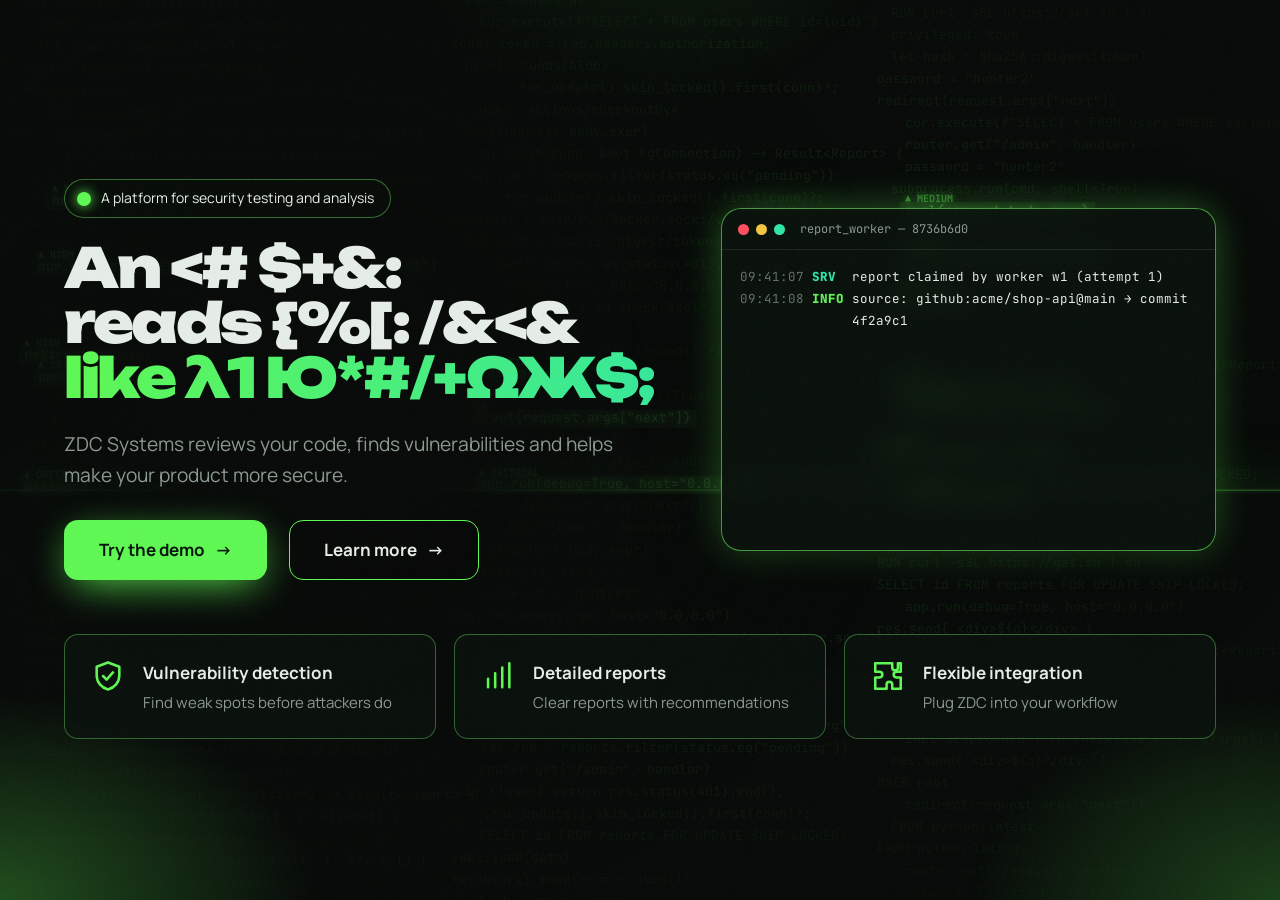
==== commit bb2dc5dc: "Стартовая страница по макету, прежний hero убран Первая страница (#intro) открывается без якоря и по" ====
--- a/index.html
+++ b/index.html
@@ -22,15 +22,56 @@
       const t = localStorage.getItem('zdc-landing-theme');
       if (t === 'light' || t === 'dark') document.documentElement.dataset.theme = t;
     } catch (_) {}
+    // Стартовая страница — когда в адресе нет якоря раздела.
+    if (!location.hash || location.hash === '#intro') document.documentElement.classList.add('on-intro');
   </script>
 </head>
 <body>
   <div class="grain" aria-hidden="true"></div>
   <div class="spot" aria-hidden="true"></div>
 
+  <!-- ============ Стартовая страница (открывается первой и по клику на логотип) ============ -->
+  <section class="intro" id="intro" aria-label="ZDC Systems">
+    <canvas class="codefield" id="intro-field" aria-hidden="true"></canvas>
+    <div class="intro-glow" aria-hidden="true"></div>
+    <div class="intro-inner">
+      <div class="intro-copy">
+        <p class="intro-badge"><span class="dot"></span><span data-i18n="intro.badge">Платформа для проверки и анализа безопасности</span></p>
+        <h1>
+          <span class="line" data-scramble data-i18n="intro.t1">Нейросеть</span>
+          <span class="line" data-scramble data-i18n="intro.t2">читает ваш код</span>
+          <span class="line accent" data-scramble data-i18n="intro.t3">как атакующий.</span>
+        </h1>
+        <p class="lead" data-i18n="intro.lead">ZDC Systems проводит ревью кода, выявляет уязвимости и помогает сделать ваш продукт безопаснее.</p>
+        <div class="intro-cta">
+          <a class="btn primary" href="install.html"><span data-i18n="intro.demo">Попробовать демо</span> <i>→</i></a>
+          <a class="btn outline" href="#top"><span data-i18n="intro.more">Узнать больше</span> <i>→</i></a>
+        </div>
+      </div>
+      <div class="term" aria-label="report_worker">
+        <div class="term-bar"><i></i><i></i><i></i><span>report_worker — 8736b6d0</span></div>
+        <pre id="intro-term" class="term-log"></pre>
+      </div>
+    </div>
+    <ul class="intro-feats">
+      <li>
+        <svg viewBox="0 0 24 24" aria-hidden="true"><path d="M12 2.5 4 5.5v6c0 5 3.4 8.8 8 10 4.6-1.2 8-5 8-10v-6z"/><path d="m8.5 12 2.5 2.5 4.5-5"/></svg>
+        <div><b data-i18n="intro.f1.t">Выявление уязвимостей</b><span data-i18n="intro.f1.s">Найдите слабые места до злоумышленников</span></div>
+      </li>
+      <li>
+        <svg viewBox="0 0 24 24" aria-hidden="true"><path d="M5 20v-6M10 20V10M15 20V6M20 20V3"/></svg>
+        <div><b data-i18n="intro.f2.t">Детальные отчёты</b><span data-i18n="intro.f2.s">Понятные отчёты с рекомендациями</span></div>
+      </li>
+      <li>
+        <svg viewBox="0 0 24 24" aria-hidden="true"><path d="M9 3h6v3a2 2 0 1 0 4 0V3h2v6h-3a2 2 0 1 0 0 4h3v8h-6v-3a2 2 0 1 0-4 0v3H3v-8h3a2 2 0 1 0 0-4H3V3z"/></svg>
+        <div><b data-i18n="intro.f3.t">Гибкая интеграция</b><span data-i18n="intro.f3.s">Подключите ZDC к вашему workflow</span></div>
+      </li>
+    </ul>
+  </section>
+
   <!-- ============ Шапка ============ -->
   <header class="top">
-    <a class="brand" href="#top" aria-label="ZDC Systems">
+    <a class="brand" href="#intro" aria-label="ZDC Systems">
       <svg class="logo" viewBox="0 0 916 252" aria-hidden="true"><path class="logo-w" transform="translate(0.000000,252.000000) scale(0.100000,-0.100000)" d="M1163 2211 c-131 -120 -246 -228 -257 -239 l-18 -21 1068 1 c588 0 1077 3 1086 7 15 5 139 119 406 373 l104 98 -1076 0 -1076 0 -237 -219z M6282 2178 l-262 -252 0 -671 0 -671 263 -252 262 -252 756 3 756 2 242 235 243 235 -857 3 -857 2 -21 15 c-11 8 -83 76 -159 151 l-138 137 0 391 0 391 150 150 150 150 794 5 793 5 54 47 c30 26 142 133 249 238 l195 189 -1176 1 -1175 0 -262 -252z M3335 2019 c-115 -111 -220 -205 -233 -210 -13 -5 -188 -9 -389 -9 l-366 0 -216 -161 c-307 -229 -1267 -958 -1726 -1310 -49 -38 -143 -109 -208 -159 l-119 -90 1105 0 1105 0 46 38 c25 20 153 141 285 267 l239 230 -490 5 -490 5 323 232 c178 128 556 398 839 601 l515 368 3 197 c1 108 -1 197 -5 197 -5 -1 -102 -91 -218 -201z"/><path class="logo-g" transform="translate(0.000000,252.000000) scale(0.100000,-0.100000)" d="M917 2393 c-145 -128 -467 -428 -467 -435 0 -4 44 -8 98 -8 l98 0 256 239 256 239 -30 6 c-17 3 -59 6 -94 6 l-63 0 -54 -47z M3753 2433 l-13 -5 0 -229 0 -229 641 0 640 0 87 -82 c48 -46 131 -127 184 -181 l98 -98 0 -358 0 -358 -177 -176 -178 -177 -95 0 c-52 0 -271 -3 -486 -5 l-392 -5 -11 14 -11 13 -2 624 -3 624 -65 3 c-91 4 -94 3 -250 -113 l-140 -105 0 -760 0 -760 828 0 828 0 302 291 302 291 0 598 0 598 -296 289 c-162 158 -303 291 -312 295 -19 8 -1460 9 -1479 1z M4610 1611 c-172 -53 -227 -247 -104 -367 l42 -41 -45 -182 -46 -183 14 -9 c16 -11 374 -8 384 3 4 4 -13 89 -37 190 l-45 183 33 27 c18 16 42 47 53 71 l21 43 0 50 c-1 141 -142 254 -270 215z M2892 433 c-109 -104 -237 -224 -285 -268 l-87 -80 17 -7 c10 -3 57 -7 105 -7 l88 -1 127 117 c104 95 248 228 448 415 l19 18 -117 0 -118 0 -197 -187z M8531 324 c-138 -130 -251 -241 -251 -245 0 -5 65 -9 145 -9 l145 0 233 216 c127 119 245 230 262 245 l30 29 -157 0 -157 0 -250 -236z"/></svg>
     </a>
     <nav class="links">
@@ -59,34 +100,6 @@
   </header>
 
   <main id="top">
-    <!-- ============ Hero ============ -->
-    <section class="hero">
-      <canvas id="codefield" aria-hidden="true"></canvas>
-      <div class="hero-inner">
-        <div class="hero-copy">
-          <a class="hero-ann" href="#cloud"><b data-i18n="ann.cloud.badge">скоро</b><span data-i18n="ann.cloud.bar">ZDC Cloud: вход через Google или GitHub и покупка лицензии в личном кабинете</span><i>→</i></a>
-          <p class="eyebrow"><span class="pulse"></span><span data-i18n="hero.eyebrow">security-ревью ИИ-агентами · локальная версия · Rust</span></p>
-          <h1>
-            <span class="line" data-scramble data-i18n="hero.t1">Нейросеть читает</span>
-            <span class="line" data-scramble data-i18n="hero.t2">ваш код</span>
-            <span class="line accent" data-scramble data-i18n="hero.t3">как атакующий.</span>
-          </h1>
-          <p class="lead" data-i18n="hero.lead">ZDC Systems проводит ревью кода, ревью развёртки и пентест в изолированной песочнице — и выдаёт отчёт с доказательствами и исправлениями раньше, чем уязвимость найдёт кто-то другой.</p>
-          <ul class="chips">
-            <li data-i18n="hero.c1">данные не покидают сервер с локальной моделью</li>
-            <li data-i18n="hero.c2">12 провайдеров LLM</li>
-            <li>RU · EN · UZ</li>
-          </ul>
-        </div>
-
-        <div class="term" aria-label="report_worker">
-          <div class="term-bar"><i></i><i></i><i></i><span>report_worker — 87e3dc8d</span></div>
-          <pre id="term"></pre>
-        </div>
-      </div>
-      <a class="scroll-hint" href="#ticker" aria-label="scroll"><span></span></a>
-    </section>
-
     <!-- ============ Бегущая строка находок ============ -->
     <div class="ticker" id="ticker" aria-hidden="true">
       <div class="track" id="ticker-track"></div>
--- a/style.css
+++ b/style.css
@@ -135,7 +135,7 @@
 
 /* ============ Hero ============ */
 .hero { position: relative; min-height: 100svh; display: grid; align-items: center; padding: 110px clamp(16px, 5vw, 64px) 80px; overflow: hidden; }
-#codefield { position: absolute; inset: 0; width: 100%; height: 100%; z-index: 0; opacity: .75;
+.codefield { position: absolute; inset: 0; width: 100%; height: 100%; z-index: 0; opacity: .75;
   mask-image: radial-gradient(ellipse 90% 80% at 50% 45%, #000 30%, transparent 90%); }
 /* Затемнение под текстом, чтобы код на фоне не спорил с заголовком */
 .hero::before { content: ""; position: absolute; inset: 0; z-index: 1; pointer-events: none;
@@ -168,7 +168,7 @@
 .term-bar i:nth-child(2) { background: var(--med); }
 .term-bar i:nth-child(3) { background: var(--c2); }
 .term-bar span { margin-left: 8px; }
-#term { margin: 0; padding: 16px 18px; height: 380px; overflow: hidden; font-size: 12.5px; line-height: 1.75; white-space: pre-wrap; }
+.term-log { margin: 0; padding: 16px 18px; height: 380px; overflow: hidden; font-size: 12.5px; line-height: 1.75; white-space: pre-wrap; }
 .tl { display: flex; gap: 8px; animation: rise .25s ease-out; }
 .tl .ts { color: var(--mut); opacity: .7; flex: none; }
 .tl .lv { flex: none; font-weight: 800; color: var(--c1); }
@@ -515,6 +515,7 @@
 
 .toast { position: fixed; left: 50%; bottom: 28px; z-index: 200; translate: -50% 120px; padding: 12px 20px; border-radius: 14px; background: var(--fg); color: var(--bg); font-weight: 700; transition: translate .4s cubic-bezier(.3, 1.4, .5, 1); }
 .toast.show { translate: -50% 0; }
+.toast:not(.show) { visibility: hidden; transition: translate .4s, visibility 0s .4s; }
 
 /* ============ Развитие проекта ============ */
 .hist-filter { display: flex; flex-wrap: wrap; gap: 6px; margin-bottom: 36px; }
@@ -576,7 +577,7 @@
   .links { display: none; }
   .hero-inner, .sandbox, .orbit-wrap { grid-template-columns: 1fr; }
   .term { transform: none; }
-  #term { height: 300px; }
+  .term-log { height: 300px; }
   .lab { grid-template-columns: 1fr; }
   .cards { grid-template-columns: 1fr; }
   .facts { grid-template-columns: 1fr 1fr; }
@@ -607,7 +608,7 @@
   #code { font-size: 12px; }
   .pchip { font-size: 10px; padding: 4px 8px; }
   .ring.r2 .slot { --R: calc(var(--ow, 260px) * .43); }
-  #codefield { opacity: .35; }
+  .codefield { opacity: .35; }
   .hero::before { background: color-mix(in srgb, var(--bg) 55%, transparent); }
 }
 
@@ -648,3 +649,63 @@
   .cloud { grid-template-columns: 1fr; }
   .hero-ann { font-size: 13px; }
 }
+
+/* ---------------------------------------------------------------- стартовая страница */
+/* Пока открыта стартовая — остальной лендинг скрыт (класс ставит inline-скрипт в <head>). */
+.intro { display: none; }
+.on-intro .intro { display: flex; }
+.on-intro .top, .on-intro main, .on-intro .foot { display: none; }
+.intro { position: relative; min-height: 100svh; flex-direction: column; justify-content: center; gap: clamp(32px, 6vh, 64px);
+  padding: clamp(40px, 8vh, 96px) clamp(16px, 5vw, 64px) clamp(32px, 6vh, 64px); overflow: hidden; }
+.intro .codefield { opacity: .6; }
+.intro::before { content: ""; position: absolute; inset: 0; z-index: 1; pointer-events: none;
+  background: radial-gradient(ellipse 55% 70% at 24% 45%, var(--bg) 20%, color-mix(in srgb, var(--bg) 70%, transparent) 55%, transparent 85%); }
+/* Зелёное свечение снизу, как на макете */
+.intro-glow { position: absolute; inset: auto 0 0; height: 55%; z-index: 1; pointer-events: none;
+  background:
+    radial-gradient(ellipse 35% 60% at 0% 100%, color-mix(in srgb, var(--c1) 28%, transparent), transparent 70%),
+    radial-gradient(ellipse 35% 60% at 100% 100%, color-mix(in srgb, var(--c1) 22%, transparent), transparent 70%); }
+:root[data-theme='light'] .intro-glow { opacity: .55; }
+.intro-inner { position: relative; z-index: 2; display: grid; grid-template-columns: 1.1fr .9fr; gap: clamp(24px, 4vw, 64px);
+  align-items: center; max-width: 1320px; margin: 0 auto; width: 100%; }
+.intro-copy { display: flex; flex-direction: column; align-items: flex-start; }
+.intro-badge { display: inline-flex; align-items: center; gap: 10px; margin: 0 0 22px; padding: 7px 16px 7px 12px; border-radius: 99px;
+  border: 1px solid color-mix(in srgb, var(--c1) 35%, var(--line)); background: var(--glass); backdrop-filter: blur(8px); font-size: 14px; color: var(--fg); }
+.intro-badge .dot { width: 14px; height: 14px; border-radius: 50%; background: var(--c1); box-shadow: 0 0 12px var(--c1); }
+.intro h1 { font-size: clamp(36px, 4.3vw, 66px); margin-bottom: 24px; }
+@media (min-width: 1101px) { .intro h1 .line { white-space: nowrap; } }
+.intro .lead { max-width: 560px; margin-bottom: 30px; }
+.intro-cta { display: flex; flex-wrap: wrap; gap: 14px 22px; }
+.intro-cta .btn { padding: 15px 34px; font-size: 17px; border-radius: 14px; }
+.btn.outline { background: color-mix(in srgb, var(--bg) 60%, transparent); border: 1.5px solid var(--c1); color: var(--fg); backdrop-filter: blur(6px); }
+.btn.outline:hover { background: color-mix(in srgb, var(--c1) 12%, transparent); }
+.intro .term { transform: none; border-color: color-mix(in srgb, var(--c1) 55%, var(--line));
+  box-shadow: var(--shadow), 0 0 40px -6px color-mix(in srgb, var(--c1) 45%, transparent); }
+.intro .term-log { height: 300px; }
+.intro-feats { position: relative; z-index: 2; list-style: none; margin: 0 auto; padding: 0; max-width: 1320px; width: 100%;
+  display: grid; grid-template-columns: repeat(3, 1fr); gap: 18px; }
+.intro-feats li { display: flex; gap: 18px; align-items: flex-start; padding: 24px 26px; border-radius: 14px;
+  border: 1px solid color-mix(in srgb, var(--c1) 30%, var(--line)); background: color-mix(in srgb, var(--bg2) 75%, transparent); backdrop-filter: blur(8px);
+  transition: border-color .2s, transform .2s; }
+.intro-feats li:hover { border-color: var(--c1); transform: translateY(-2px); }
+.intro-feats svg { flex: none; width: 34px; height: 34px; fill: none; stroke: var(--c1); stroke-width: 1.8; stroke-linecap: round; stroke-linejoin: round; }
+.intro-feats div { display: grid; gap: 6px; }
+.intro-feats b { font-size: 17px; font-weight: 700; }
+.intro-feats span { color: var(--mut); font-size: 15px; line-height: 1.45; }
+@media (max-width: 1100px) {
+  .intro-inner { grid-template-columns: 1fr; }
+  .intro .term-log { height: 220px; }
+  .intro-feats { grid-template-columns: 1fr; gap: 12px; }
+  .intro-feats li { padding: 18px 20px; }
+}
+@media (max-width: 640px) {
+  .intro .codefield { opacity: .3; }
+  .intro::before { background: color-mix(in srgb, var(--bg) 55%, transparent); }
+  .intro-badge { font-size: 13px; }
+  .intro-cta { width: 100%; }
+  .intro-cta .btn { flex: 1 1 100%; justify-content: center; }
+}
+/* Hero прежнего лендинга убран — бегущая строка первая, под фиксированной шапкой. */
+main > .ticker:first-child { margin-top: 84px; }
+@media (max-width: 640px) { main > .ticker:first-child { margin-top: 68px; } }
+main > .ticker:first-child + .section { padding-top: clamp(36px, 4vw, 56px); }
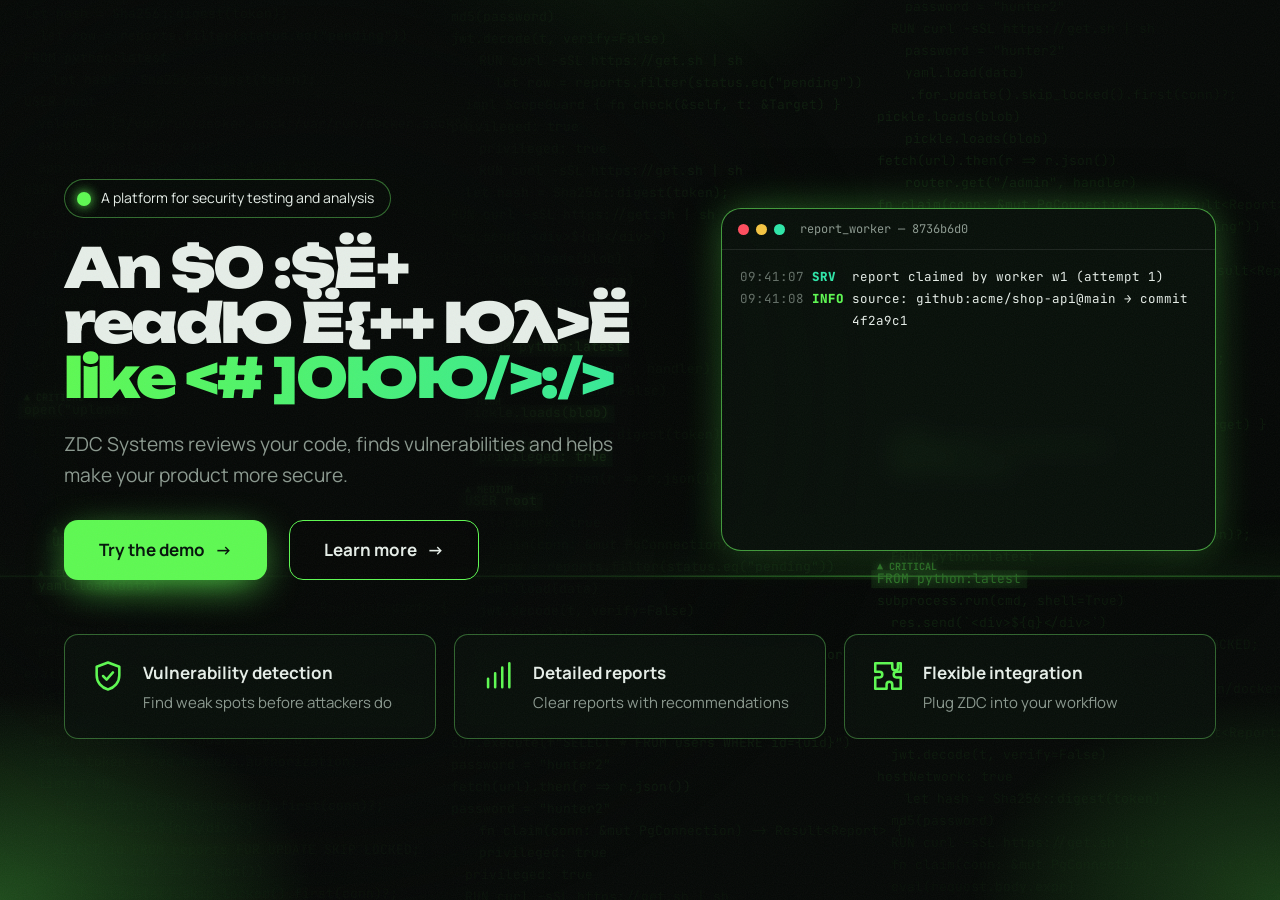
==== commit 19c171e7: "Версия в адресах style.css/i18n.js/app.js: сброс кэша браузера после выкладки Co-Authored-By: Claude" ====
--- a/index.html
+++ b/index.html
@@ -15,7 +15,7 @@
   <link rel="preconnect" href="https://fonts.googleapis.com" />
   <link rel="preconnect" href="https://fonts.gstatic.com" crossorigin />
   <link href="https://fonts.googleapis.com/css2?family=JetBrains+Mono:wght@400;600;800&family=Manrope:wght@400;500;700;800&family=Unbounded:wght@500;700;900&display=swap" rel="stylesheet" />
-  <link rel="stylesheet" href="style.css" />
+  <link rel="stylesheet" href="style.css?v=20261102" />
   <script>
     // Тема до первой отрисовки — без вспышки.
     try {
@@ -433,7 +433,7 @@
 
   <div class="lightbox" id="lightbox" hidden><button class="lb-close" aria-label="close">×</button><img alt="" /><p></p></div>
   <div class="toast" id="toast" role="status"></div>
-  <script src="i18n.js"></script>
-  <script src="app.js"></script>
+  <script src="i18n.js?v=20261102"></script>
+  <script src="app.js?v=20261102"></script>
 </body>
 </html>
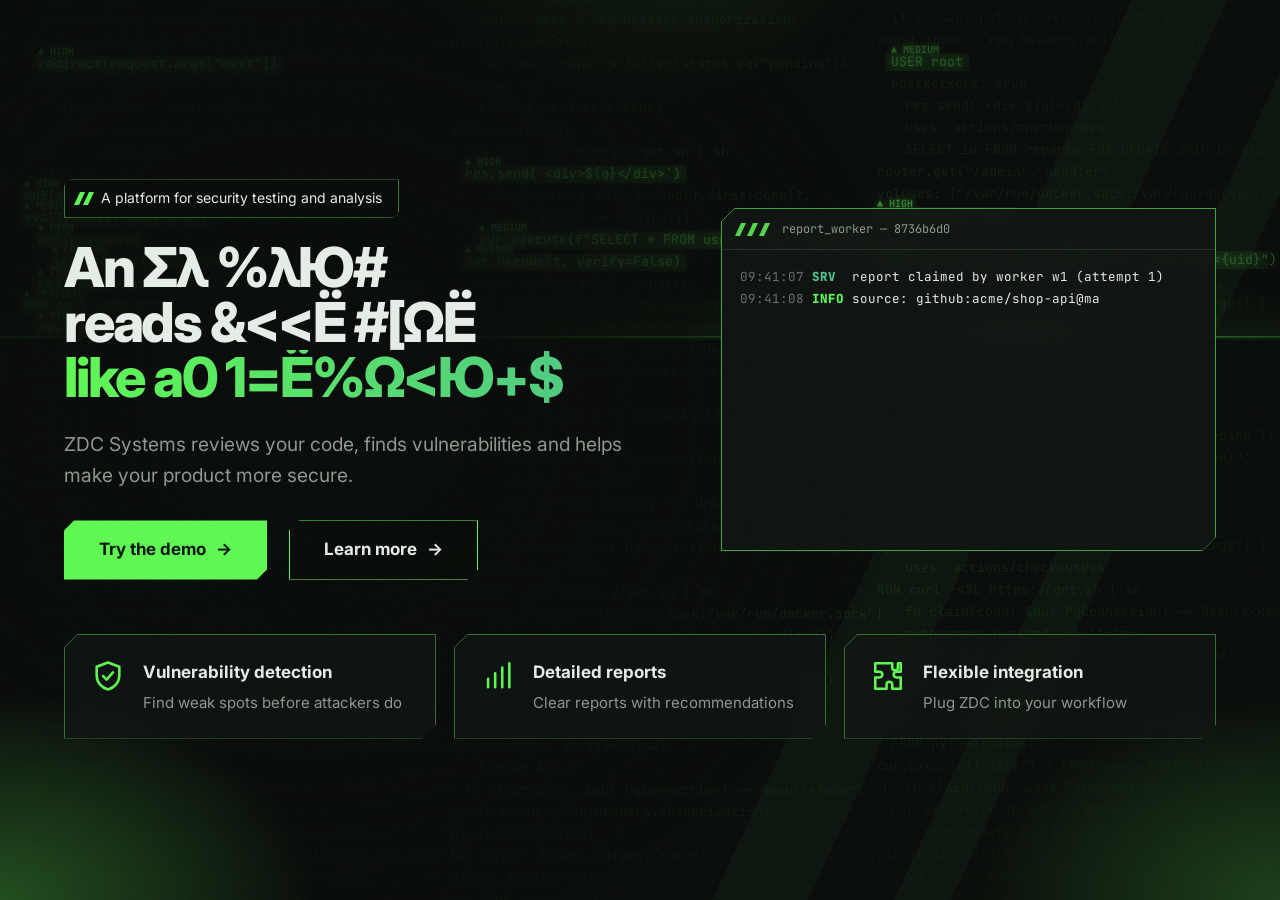
==== commit 5027f50c: "Фирменный стиль дашборда и логотипа: скошенные углы, штрихи, Inter - панели, карточки, кнопки и метк" ====
--- a/index.html
+++ b/index.html
@@ -14,8 +14,8 @@
   <link rel="icon" href="assets/favicon.svg" type="image/svg+xml" />
   <link rel="preconnect" href="https://fonts.googleapis.com" />
   <link rel="preconnect" href="https://fonts.gstatic.com" crossorigin />
-  <link href="https://fonts.googleapis.com/css2?family=JetBrains+Mono:wght@400;600;800&family=Manrope:wght@400;500;700;800&family=Unbounded:wght@500;700;900&display=swap" rel="stylesheet" />
-  <link rel="stylesheet" href="style.css?v=20261102" />
+  <link href="https://fonts.googleapis.com/css2?family=Inter:wght@400;500;600;700;800;900&family=JetBrains+Mono:wght@400;600;800&display=swap" rel="stylesheet" />
+  <link rel="stylesheet" href="style.css?v=20261104" />
   <script>
     // Тема до первой отрисовки — без вспышки.
     try {
--- a/style.css
+++ b/style.css
@@ -709,3 +709,134 @@
 main > .ticker:first-child { margin-top: 84px; }
 @media (max-width: 640px) { main > .ticker:first-child { margin-top: 68px; } }
 main > .ticker:first-child + .section { padding-top: clamp(36px, 4vw, 56px); }
+
+/* ============================================================
+   Фирменный стиль ZDC: как в дашборде и логотипе — угловатые формы со
+   скошенными углами (срезаны левый верхний и правый нижний, как --chamfer
+   у кнопок дашборда), штрихи логотипа, палитра и шрифты дашборда (Inter +
+   JetBrains Mono). Слой идёт последним и перекрывает скругления выше.
+   ============================================================ */
+:root {
+  /* Палитра тёмной темы dashboard/src/index.css */
+  --bg: #070a08;
+  --bg2: #0e1310;
+  --panel: rgba(255, 255, 255, .03);
+  --panel2: #151c17;
+  --line: #223027;
+  --c2: #4cc38a;
+  --crit: #f2555a;
+  --high: #f5884f;
+  --med: #e9b93a;
+  --low: #6aa0f0;
+  --glass: rgba(7, 10, 8, .78);
+  --r: 0px;
+  --display: "Inter", system-ui, sans-serif;
+  /* Срезы углов: крупные панели, кнопки, мелкие метки */
+  --cut-l: 14px;
+  --cut-m: 10px;
+  --cut-s: 6px;
+  --ch-l: polygon(var(--cut-l) 0, 100% 0, 100% calc(100% - var(--cut-l)), calc(100% - var(--cut-l)) 100%, 0 100%, 0 var(--cut-l));
+  --ch-m: polygon(var(--cut-m) 0, 100% 0, 100% calc(100% - var(--cut-m)), calc(100% - var(--cut-m)) 100%, 0 100%, 0 var(--cut-m));
+  --ch-s: polygon(var(--cut-s) 0, 100% 0, 100% calc(100% - var(--cut-s)), calc(100% - var(--cut-s)) 100%, 0 100%, 0 var(--cut-s));
+  /* Два наклонных штриха логотипа */
+  --slashes: linear-gradient(var(--c1), var(--c1)) 0 0 / 5px 100% no-repeat, linear-gradient(var(--c1), var(--c1)) 9px 0 / 5px 100% no-repeat;
+}
+:root[data-theme='light'] {
+  --bg2: #ffffff;
+  --panel: rgba(255, 255, 255, .8);
+  --panel2: #edf2ee;
+  --line: #dbe3dd;
+  --fg: #111713;
+  --mut: #5b6760;
+  --c2: #1d7f4e;
+  --crit: #b42318;
+  --high: #e2622b;
+  --med: #d79b00;
+  --low: #3f7fd9;
+  --glass: rgba(243, 246, 244, .85);
+}
+body { font-family: "Inter", system-ui, sans-serif; }
+.node text { font-family: "Inter", sans-serif; }
+h1 { font-weight: 800; letter-spacing: -.04em; }
+h2 { font-weight: 800; letter-spacing: -.03em; }
+
+/* Крупные панели — срез 14px */
+.term, .editor, .findings, .card, .pipe-wrap, .stage, .browser, .f-front, .f-back, .plan li, .contact,
+.notice, .dl, .ev-card, .ev-shot, .cloud-feats li, .intro-feats li, .lightbox img {
+  border-radius: 0; clip-path: var(--ch-l);
+}
+/* Кнопки, плашки, вложенные блоки — 10px */
+.btn, .btn.big, .intro-cta .btn, .fd, .card-art, .facts div, .seal, .box, .steps li, .code, .toast,
+.art-pentest .cage, .guide li::before, .ev-shot.mobile, .phone-shot img {
+  border-radius: 0; clip-path: var(--ch-m);
+}
+/* Мелкие метки, чипы, переключатели — 6px */
+.btn.small, .links a, .lang, .lang button, .gh, .eyebrow, .sources span, .card .tag, .url, .code-copy,
+.switch, .switch button, .tabs button, .hist-filter button, .pchip, .hero-ann, .hero-ann b, .soon-tag,
+.intro-badge, .ev-card li i, .ev-shot span, .theme-btn, .lb-close, .art-deploy i, .art-pentest .target,
+.redacted, .fence span {
+  border-radius: 0; clip-path: var(--ch-s);
+}
+/* Без среза, но и без скруглений: полосы, рамки с выносками наружу */
+.bar, .hp, .rail, .rail i, .lasers i, .art-code span, .art-pentest .shot, .fence, .note, .cloud-note,
+.scroll-hint span { border-radius: 0; }
+.scroll-hint { border-radius: 0; clip-path: var(--ch-s); }
+/* Тени снаружи срезанной формы не видны — свечение рисуем внутренним контуром */
+.btn.primary { box-shadow: none; }
+.term { box-shadow: inset 0 0 0 1px color-mix(in srgb, var(--c1) 22%, transparent); }
+:root:not([data-theme='light']) .btn.primary:hover { filter: drop-shadow(0 0 10px color-mix(in srgb, var(--c1) 45%, transparent)); }
+.contact, .notice, .dl { box-shadow: none; }
+
+/* Штрихи логотипа вместо «светофора» в окнах и точки в плашках */
+.term-bar i, .b-bar i { width: 5px; height: 13px; border-radius: 0; background: var(--c1); transform: skewX(-25deg); opacity: .85; }
+.term-bar i:nth-child(2), .term-bar i:nth-child(3), .b-bar i:nth-child(2), .b-bar i:nth-child(3) { background: var(--c1); }
+.b-bar i:nth-child(n+2) { margin-left: -2px; }
+.intro-badge .dot { width: 14px; height: 13px; border-radius: 0; background: var(--slashes); box-shadow: none; transform: skewX(-25deg); }
+.pulse { border-radius: 0; width: 7px; height: 11px; transform: skewX(-25deg); background: var(--c1); animation: none; box-shadow: none; }
+.kicker { display: flex; align-items: center; gap: 12px; }
+.kicker::before { content: ""; flex: none; width: 14px; height: 12px; background: var(--slashes); transform: skewX(-25deg); }
+
+/* Центр орбиты нейросетей — восьмиугольник, точки ленты — ромбы */
+.core { border-radius: 0; clip-path: polygon(29% 0, 71% 0, 100% 29%, 100% 71%, 71% 100%, 29% 100%, 0 71%, 0 29%); }
+.ev-dot { border-radius: 0; transform: rotate(45deg); }
+
+/* Крупные штрихи логотипа на фоне справа */
+body::after {
+  content: ""; position: fixed; z-index: 0; pointer-events: none; right: -6vw; top: 0; bottom: 0; width: 34vw;
+  background:
+    linear-gradient(var(--c1), var(--c1)) 0 0 / 22% 100% no-repeat,
+    linear-gradient(var(--c1), var(--c1)) 48% 0 / 13% 100% no-repeat;
+  transform: skewX(-25deg); opacity: .035;
+}
+:root[data-theme='light'] body::after { opacity: .05; }
+@media (max-width: 700px) { body::after { width: 60vw; right: -20vw; } }
+/* Узлы схемы конвейера (SVG) */
+.node rect { rx: 0; ry: 0; clip-path: var(--ch-m); }
+/* Диагональ рамки на срезанных углах: clip-path срезает и рамку, поэтому её
+   дорисовывает фоновый градиент ровно по линии среза (в координатах padding-box). */
+.term, .editor, .findings, .card, .pipe-wrap, .browser, .plan li, .ev-card, .cloud-feats li, .intro-feats li {
+  --edge-k: var(--cut-l);
+}
+.btn.ghost, .btn.outline, .facts div, .box, .code, .seal, .steps li {
+  --edge-k: var(--cut-m);
+}
+.eyebrow, .intro-badge, .lang, .switch, .tabs button, .hist-filter button, .sources span, .code-copy, .pchip, .theme-btn {
+  --edge-k: var(--cut-s);
+}
+.term, .editor, .findings, .card, .pipe-wrap, .browser, .plan li, .ev-card, .cloud-feats li, .intro-feats li,
+.btn.ghost, .btn.outline, .facts div, .box, .code, .seal, .steps li,
+.eyebrow, .intro-badge, .lang, .switch, .tabs button, .hist-filter button, .sources span, .code-copy, .pchip, .theme-btn {
+  --edge-w: 1px;
+  --edge-d: calc((var(--edge-k) - 2 * var(--edge-w)) * .7071);
+  background-image:
+    linear-gradient(135deg, transparent calc(var(--edge-d) - var(--edge-w)), var(--edge-c, var(--line)) 0 calc(var(--edge-d) + .4px), transparent 0),
+    linear-gradient(315deg, transparent calc(var(--edge-d) - var(--edge-w)), var(--edge-c, var(--line)) 0 calc(var(--edge-d) + .4px), transparent 0);
+}
+.intro-feats li { --edge-c: color-mix(in srgb, var(--c1) 30%, var(--line)); }
+.intro-feats li:hover { --edge-c: var(--c1); }
+.intro .term { --edge-c: color-mix(in srgb, var(--c1) 55%, var(--line)); }
+.intro-badge { --edge-c: color-mix(in srgb, var(--c1) 35%, var(--line)); }
+.btn.outline { --edge-c: var(--c1); --edge-w: 1.5px; }
+.btn.ghost:hover { --edge-c: var(--c1); }
+.card:hover { --edge-c: color-mix(in srgb, var(--accent) 50%, transparent); }
+.seal { --edge-c: color-mix(in srgb, var(--c2) 50%, transparent); }
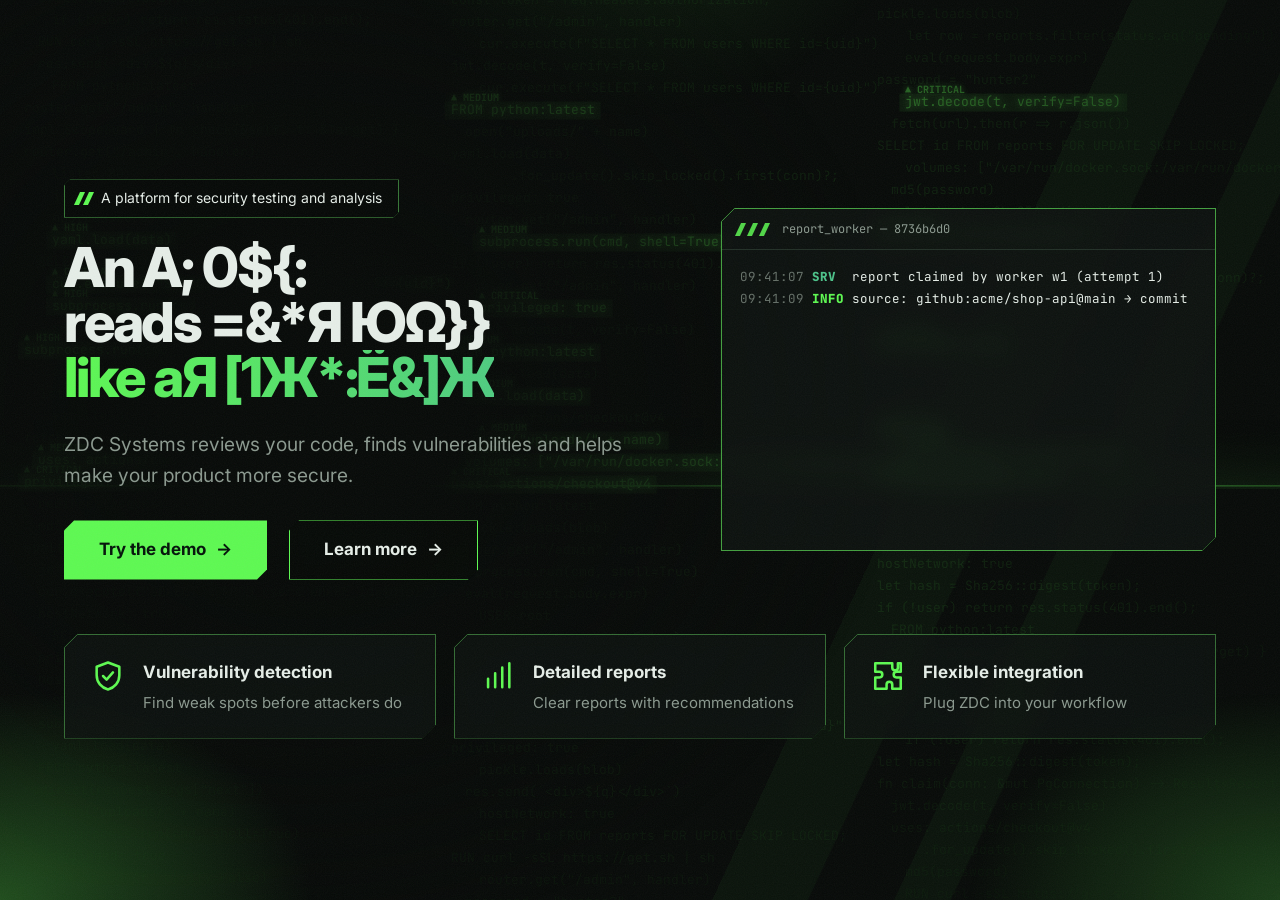
==== commit ecba3e7b: "Хроника: 2, 3, 6 и 7 ноября; «Три недели» в заголовке Новые даты на ru/en/uz: облачные воркеры, репо" ====
--- a/index.html
+++ b/index.html
@@ -433,7 +433,7 @@
 
   <div class="lightbox" id="lightbox" hidden><button class="lb-close" aria-label="close">×</button><img alt="" /><p></p></div>
   <div class="toast" id="toast" role="status"></div>
-  <script src="i18n.js?v=20261102"></script>
-  <script src="app.js?v=20261102"></script>
+  <script src="i18n.js?v=20261107"></script>
+  <script src="app.js?v=20261107"></script>
 </body>
 </html>
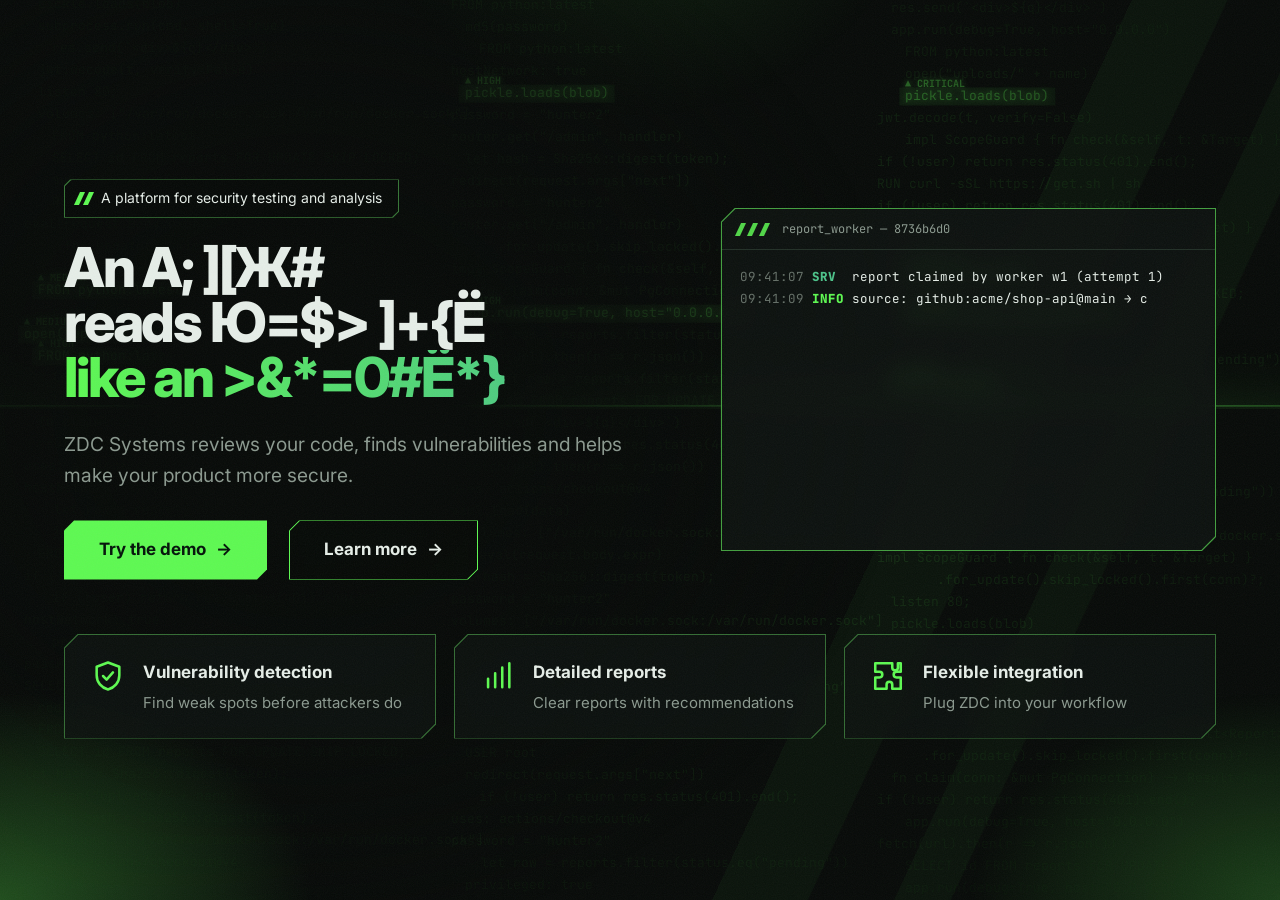
==== commit 02f1a7df: "Рамка на срезанных углах: псевдоэлемент вместо фонового градиента Диагональ рамки рисовал фоновый гр" ====
--- a/index.html
+++ b/index.html
@@ -15,7 +15,7 @@
   <link rel="preconnect" href="https://fonts.googleapis.com" />
   <link rel="preconnect" href="https://fonts.gstatic.com" crossorigin />
   <link href="https://fonts.googleapis.com/css2?family=Inter:wght@400;500;600;700;800;900&family=JetBrains+Mono:wght@400;600;800&display=swap" rel="stylesheet" />
-  <link rel="stylesheet" href="style.css?v=20261104" />
+  <link rel="stylesheet" href="style.css?v=20261107" />
   <script>
     // Тема до первой отрисовки — без вспышки.
     try {
@@ -306,7 +306,7 @@
               <div class="progress"><i id="shot-progress"></i></div>
             </div>
           </div>
-          <figure class="phone-shot"><img id="phone" alt="" width="560" height="1212" loading="lazy" /><figcaption>390 × 844</figcaption></figure>
+          <figure class="phone-shot"><span class="phone-frame"><img id="phone" alt="" width="560" height="1212" loading="lazy" /></span><figcaption>390 × 844</figcaption></figure>
         </div>
       </div>
     </section>
--- a/style.css
+++ b/style.css
@@ -763,19 +763,19 @@
 /* Крупные панели — срез 14px */
 .term, .editor, .findings, .card, .pipe-wrap, .stage, .browser, .f-front, .f-back, .plan li, .contact,
 .notice, .dl, .ev-card, .ev-shot, .cloud-feats li, .intro-feats li, .lightbox img {
-  border-radius: 0; clip-path: var(--ch-l);
+  border-radius: 0; clip-path: var(--ch-l); --edge-k: var(--cut-l);
 }
 /* Кнопки, плашки, вложенные блоки — 10px */
 .btn, .btn.big, .intro-cta .btn, .fd, .card-art, .facts div, .seal, .box, .steps li, .code, .toast,
 .art-pentest .cage, .guide li::before, .ev-shot.mobile, .phone-shot img {
-  border-radius: 0; clip-path: var(--ch-m);
+  border-radius: 0; clip-path: var(--ch-m); --edge-k: var(--cut-m);
 }
 /* Мелкие метки, чипы, переключатели — 6px */
 .btn.small, .links a, .lang, .lang button, .gh, .eyebrow, .sources span, .card .tag, .url, .code-copy,
 .switch, .switch button, .tabs button, .hist-filter button, .pchip, .hero-ann, .hero-ann b, .soon-tag,
 .intro-badge, .ev-card li i, .ev-shot span, .theme-btn, .lb-close, .art-deploy i, .art-pentest .target,
 .redacted, .fence span {
-  border-radius: 0; clip-path: var(--ch-s);
+  border-radius: 0; clip-path: var(--ch-s); --edge-k: var(--cut-s);
 }
 /* Без среза, но и без скруглений: полосы, рамки с выносками наружу */
 .bar, .hp, .rail, .rail i, .lasers i, .art-code span, .art-pentest .shot, .fence, .note, .cloud-note,
@@ -812,31 +812,43 @@
 @media (max-width: 700px) { body::after { width: 60vw; right: -20vw; } }
 /* Узлы схемы конвейера (SVG) */
 .node rect { rx: 0; ry: 0; clip-path: var(--ch-m); }
-/* Диагональ рамки на срезанных углах: clip-path срезает и рамку, поэтому её
-   дорисовывает фоновый градиент ровно по линии среза (в координатах padding-box). */
-.term, .editor, .findings, .card, .pipe-wrap, .browser, .plan li, .ev-card, .cloud-feats li, .intro-feats li {
-  --edge-k: var(--cut-l);
-}
-.btn.ghost, .btn.outline, .facts div, .box, .code, .seal, .steps li {
-  --edge-k: var(--cut-m);
-}
-.eyebrow, .intro-badge, .lang, .switch, .tabs button, .hist-filter button, .sources span, .code-copy, .pchip, .theme-btn {
-  --edge-k: var(--cut-s);
-}
+/* Диагональ рамки на срезанных углах. clip-path срезает и рамку, поэтому на
+   срезе её дорисовывает псевдоэлемент поверх содержимого: его собственная
+   рамка толщиной T = срез + рамка·√2 (border-style/color — inherit, т. е. ровно
+   цвет и стиль рамки элемента в любом состоянии: наведение, .on, тема) обрезана
+   до двух угловых треугольников, а срез самого элемента оставляет от них полосу
+   шириной в рамку. Срез --edge-k задан там же, где clip-path (см. выше), поэтому
+   всегда совпадает с ним; толщина рамки --edge-w — 1px, иначе задаётся ниже.
+   Новый срезанный элемент с рамкой — добавить в список псевдоэлементов (и в
+   position: relative, если он static); у .f-front ::after занят — у него ::before.
+   Прежде диагональ рисовал фоновый градиент — он пропадал под картинками и при
+   `background:` в других правилах; его место занимает background-image: none. */
 .term, .editor, .findings, .card, .pipe-wrap, .browser, .plan li, .ev-card, .cloud-feats li, .intro-feats li,
 .btn.ghost, .btn.outline, .facts div, .box, .code, .seal, .steps li,
 .eyebrow, .intro-badge, .lang, .switch, .tabs button, .hist-filter button, .sources span, .code-copy, .pchip, .theme-btn {
-  --edge-w: 1px;
-  --edge-d: calc((var(--edge-k) - 2 * var(--edge-w)) * .7071);
-  background-image:
-    linear-gradient(135deg, transparent calc(var(--edge-d) - var(--edge-w)), var(--edge-c, var(--line)) 0 calc(var(--edge-d) + .4px), transparent 0),
-    linear-gradient(315deg, transparent calc(var(--edge-d) - var(--edge-w)), var(--edge-c, var(--line)) 0 calc(var(--edge-d) + .4px), transparent 0);
-}
-.intro-feats li { --edge-c: color-mix(in srgb, var(--c1) 30%, var(--line)); }
-.intro-feats li:hover { --edge-c: var(--c1); }
-.intro .term { --edge-c: color-mix(in srgb, var(--c1) 55%, var(--line)); }
-.intro-badge { --edge-c: color-mix(in srgb, var(--c1) 35%, var(--line)); }
-.btn.outline { --edge-c: var(--c1); --edge-w: 1.5px; }
-.btn.ghost:hover { --edge-c: var(--c1); }
-.card:hover { --edge-c: color-mix(in srgb, var(--accent) 50%, transparent); }
-.seal { --edge-c: color-mix(in srgb, var(--c2) 50%, transparent); }
+  background-image: none;
+}
+.findings, .browser, .editor, .term, .ev-card, .dl, .cloud-feats li, .intro-feats li, .facts div, .steps li,
+.lang, .switch, .tabs button, .hist-filter button, .sources span, .theme-btn, .eyebrow, .intro-badge,
+.ev-card li i, .art-deploy i { position: relative; }
+.term::after, .editor::after, .findings::after, .card::after, .pipe-wrap::after, .stage::after, .browser::after,
+.f-front::before, .f-back::after, .plan li::after, .contact::after, .notice::after, .dl::after, .ev-card::after,
+.ev-shot::after, .cloud-feats li::after, .intro-feats li::after,
+.btn.ghost::after, .btn.outline::after, .box::after, .code::after, .seal::after, .steps li::after, .facts div::after,
+.art-pentest .cage::after,
+.lang::after, .switch::after, .tabs button::after, .hist-filter button::after, .sources span::after, .code-copy::after,
+.pchip::after, .theme-btn::after, .eyebrow::after, .intro-badge::after, .lb-close::after, .ev-card li i::after,
+.art-deploy i::after {
+  --t: calc(var(--edge-k) + var(--edge-w, 1px) * 1.4142 + .3px);
+  content: ""; position: absolute; inset: calc(-1 * var(--edge-w, 1px)); z-index: 2; pointer-events: none;
+  box-sizing: border-box; background: none; border-width: var(--t);
+  border-style: inherit; border-color: inherit; transition: inherit;
+  clip-path: polygon(0 0, var(--t) 0, 0 var(--t), 0 0, 100% 100%, 100% calc(100% - var(--t)), calc(100% - var(--t)) 100%, 100% 100%);
+}
+.btn.outline { --edge-w: 1.5px; }
+.art-pentest .cage { --edge-w: 2px; }
+/* Телефон: рамка 6px — отступ обёртки (у img нет псевдоэлементов), а срез самой
+   картинки меньше на 6·(2 − √2), чтобы рамка и на диагонали была 6px. */
+.phone-frame { display: block; padding: 6px; background: var(--bg2); clip-path: var(--ch-m); cursor: zoom-in; }
+.phone-shot img { display: block; border: 0; outline: 0; box-shadow: none;
+  clip-path: polygon(calc(var(--cut-m) - 3.515px) 0, 100% 0, 100% calc(100% - var(--cut-m) + 3.515px), calc(100% - var(--cut-m) + 3.515px) 100%, 0 100%, 0 calc(var(--cut-m) - 3.515px)); }
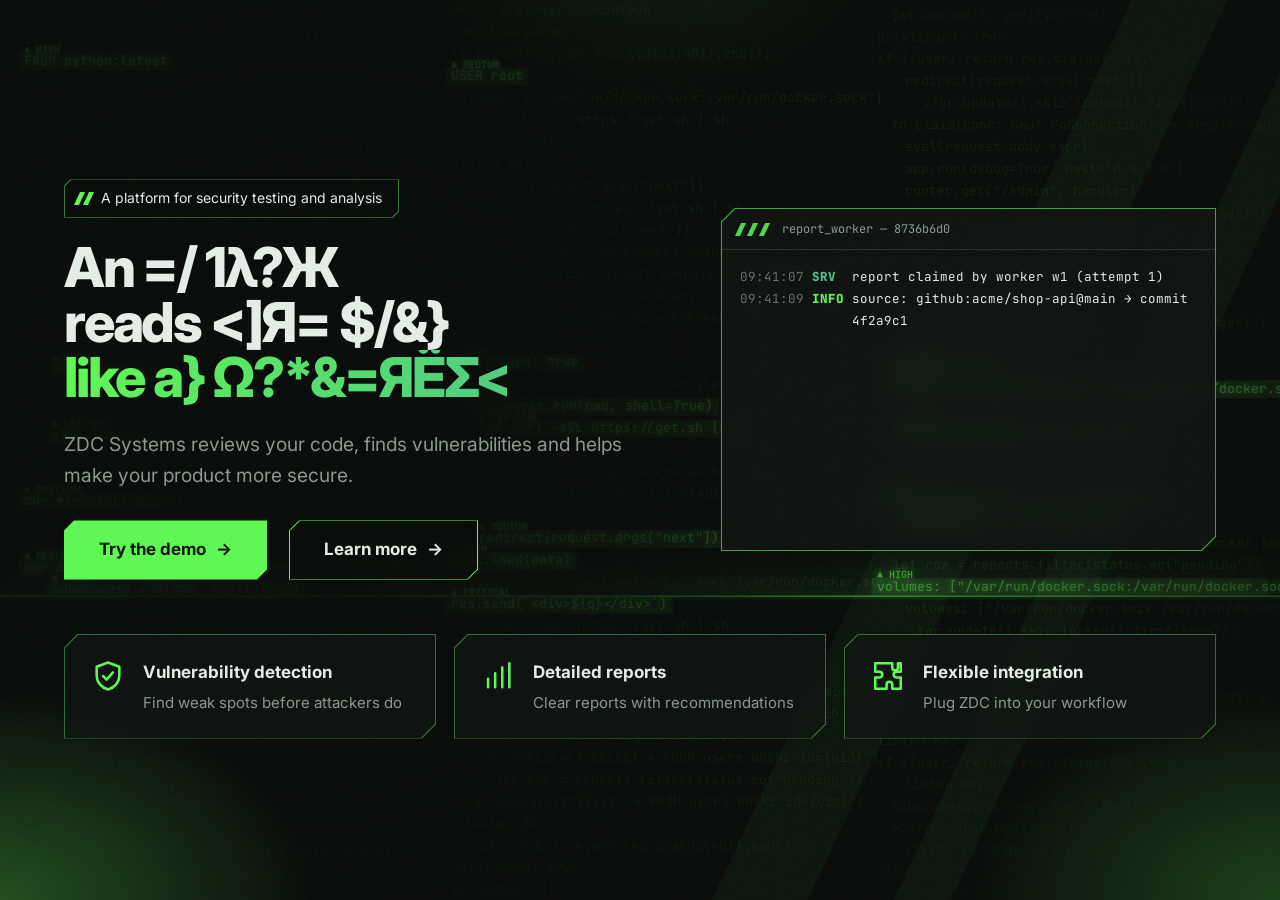
==== commit ff9ef6d9: "semgrep → opengrep в демо-скане, режимах, конвейере и журнале Вне хроники (там — история) лендинг бо" ====
--- a/index.html
+++ b/index.html
@@ -110,7 +110,7 @@
       <div class="head">
         <p class="kicker">01 / <span data-i18n="scan.kicker">попробуйте</span></p>
         <h2 data-i18n="scan.title">Найдите пять уязвимостей за пять секунд</h2>
-        <p class="sub" data-i18n="scan.sub">Небольшое Flask-приложение. Нажмите «Сканировать» — gitleaks, semgrep, правила развёртки и нейросеть пройдут по коду, а секрет будет вычищен до того, как строка уйдёт модели.</p>
+        <p class="sub" data-i18n="scan.sub">Небольшое Flask-приложение. Нажмите «Сканировать» — gitleaks, opengrep, правила развёртки и нейросеть пройдут по коду, а секрет будет вычищен до того, как строка уйдёт модели.</p>
       </div>
 
       <div class="lab">
@@ -134,7 +134,7 @@
             <li class="placeholder" data-i18n="scan.idle">Пока тихо. Подозрительно тихо…</li>
           </ul>
           <div class="sources">
-            <span>gitleaks</span><span>semgrep</span><span>deploy_rules</span><span>llm_review</span><span>redact</span>
+            <span>gitleaks</span><span>opengrep</span><span>deploy_rules</span><span>llm_review</span><span>redact</span>
           </div>
         </aside>
       </div>
@@ -153,7 +153,7 @@
           </div>
           <code class="tag">code_review</code>
           <h3 data-i18n="modes.code.t">Ревью кода</h3>
-          <p data-i18n="modes.code.p">Нейросеть сама выбирает файлы, читает проект частями с картой всех файлов — и не путает «нет аутентификации» с middleware в соседнем модуле. Плюс gitleaks, semgrep, cargo-audit.</p>
+          <p data-i18n="modes.code.p">Нейросеть сама выбирает файлы, читает проект частями с картой всех файлов — и не путает «нет аутентификации» с middleware в соседнем модуле. Плюс gitleaks, opengrep, cargo-audit.</p>
           <ul><li>SQLi · RCE · IDOR</li><li data-i18n="modes.code.l2">секреты в истории</li><li data-i18n="modes.code.l3">уязвимые зависимости</li></ul>
         </article>
         <article class="card tilt" style="--hue: 160">
@@ -216,7 +216,7 @@
             <g class="node" data-node="srv" transform="translate(260 140)"><rect width="140" height="100" rx="18"/><text x="70" y="44" class="ic">⇅</text><text x="70" y="74" data-i18n="pipe.n.srv">Сервер</text></g>
             <g class="node" data-node="wrk" transform="translate(500 140)"><rect width="140" height="100" rx="18"/><text x="70" y="44" class="ic">⚙</text><text x="70" y="74" data-i18n="pipe.n.wrk">Воркер</text></g>
             <g class="node small" data-node="scan" transform="translate(740 40)"><rect width="120" height="80" rx="16"/><text x="60" y="48">gitleaks</text></g>
-            <g class="node small" data-node="scan" transform="translate(740 150)"><rect width="120" height="80" rx="16"/><text x="60" y="48">semgrep…</text></g>
+            <g class="node small" data-node="scan" transform="translate(740 150)"><rect width="120" height="80" rx="16"/><text x="60" y="48">opengrep…</text></g>
             <g class="node small" data-node="llm" transform="translate(740 260)"><rect width="120" height="80" rx="16"/><text x="60" y="48">LLM</text></g>
             <g class="node" data-node="redact" transform="translate(960 140)"><rect width="120" height="100" rx="18"/><text x="60" y="44" class="ic">▒</text><text x="60" y="74">redact</text></g>
             <g class="node end" data-node="report" transform="translate(1110 150)"><rect width="80" height="80" rx="40"/><text x="40" y="49">PDF</text></g>
